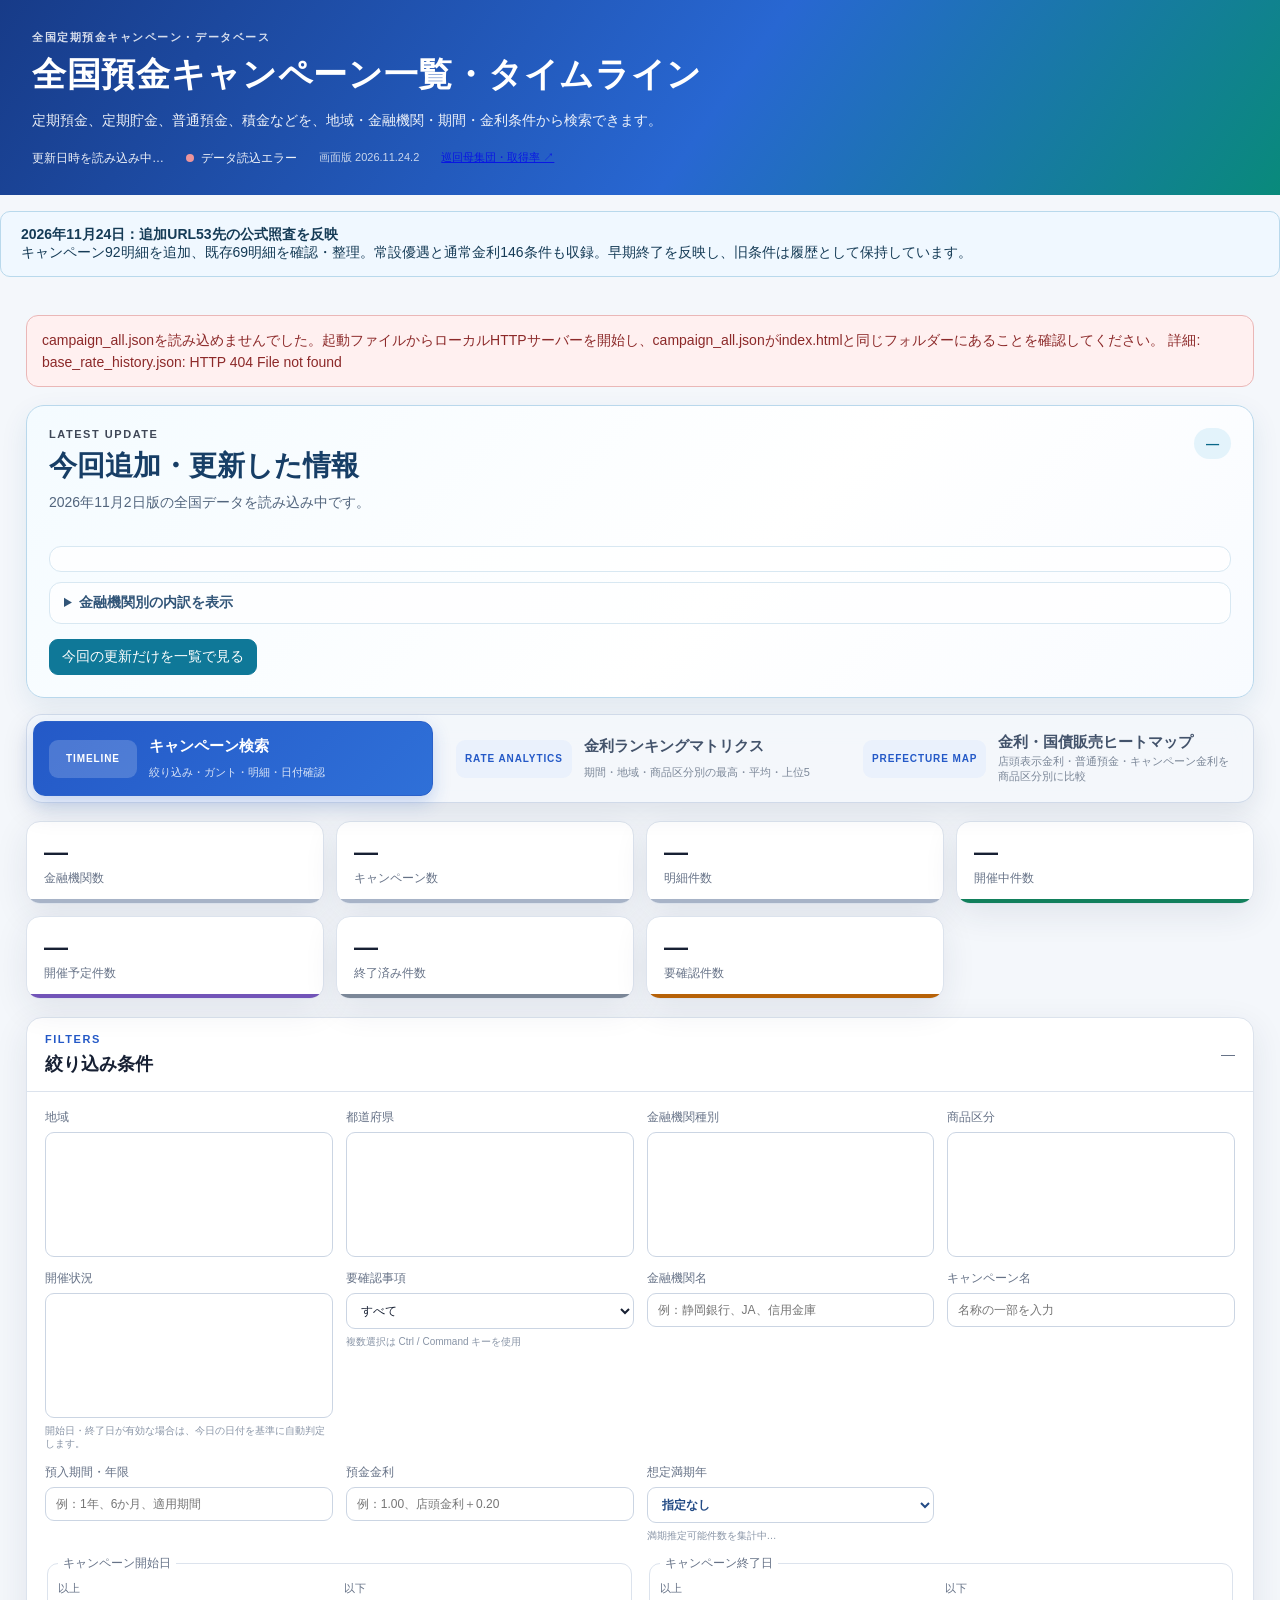
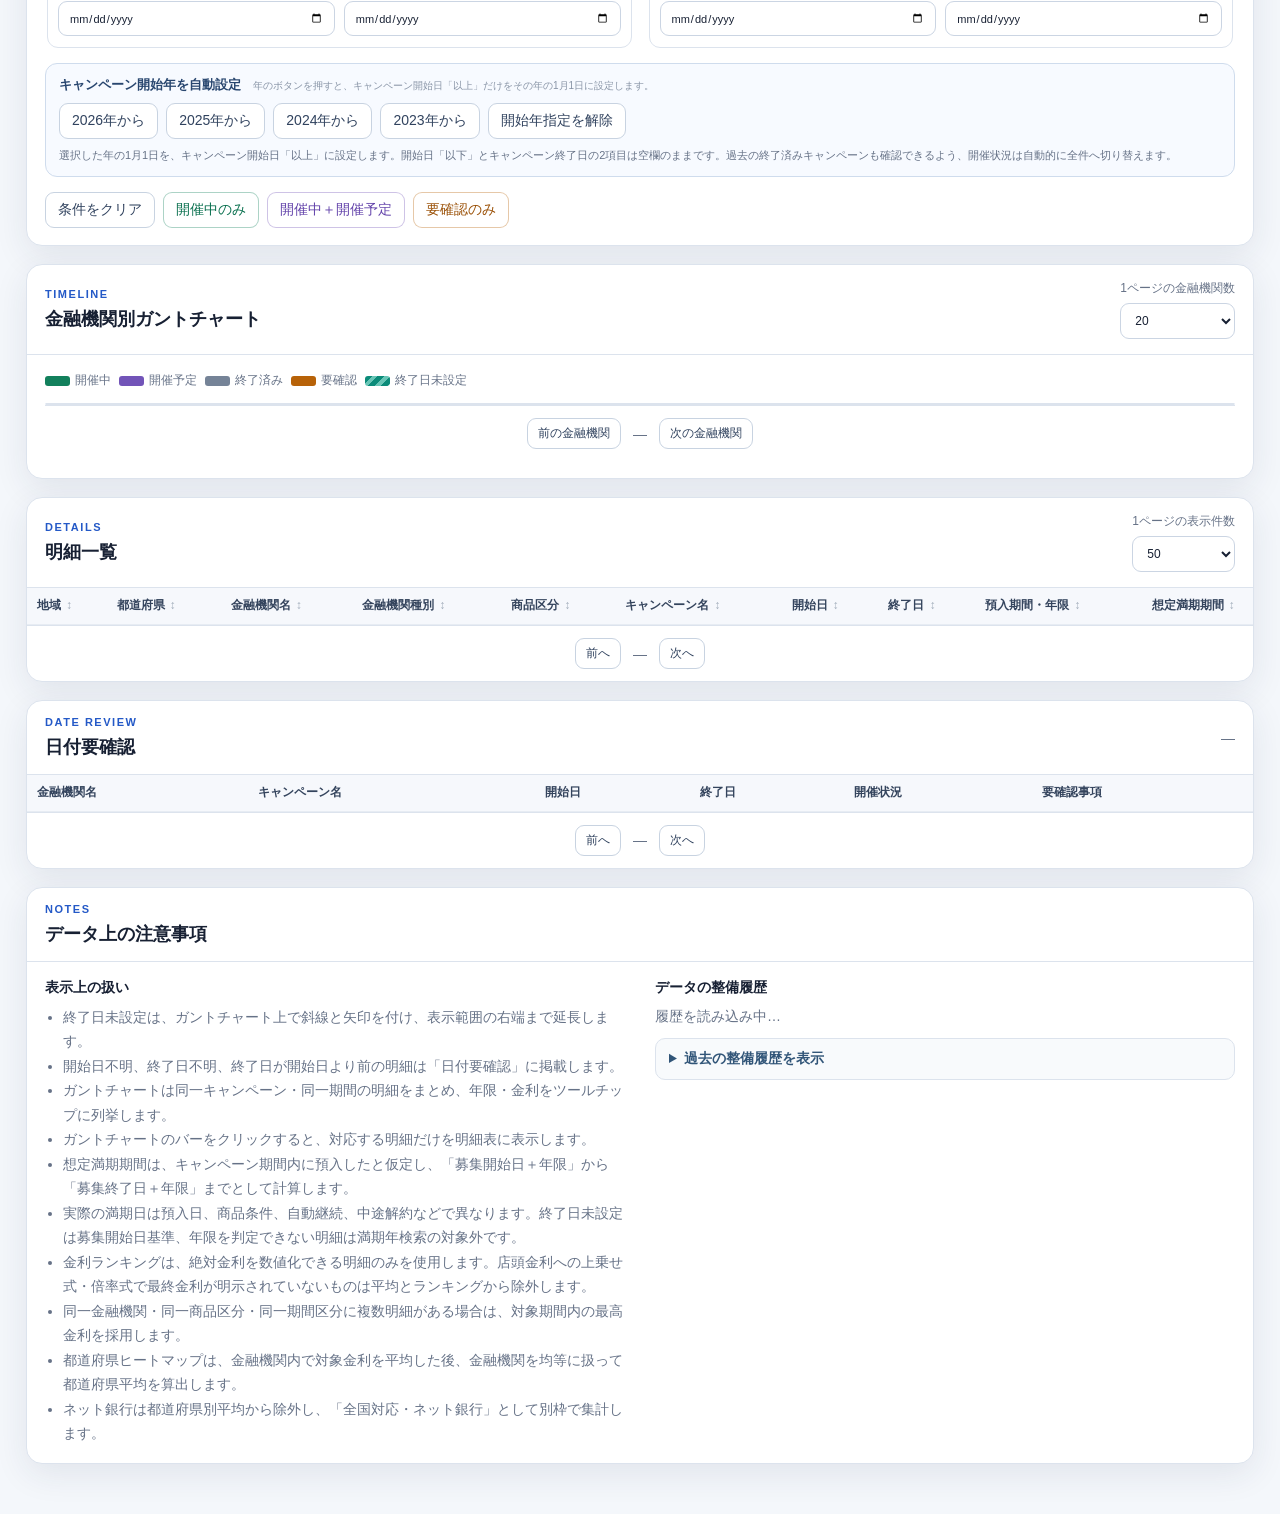
==== index.html @ afb7181c "Review campaigns for 53 newly registered institutions" ====
<!DOCTYPE html>

<html lang="ja">
<head>
<meta charset="utf-8"/>
<meta content="width=device-width, initial-scale=1, viewport-fit=cover" name="viewport"/>
<meta content="全国の預金キャンペーンを検索・比較できるガントチャート型データベース" name="description"/>
<meta content="no-cache, no-store, must-revalidate" http-equiv="Cache-Control"/>
<meta content="no-cache" http-equiv="Pragma"/>
<meta content="0" http-equiv="Expires"/>
<title>全国預金キャンペーン・データベース</title>
<link href="favicon_C_rate.svg?v=20260806-2" rel="icon" type="image/svg+xml"/>
<meta content="#0B7C93" name="theme-color"/>
<link href="styles.css?v=20261124-2" rel="stylesheet"/>
  <link rel="stylesheet" href="web_r1_bridge.css?v=20261025-20" data-r1-web-bridge="1">
<link rel="stylesheet" href="jgb_sales.css?v=20261121-2"/>
<link rel="stylesheet" href="institution_rate_matrix.css?v=20261121-8"/>
</head>
<body>
<header class="hero">
<div class="hero-inner">
<p class="eyebrow">全国定期預金キャンペーン・データベース</p>
<h1>全国預金キャンペーン一覧・タイムライン</h1>
<p class="hero-copy">定期預金、定期貯金、普通預金、積金などを、地域・金融機関・期間・金利条件から検索できます。</p>
<div class="hero-meta">
<span id="updatedAt">更新日時を読み込み中…</span>
<span class="status-dot" id="loadStatus">データ読込中</span>
<span class="app-version" id="appVersion">画面版 2026.11.24.2</span>
<a class="app-version" href="QUALITY_COVERAGE_DASHBOARD.html" target="_blank" rel="noopener">巡回母集団・取得率 ↗</a>
</div>
</div>
</header><section id="published-rate-update" style="max-width:1500px;margin:16px auto;padding:14px 20px;border:1px solid #b9d9ec;border-radius:10px;background:#f0f8ff;color:#153b56"><strong>2026年11月24日：追加URL53先の公式照査を反映</strong><br/>キャンペーン92明細を追加、既存69明細を確認・整理。常設優遇と通常金利146条件も収録。早期終了を反映し、旧条件は履歴として保持しています。</section>
<main aria-busy="true" class="container" id="app">
<section class="alert error hidden" id="errorPanel" role="alert"></section>
<section class="alert warning hidden" id="warningPanel" role="status"></section>
<section aria-labelledby="latestUpdateTitle" class="latest-update-panel" id="latestUpdatePanel">
<div class="latest-update-heading">
<div>
<p class="section-kicker">LATEST UPDATE</p>
<h2 id="latestUpdateTitle">今回追加・更新した情報</h2>
<p class="latest-update-lead" id="latestUpdateLead">2026年11月2日版の全国データを読み込み中です。</p>
</div>
<div class="latest-update-date" id="latestUpdateDate">—</div>
</div>
<div aria-label="今回の更新件数" class="latest-update-metrics" id="latestUpdateMetrics"></div>
<div class="latest-update-compact" id="latestUpdateCompact" aria-live="polite"></div>
<details class="latest-update-details" id="latestUpdateDetails">
<summary id="latestUpdateDetailsToggle">金融機関別の内訳を表示</summary>
<div class="latest-update-list" id="latestUpdateList"></div>
</details>
<div class="latest-update-actions">
<button class="btn latest-update-button" id="showLatestOnly" type="button">今回の更新だけを一覧で見る</button>
<button class="btn hidden" id="showAllData" type="button">全データの表示に戻す</button>
</div>
</section>
<section aria-label="表示モード切替" class="workspace-tabs-shell" id="workspaceTabsShell">
<div aria-label="表示モード" class="workspace-tabs" role="tablist">
<button aria-controls="timelineTabPanel" aria-selected="true" class="workspace-tab is-active" data-view="timeline" id="timelineTab" role="tab" tabindex="0" type="button">
<span class="workspace-tab-kicker">TIMELINE</span>
<span class="workspace-tab-title">キャンペーン検索</span>
<span class="workspace-tab-description">絞り込み・ガント・明細・日付確認</span>
</button>
<button aria-controls="analyticsTabPanel" aria-selected="false" class="workspace-tab" data-view="analytics" id="analyticsTab" role="tab" tabindex="-1" type="button">
<span class="workspace-tab-kicker">RATE ANALYTICS</span>
<span class="workspace-tab-title">金利ランキングマトリクス</span>
<span class="workspace-tab-description">期間・地域・商品区分別の最高・平均・上位5</span>
</button>
<button aria-controls="heatmapTabPanel" aria-selected="false" class="workspace-tab" data-view="heatmap" id="heatmapTab" role="tab" tabindex="-1" type="button">
<span class="workspace-tab-kicker">PREFECTURE MAP</span>
<span class="workspace-tab-title">金利・国債販売ヒートマップ</span>
<span class="workspace-tab-description">47都道府県の1年・3年・5年平均とネット銀行比較</span>
</button>
</div>
</section><div aria-labelledby="timelineTab" class="workspace-tab-panel" id="timelineTabPanel" role="tabpanel"><section aria-label="集計" class="stat-grid">
<article class="stat-card"><div class="stat-number" id="statInstitutions">—</div><div class="stat-label">金融機関数</div></article>
<article class="stat-card"><div class="stat-number" id="statCampaigns">—</div><div class="stat-label">キャンペーン数</div></article>
<article class="stat-card"><div class="stat-number" id="statRecords">—</div><div class="stat-label">明細件数</div></article>
<article class="stat-card active"><div class="stat-number" id="statActive">—</div><div class="stat-label">開催中件数</div></article>
<article class="stat-card scheduled"><div class="stat-number" id="statScheduled">—</div><div class="stat-label">開催予定件数</div></article>
<article class="stat-card ended"><div class="stat-number" id="statEnded">—</div><div class="stat-label">終了済み件数</div></article>
<article class="stat-card review"><div class="stat-number" id="statReview">—</div><div class="stat-label">要確認件数</div></article>
</section><section class="panel" id="filtersPanel">
<div class="panel-header">
<div>
<p class="section-kicker">FILTERS</p>
<h2>絞り込み条件</h2>
</div>
<div class="panel-header-actions">
<div class="muted" id="filterSummary">—</div>
<button aria-controls="filtersBody" aria-expanded="true" class="btn small mobile-panel-toggle" id="mobileFilterToggle" type="button">条件を閉じる</button>
</div>
</div>
<div class="panel-body" id="filtersBody">
<div class="filter-grid">
<label>地域
            <select aria-label="地域（複数選択可）" id="regionFilter" multiple="" size="5"></select>
</label>
<label>都道府県
            <select aria-label="都道府県（複数選択可）" id="prefectureFilter" multiple="" size="5"></select>
</label>
<label>金融機関種別
            <select aria-label="金融機関種別（複数選択可）" id="institutionTypeFilter" multiple="" size="5"></select>
</label>
<label>商品区分
            <select aria-label="商品区分（複数選択可）" id="productTypeFilter" multiple="" size="5"></select>
</label>
<label>開催状況
            <select aria-label="開催状況（複数選択可）" id="statusFilter" multiple="" size="5"></select>
<span class="field-help">開始日・終了日が有効な場合は、今日の日付を基準に自動判定します。</span>
</label>
<label>要確認事項
            <select id="reviewFilter">
<option value="all">すべて</option>
<option value="yes">要確認事項あり</option>
<option value="no">要確認事項なし</option>
</select>
<span class="field-help">複数選択は Ctrl / Command キーを使用</span>
</label>
<label>金融機関名
            <input id="institutionSearch" placeholder="例：静岡銀行、JA、信用金庫" type="search"/>
</label>
<label>キャンペーン名
            <input id="campaignSearch" placeholder="名称の一部を入力" type="search"/>
</label>
<label>預入期間・年限
            <input id="termSearch" placeholder="例：1年、6か月、適用期間" type="search"/>
</label>
<label>預金金利
            <input id="rateSearch" placeholder="例：1.00、店頭金利＋0.20" type="search"/>
</label>
<label class="maturity-filter">想定満期年
            <select id="maturityYearFilter">
<option value="">指定なし</option>
</select>
<span class="field-help" id="maturityCoverage">満期推定可能件数を集計中…</span>
</label>
<fieldset class="date-fieldset">
<legend>キャンペーン開始日</legend>
<label>以上<input id="startFrom" type="date"/></label>
<label>以下<input id="startTo" type="date"/></label>
</fieldset>
<fieldset class="date-fieldset">
<legend>キャンペーン終了日</legend>
<label>以上<input id="endFrom" type="date"/></label>
<label>以下<input id="endTo" type="date"/></label>
</fieldset>
</div>
<div aria-label="キャンペーン開始年のクイック設定" class="date-quick-panel">
<div class="date-quick-title">
<strong>キャンペーン開始年を自動設定</strong>
<span class="field-help" id="quickPeriodStatus">年のボタンを押すと、キャンペーン開始日「以上」だけをその年の1月1日に設定します。</span>
</div>
<div class="date-preset-buttons">
<button aria-pressed="false" class="btn date-preset" data-label="2026年から" data-year="2026" type="button">2026年から</button>
<button aria-pressed="false" class="btn date-preset" data-label="2025年から" data-year="2025" type="button">2025年から</button>
<button aria-pressed="false" class="btn date-preset" data-label="2024年から" data-year="2024" type="button">2024年から</button>
<button aria-pressed="false" class="btn date-preset" data-label="2023年から" data-year="2023" type="button">2023年から</button>
<button class="btn date-preset-clear" id="clearDatePreset" type="button">開始年指定を解除</button>
</div>
<p class="date-quick-help">選択した年の1月1日を、キャンペーン開始日「以上」に設定します。開始日「以下」とキャンペーン終了日の2項目は空欄のままです。過去の終了済みキャンペーンも確認できるよう、開催状況は自動的に全件へ切り替えます。</p>
</div>
<div class="quick-actions">
<button class="btn" id="clearFilters">条件をクリア</button>
<button class="btn active-btn" id="activeOnly">開催中のみ</button>
<button class="btn scheduled-btn" id="activeScheduled">開催中＋開催予定</button>
<button class="btn review-btn" id="reviewOnly">要確認のみ</button>
</div>
</div>
</section><section class="panel" id="ganttPanel">
<div class="panel-header">
<div>
<p class="section-kicker">TIMELINE</p>
<h2>金融機関別ガントチャート</h2>
</div>
<div class="toolbar">
<label>1ページの金融機関数
            <select id="ganttPageSize">
<option value="10">10</option>
<option selected="" value="20">20</option>
<option value="30">30</option>
</select>
</label>
</div>
</div>
<div class="panel-body">
<div aria-label="凡例" class="legend">
<span><i class="legend-bar status-active"></i>開催中</span>
<span><i class="legend-bar status-scheduled"></i>開催予定</span>
<span><i class="legend-bar status-ended"></i>終了済み</span>
<span><i class="legend-bar status-review"></i>要確認</span>
<span><i class="legend-bar open-ended"></i>終了日未設定</span>
</div>
<p class="muted" id="ganttInfo"></p>
<p class="mobile-scroll-hint">横にスワイプしても左端の金融機関名・キャンペーン名は固定表示されます。バーをタップすると対応する明細へ移動します。</p>
<div class="gantt-wrap" id="ganttWrap"><div class="gantt" id="gantt"></div></div>
<div class="pager">
<button class="btn small" id="ganttPrev">前の金融機関</button>
<span class="muted" id="ganttPageInfo">—</span>
<button class="btn small" id="ganttNext">次の金融機関</button>
</div>
</div>
</section><section class="panel institution-detail-panel hidden" id="institutionDetailPanel" aria-labelledby="institutionDetailTitle">
<div class="institution-detail-hero">
<div>
<p class="section-kicker">FINANCIAL INSTITUTION PROFILE</p>
<h2 id="institutionDetailTitle">金融機関の詳細</h2>
<p id="institutionDetailMeta" class="muted"></p>
</div>
<button class="btn institution-detail-close" id="institutionDetailClose" type="button">一覧へ戻る</button>
</div>
<div class="institution-detail-body">
<div class="institution-summary-grid" id="institutionSummaryGrid"></div>
<section class="institution-subpanel institution-nearby-panel">
<div class="institution-subpanel-heading">
<div><h3>同県・近隣のキャンペーン金利マトリクス</h3><p class="muted" id="institutionNearbyDescription">金融機関を行、預入年限を列にして、開催中キャンペーンの金利を比較します。</p></div>
<label class="institution-nearby-filter">金融機関の業態
<select id="institutionNearbyTypeFilter" aria-label="同県・近隣キャンペーンの金融機関業態">
<option value="">すべての業態</option>
</select>
</label>
</div>
<div class="institution-nearby-columns" id="institutionNearbyCampaigns"></div>
</section>
<section class="institution-subpanel institution-timeline-panel">
<div class="institution-subpanel-heading">
<div><h3>キャンペーン預金タイムライン</h3><p class="muted" id="institutionTimelineDescription">この金融機関のキャンペーン募集期間を時系列で表示します。横棒を選ぶと対応する明細へ移動します。</p></div>
</div>
<div class="legend institution-timeline-legend"><span><i class="legend-bar status-active"></i>開催中</span><span><i class="legend-bar status-scheduled"></i>開催予定</span><span><i class="legend-bar status-ended"></i>終了済み</span><span><i class="legend-bar status-review"></i>要確認</span><span><i class="legend-bar open-ended"></i>終了日未設定</span></div>
<div class="gantt-wrap institution-detail-gantt-wrap"><div class="gantt" id="institutionCampaignTimeline"></div></div>
</section>
<section class="institution-subpanel">
<div class="institution-subpanel-heading">
<div><h3>金利履歴とTIBOR比較</h3><p class="muted">預金金利を階段状に保持し、TIBORと金利差を日次・週次・改定時点で比較できます。</p></div>
<div class="institution-chart-controls">
<label>表示する金利<select id="institutionSeriesSelect"></select></label>
<label id="institutionTermControl" hidden>預入期間・年限<select id="institutionTermSelect"><option value="all">全年限（各時点の最高金利）</option></select></label>
<label>表示粒度<select id="institutionComparisonFrequency"><option value="weekly" selected>週次（週末営業日）</option><option value="daily">日次（公表営業日）</option><option value="event">改定・開始日</option></select></label>
<label>TIBOR期間<select id="institutionTiborTenor"><option value="one_month">1か月</option><option value="three_month">3か月</option><option value="six_month">6か月</option><option value="twelve_month">12か月</option></select></label>
</div>
</div>
<div class="institution-chart-legend"><span><i class="deposit-line"></i>預金金利</span><span><i class="tibor-line"></i>日本円TIBOR</span><span><i class="spread-dot"></i>金利差（預金金利－TIBOR）</span></div>
<div class="institution-rate-chart" id="institutionRateChart"></div>
<div class="institution-spread-summary" id="institutionSpreadSummary"></div>
<div class="institution-spread-details hidden" id="institutionSpreadDetails"></div>
<p class="institution-tibor-note" id="institutionTiborNote"></p>
</section>
<section class="institution-subpanel">
<div class="institution-subpanel-heading"><div><h3>キャンペーン・預金商品の明細</h3><p class="muted" id="institutionCampaignCount"></p></div></div>
<div class="table-scroll"><table class="data-table institution-detail-table"><thead><tr><th>状況</th><th>商品区分</th><th>商品・キャンペーン名</th><th>募集・適用期間</th><th>年限</th><th>金利</th><th>条件</th><th>公式資料</th></tr></thead><tbody id="institutionCampaignBody"></tbody></table></div>
</section>
<section class="institution-subpanel">
<div class="institution-subpanel-heading"><div><h3>普通預金・店頭金利の履歴</h3><p class="muted" id="institutionBaseRateCount"></p></div></div>
<div class="table-scroll"><table class="data-table institution-detail-table"><thead><tr><th>基準日</th><th>商品分類</th><th>商品名</th><th>年限</th><th>金利</th><th>金額・条件</th><th>比較区分</th><th>公式資料</th></tr></thead><tbody id="institutionBaseRateBody"></tbody></table></div>
</section>
</div>
</section><section class="panel" id="tablePanel">
<div class="panel-header">
<div>
<p class="section-kicker">DETAILS</p>
<h2>明細一覧</h2>
</div>
<div class="toolbar">
<div class="mobile-sort-controls" aria-label="スマートフォン用並べ替え">
<label>並べ替え
<select id="mobileSortKey">
<option value="campaign_start_date">開始日</option>
<option value="campaign_end_date">終了日</option>
<option value="institution_name">金融機関名</option>
<option value="interest_rate">預金金利</option>
<option value="term">預入期間・年限</option>
<option value="status">開催状況</option>
</select>
</label>
<label>順序
<select id="mobileSortDir">
<option value="desc">降順</option>
<option value="asc">昇順</option>
</select>
</label>
</div>
<label>1ページの表示件数
            <select id="tablePageSize">
<option value="20">20</option>
<option selected="" value="50">50</option>
<option value="100">100</option>
<option value="200">200</option>
</select>
</label>
</div>
</div>
<div class="focus-banner hidden" id="focusBanner">
<span id="focusText"></span>
<button class="btn small" id="clearFocus">ガント選択を解除</button>
</div>
<div class="panel-body no-pad">
<div class="table-scroll">
<table class="data-table" id="detailTable">
<thead><tr>
<th data-sort="region">地域</th>
<th data-sort="prefecture">都道府県</th>
<th data-sort="institution_name">金融機関名</th>
<th data-sort="institution_type">金融機関種別</th>
<th data-sort="product_type">商品区分</th>
<th data-sort="campaign_name">キャンペーン名</th>
<th data-sort="campaign_start_date">開始日</th>
<th data-sort="campaign_end_date">終了日</th>
<th data-sort="term">預入期間・年限</th>
<th data-sort="_maturitySort">想定満期期間</th>
<th data-sort="interest_rate">預金金利</th>
<th data-sort="rate_condition">金利条件</th>
<th data-sort="eligibility_conditions">対象者・条件</th>
<th data-sort="deposit_amount">預入金額</th>
<th data-sort="status">開催状況</th>
<th data-sort="review_notes">要確認事項</th>
<th>商品URL</th>
</tr></thead>
<tbody id="detailBody"></tbody>
</table>
</div>
<div class="pager">
<button class="btn small" id="tablePrev">前へ</button>
<span class="muted" id="tablePageInfo">—</span>
<button class="btn small" id="tableNext">次へ</button>
</div>
</div>
</section><section class="panel" id="dateIssuesPanel">
<div class="panel-header">
<div>
<p class="section-kicker">DATE REVIEW</p>
<h2>日付要確認</h2>
</div>
<div class="muted" id="dateIssueCount">—</div>
</div>
<div class="panel-body no-pad">
<div class="table-scroll compact-table-scroll">
<table class="data-table compact-table">
<thead><tr><th>金融機関名</th><th>キャンペーン名</th><th>開始日</th><th>終了日</th><th>開催状況</th><th>要確認事項</th></tr></thead>
<tbody id="dateIssueBody"></tbody>
</table>
</div>
<div class="pager">
<button class="btn small" id="dateIssuePrev">前へ</button>
<span class="muted" id="dateIssuePageInfo">—</span>
<button class="btn small" id="dateIssueNext">次へ</button>
</div>
</div>
</section><section class="panel" id="notesPanel">
<div class="panel-header">
<div>
<p class="section-kicker">NOTES</p>
<h2>データ上の注意事項</h2>
</div>
</div>
<div class="panel-body notes-grid">
<div>
<h3>表示上の扱い</h3>
<ul>
<li>終了日未設定は、ガントチャート上で斜線と矢印を付け、表示範囲の右端まで延長します。</li>
<li>開始日不明、終了日不明、終了日が開始日より前の明細は「日付要確認」に掲載します。</li>
<li>ガントチャートは同一キャンペーン・同一期間の明細をまとめ、年限・金利をツールチップに列挙します。</li>
<li>ガントチャートのバーをクリックすると、対応する明細だけを明細表に表示します。</li>
<li>想定満期期間は、キャンペーン期間内に預入したと仮定し、「募集開始日＋年限」から「募集終了日＋年限」までとして計算します。</li>
<li>実際の満期日は預入日、商品条件、自動継続、中途解約などで異なります。終了日未設定は募集開始日基準、年限を判定できない明細は満期年検索の対象外です。</li>
<li>金利ランキングは、絶対金利を数値化できる明細のみを使用します。店頭金利への上乗せ式・倍率式で最終金利が明示されていないものは平均とランキングから除外します。</li>
<li>同一金融機関・同一商品区分・同一期間区分に複数明細がある場合は、対象期間内の最高金利を採用します。</li>
<li>都道府県ヒートマップは、金融機関内で対象金利を平均した後、金融機関を均等に扱って都道府県平均を算出します。</li>
<li>ネット銀行は都道府県別平均から除外し、「全国対応・ネット銀行」として別枠で集計します。</li>
</ul>
</div>
<div>
<h3>データの整備履歴</h3>
<p class="metadata-notes-summary" id="metadataNotesSummary">履歴を読み込み中…</p>
<details class="metadata-history">
<summary id="metadataNotesToggle">過去の整備履歴を表示</summary>
<ul id="metadataNotes"><li>読み込み中…</li></ul>
</details>
</div>
</div>
</section></div><div aria-labelledby="analyticsTab" class="workspace-tab-panel" hidden="" id="analyticsTabPanel" role="tabpanel"><section class="panel" id="rateAnalyticsPanel">
<div class="panel-header">
<div>
<p class="section-kicker">RATE ANALYTICS</p>
<h2>期間別金利ランキング・マトリクス</h2>
</div>
<div class="muted" id="analyticsSummary">条件を読み込み中…</div>
</div>
<div class="panel-body">
<div class="analytics-controls">
<fieldset class="analytics-period">
<legend>集計対象期間（期間が重なるキャンペーン）</legend>
<label>開始<input id="analyticsDateFrom" type="date"/></label>
<label>終了<input id="analyticsDateTo" type="date"/></label>
</fieldset>
<label>地域
            <select aria-label="ランキング対象地域（複数選択可）" id="analyticsRegionFilter" multiple="" size="5"></select>
</label>
<label>都道府県
            <select aria-label="ランキング対象都道府県（複数選択可）" id="analyticsPrefectureFilter" multiple="" size="5"></select>
<span class="field-help">地域を選択すると、該当する都道府県だけを表示します。</span>
</label>
<label>商品区分
            <select aria-label="ランキング対象商品区分（複数選択可）" id="analyticsProductFilter" multiple="" size="5"></select>
</label>
<label>ランキング金利
<select aria-label="ランキングに使用する金利" id="analyticsRateBasis">
<option selected="" value="maximum">達成可能な最高金利</option>
<option value="standard">標準金利</option>
</select>
<span class="field-help">内訳未収録の明細は従来の預金金利を使用します。</span>
</label>
<label>マトリクスのY軸
            <select aria-label="金利マトリクスに表示する金融機関の範囲" id="analyticsDisplayMode">
<option selected="" value="all">すべての金融機関（全順位）</option>
</select>
<span class="field-help">条件に一致する金融機関を省略せず、同一金利は同順位で表示します。</span>
</label>
<div class="analytics-actions">
<button class="btn" id="resetAnalytics">分析条件を初期化</button>
<span class="analytics-auto-update-note">条件を変更すると自動的に更新されます。</span>
</div>
</div>
<p class="analytics-help">定期預金・キャンペーン預金は6か月・1年・3年・5年で比較します。開始日・終了日を指定すると、その期間と1日以上重なるキャンペーンを集計します。普通預金を選択した場合は預入期間がないため、通常金利履歴の最新値を専用の「普通預金」列で比較します。地域・都道府県は複数選択でき、条件に一致する全金融機関を全順位で表示します。同一金利は同順位です。</p>
<p class="mobile-scroll-hint analytics-scroll-hint">平均・最高カードとランキング表は横にスワイプできます。</p>
<div aria-live="polite" class="analytics-results" id="analyticsResults"></div>
</div>
</section></div>

<div aria-labelledby="heatmapTab" class="workspace-tab-panel" hidden="" id="heatmapTabPanel" role="tabpanel">
<section class="panel" id="prefectureHeatmapPanel">
<div class="panel-header">
<div>
<p class="section-kicker">PREFECTURE RATE MAP</p>
<h2>都道府県別 預金・貯金金利ヒートマップ</h2>
</div>
<div class="muted" id="heatmapSummary">条件を読み込み中…</div>
</div>
<div class="panel-body">
<div class="heatmap-controls">
<fieldset class="heatmap-term-switch" aria-label="預入期間・年限">
<legend id="heatmapTermLegend">預入期間・年限</legend>
<div class="heatmap-term-buttons">
<button class="btn heatmap-term-button is-active" data-heatmap-term="1y" type="button" aria-pressed="true">1年</button>
<button class="btn heatmap-term-button" data-heatmap-term="3y" type="button" aria-pressed="false">3年</button>
<button class="btn heatmap-term-button" data-heatmap-term="5y" type="button" aria-pressed="false">5年</button>
</div>
</fieldset>
<label>商品区分
<select aria-label="ヒートマップ対象商品区分" id="heatmapProductFilter"></select>
</label>
<label>集計金利
<select aria-label="ヒートマップに使用する金利" id="heatmapRateBasis">
<option selected="" value="maximum">達成可能な最高金利</option>
<option value="standard">標準金利</option>
</select>
</label>
<fieldset class="analytics-period heatmap-campaign-period" id="heatmapCampaignPeriod" hidden>
<legend>集計対象期間（期間が重なるキャンペーン）</legend>
<label>開始<input id="heatmapCampaignDateFrom" type="date"/></label>
<label>終了<input id="heatmapCampaignDateTo" type="date"/></label>
</fieldset>
<label>地域金融機関の種別
<select aria-label="ヒートマップ対象金融機関種別（複数選択可）" id="heatmapInstitutionTypeFilter" multiple="" size="6"></select>
<span class="field-help">ネット銀行は都道府県平均に含めず、全国向け別枠で表示します。</span>
</label>
<label>開催状況
<select aria-label="ヒートマップ対象開催状況（複数選択可）" id="heatmapStatusFilter" multiple="" size="4"></select>
</label>
<div class="heatmap-actions">
<button class="btn" id="resetHeatmap" type="button">ヒートマップ条件を初期化</button>
<span class="analytics-auto-update-note">条件を変更すると自動更新されます。</span>
</div>
</div>
<section class="heatmap-institution-coverage" id="heatmapInstitutionCoverage" aria-live="polite">
<div class="heatmap-institution-coverage-heading">
<div><span class="section-kicker">INSTITUTION COVERAGE</span><strong>現在の条件で対象となる金融機関数</strong></div>
<span class="muted" id="heatmapInstitutionCoverageNote">対象金融機関を集計中…</span>
</div>
<div class="heatmap-institution-coverage-grid" id="heatmapInstitutionCoverageGrid"></div>
</section>
<p class="heatmap-help">商品区分で「普通預金」または「普通貯金」を選ぶと、年限を指定せず数値化可能な金利を集計します。定期預金・定期貯金では1年・3年・5年を選択できます。同じ金融機関に複数の対象明細がある場合は、その金融機関内で平均した後、各金融機関を均等に扱って都道府県平均を算出します。</p>
<div class="heatmap-summary-grid" id="heatmapSummaryCards"></div>
<div class="heatmap-main-grid">
<section class="heatmap-map-card" aria-label="日本地図ヒートマップ">
<div class="heatmap-card-heading">
<div><h3 id="heatmapMapTitle">1年平均金利</h3><p class="muted">都道府県を選択すると金融機関別内訳を表示します。</p></div>
<div class="heatmap-legend" id="heatmapLegend" aria-label="色の凡例"></div>
</div>
<div class="japan-map-scroll">
<svg aria-labelledby="heatmapMapTitle" class="geolonia-svg-map japan-prefecture-map" id="japanHeatmap" preserveAspectRatio="xMidYMid meet" role="img" viewBox="0 0 1000 1000" xmlns="http://www.w3.org/2000/svg">
  <title>Japanese Prefectures</title>
  <desc>都道府県ごとの平均預金金利を色分けして表示する日本地図です。地図形状はGeolonia Japanese Prefecturesを利用しています。</desc>
  <g class="svg-map" transform="matrix(1.028807, 0, 0, 1.028807, -47.544239, -28.806583)">
    <g class="prefectures" transform="matrix(1, 0, 0, 1, 6, 18)">
      <g class="okinawa kyushu-okinawa prefecture" data-code="47" stroke-linejoin="round" fill="#EEEEEE" fill-rule="nonzero" stroke="#000000" stroke-width="1.0" transform="translate(52.000000, 193.000000)">
        <title>沖縄 / Okinawa</title>
        <polygon points="4 109 6 110 4 111 0 110"/>
        <polygon points="48 121 55 123 51 129 39 124 42 122 44 125 46 118"/>
        <polygon points="132 113 130 110 132 110 130 108 133 105 132 100 135 108 142 114"/>
        <polygon points="225 23 224 28 219 23 223 21"/>
        <polygon points="73 117 77 112 79 113 73 120 72 126 66 127 64 125 67 122 63 119 71 120"/>
        <polygon points="287 20 291 17 286 15 285 8 292 10 292 14 299 13 298 11 307 0 309 5 309 9 305 15 300 15 299 19 293 19 294 21 288 25 281 25 286 34 281 31 276 39 280 41 270 46 270 38 277 32 275 24 280 25"/>
        <polygon points="127 106 126 103 128 104"/>
        <polygon points="279 8 279 6 283 8"/>
        <polygon points="293 11 294 13 292 12"/>
      </g>
      <g class="kagoshima kyushu kyushu-okinawa prefecture" data-code="46" stroke-linejoin="round" fill="#EEEEEE" fill-rule="nonzero" stroke="#000000" stroke-width="1.0" transform="translate(96.000000, 17.000000)">
        <title>鹿児島 / Kagoshima</title>
        <polygon points="23 949 26 951 23 952"/>
        <polygon points="33 960 32 954 39 950 48 956 47 961 41 965 35 964"/>
        <polygon points="64 953 64 958 59 959 58 952 62 949 63 939 70 929 71 938"/>
        <polygon points="38 844 43 848 52 844 57 850 56 852 61 859 66 864 65 869 70 871 73 880 80 881 80 888 78 891 75 890 70 896 75 899 73 903 76 902 69 905 66 910 50 918 50 913 55 910 59 898 53 889 54 884 48 881 53 879 54 883 57 884 61 878 54 872 50 874 44 887 46 898 51 901 49 906 43 907 40 901 27 901 28 897 25 896 27 894 22 890 31 890 35 880 32 871 27 867 30 860 28 848 31 846 35 848"/>
        <polygon points="31 837 34 836 33 838"/>
        <polygon points="27 848 24 842 29 840 30 844"/>
        <polygon points="4 868 6 865 7 867 2 875 0 874"/>
        <polygon points="12 864 9 861 14 861"/>
        <polygon points="284 149 280 150 279 146 289 144"/>
        <polygon points="301 126 301 118 306 118 305 122 309 126 308 129 303 132 300 128"/>
        <polygon points="363 98 360 99 359 97 365 93"/>
        <polygon points="344 90 331 98 335 101 330 104 327 103 329 107 323 102 325 99 316 97 324 97 325 95 321 94 335 88 337 90 339 86 344 85 342 89 344 87 345 89 347 82 349 88"/>
        <polygon points="324 108 322 106 320 108 318 101 323 102 322 105 328 107 325 109 326 107"/>
        <polygon points="355 12 352 16 352 13"/>
        <polygon points="361 1 363 0 365 4"/>
      </g>
      <g class="miyazaki kyushu kyushu-okinawa prefecture" data-code="45" stroke-linejoin="round" fill="#EEEEEE" fill-rule="nonzero" stroke="#000000" stroke-width="1.0" transform="translate(152.000000, 824.000000)">
        <title>宮崎 / Miyazaki</title>
        <polygon points="36 0 38 1 43 0 48 5 56 5 59 1 63 2 63 7 65 7 54 17 53 21 56 22 52 23 51 25 53 26 47 34 41 51 39 74 34 79 32 91 27 89 22 84 24 81 24 74 17 73 14 64 9 62 10 57 5 52 0 45 1 43 22 41 19 35 23 30 18 23 18 16 23 14 32 0"/>
      </g>
      <g class="oita kyushu kyushu-okinawa prefecture" data-code="44" stroke-linejoin="round" fill="#EEEEEE" fill-rule="nonzero" stroke="#000000" stroke-width="1.0" transform="translate(163.000000, 771.000000)">
        <title>大分 / Oita</title>
        <polygon points="0 34 3 29 0 26 2 24 1 19 5 13 12 9 19 10 20 3 33 7 38 0 47 4 49 10 46 18 43 17 43 20 35 22 36 26 40 28 56 27 50 36 56 36 53 38 56 40 61 38 62 41 57 41 55 45 65 49 59 49 61 51 57 54 60 55 54 56 54 60 52 60 52 55 48 54 45 58 37 58 32 53 27 54 25 53 21 49 22 43 15 30 9 30 10 36 8 39"/>
      </g>
      <g class="kumamoto kyushu kyushu-okinawa prefecture" data-code="43" stroke-linejoin="round" fill="#EEEEEE" fill-rule="nonzero" stroke="#000000" stroke-width="1.0" transform="translate(115.000000, 800.000000)">
        <title>熊本 / kumamoto</title>
        <path d="M8,37 L13,38 L13,48 L5,57 L1,58 L1,52 L5,51 L0,50 L4,40 L3,37 L8,37 Z M20,47 L14,47 L12,43 L19,39 L26,39 L23,47 L20,47 Z M24,34 L26,34 L26,38 L23,38 L24,34 Z M38,67 L33,61 L24,65 L19,61 L32,46 L30,40 L32,41 L31,39 L37,34 L26,34 L34,28 L35,23 L27,15 L26,10 L31,10 L30,7 L35,3 L39,4 L40,0 L48,5 L56,10 L58,7 L57,1 L63,1 L70,14 L69,20 L73,24 L69,24 L60,38 L55,40 L55,47 L60,54 L56,59 L59,65 L38,67 Z"/>
      </g>
      <g class="nagasaki kyushu kyushu-okinawa prefecture" data-code="42" stroke-linejoin="round" fill="#EEEEEE" fill-rule="nonzero" stroke="#000000" stroke-width="1.0" transform="translate(44.000000, 700.000000)">
        <title>長崎 / Nagasaki</title>
        <path d="M53,1 L55,0 L57,2 L54,5 L55,9 L49,15 L48,19 L51,18 L49,22 L51,21 L48,25 L48,20 L46,22 L46,19 L45,22 L42,20 L44,20 L45,15 L47,15 L45,14 L49,10 L46,8 L48,3 L52,3 L53,1 Z M46,29 L43,35 L37,36 L40,22 L41,24 L45,25 L44,22 L45,26 L48,25 L46,29 Z M67,59 L68,61 L64,63 L60,59 L62,59 L61,56 L64,53 L67,55 L66,57 L68,58 L67,59 Z M28,110 L25,115 L26,110 L23,107 L26,106 L26,102 L28,102 L30,94 L28,105 L33,106 L30,108 L28,106 L28,110 Z M24,112 L21,111 L21,109 L23,111 L22,108 L24,112 Z M19,113 L20,110 L19,116 L16,111 L19,113 Z M6,118 L9,117 L10,119 L12,115 L16,125 L9,124 L9,129 L0,126 L1,124 L3,126 L4,125 L2,125 L5,122 L4,116 L6,118 Z M65,80 L62,81 L64,78 L65,80 Z M67,82 L70,84 L67,86 L67,82 Z M29,88 L31,85 L33,87 L29,88 Z M54,76 L51,77 L55,74 L54,76 Z M66,86 L64,89 L66,96 L73,98 L72,102 L78,109 L86,112 L79,117 L92,118 L94,123 L92,130 L82,134 L80,128 L85,124 L84,122 L79,121 L71,123 L68,129 L60,134 L64,129 L63,126 L65,127 L67,123 L64,125 L63,118 L59,117 L56,111 L59,100 L63,104 L62,108 L63,106 L66,108 L64,115 L75,118 L71,112 L72,107 L69,103 L66,105 L65,99 L62,99 L62,97 L58,100 L60,98 L57,96 L57,93 L57,95 L53,93 L57,87 L54,86 L55,83 L60,82 L60,85 L65,84 L66,86 Z M49,88 L48,92 L42,94 L47,91 L45,89 L48,84 L52,84 L54,81 L55,84 L49,88 Z M15,115 L15,113 L18,116 L15,118 L15,115 Z M64,101 L63,104 L62,101 L64,98 L64,101 Z"/>
      </g>
      <g class="saga kyushu kyushu-okinawa prefecture" data-code="41" stroke-linejoin="round" fill="#EEEEEE" fill-rule="nonzero" stroke="#000000" stroke-width="1.0" transform="translate(108.000000, 773.000000)">
        <title>佐賀 / Saga</title>
        <polygon points="15 6 28 6 34 12 41 10 40 16 32 21 30 28 25 23 19 29 22 39 14 36 8 29 9 25 2 23 0 16 2 13 5 17 4 13 6 9 2 6 3 4 6 6 6 0 7 2 11 2 12 7"/>
      </g>
      <g class="fukuoka kyushu kyushu-okinawa prefecture" data-code="40" stroke-linejoin="round" fill="#EEEEEE" fill-rule="nonzero" stroke="#000000" stroke-width="1.0" transform="translate(123.000000, 752.000000)">
        <title>福岡 / Fukuoka</title>
        <polygon points="40 53 32 48 31 52 27 51 22 55 23 58 18 58 18 52 15 49 17 42 25 37 26 31 19 33 13 27 0 27 7 23 3 20 10 15 13 21 20 20 21 15 17 17 14 14 19 15 23 12 25 5 35 3 36 0 42 1 38 5 41 5 43 2 46 4 53 0 49 8 52 10 50 11 55 22 60 22 59 29 52 28 45 32 41 38 42 43 40 45 43 48"/>
      </g>
      <g class="kochi shikoku prefecture" data-code="39" stroke-linejoin="round" fill="#EEEEEE" fill-rule="nonzero" stroke="#000000" stroke-width="1.0" transform="translate(251.000000, 765.000000)">
        <title>高知 / Kochi</title>
        <path d="M61,0 L74,6 L80,4 L81,12 L88,13 L86,17 L88,21 L94,22 L87,41 L75,25 L65,21 L55,23 L55,21 L56,24 L44,28 L50,28 L44,29 L42,32 L41,29 L38,33 L39,38 L37,44 L34,44 L30,52 L25,53 L25,61 L22,64 L25,70 L21,66 L14,68 L9,65 L5,67 L6,61 L10,60 L9,57 L6,57 L8,54 L5,41 L9,44 L15,36 L20,33 L16,24 L27,23 L30,13 L37,4 L61,0 Z M1,69 L0,70 L0,67 L1,69 Z"/>
      </g>
      <g class="ehime shikoku prefecture" data-code="38" stroke-linejoin="round" fill="#EEEEEE" fill-rule="nonzero" stroke="#000000" stroke-width="1.0" transform="translate(225.000000, 737.000000)">
        <title>愛媛 / Ehime</title>
        <path d="M34,21 L31,20 L35,17 L34,21 Z M55,6 L51,6 L55,0 L57,3 L55,6 Z M60,5 L61,5 L60,7 L57,6 L60,5 Z M58,10 L54,12 L55,7 L60,8 L58,10 Z M32,85 L25,83 L25,86 L23,86 L24,81 L27,82 L21,76 L24,76 L22,72 L25,72 L22,71 L23,69 L20,67 L24,70 L28,66 L28,63 L24,63 L27,60 L19,60 L21,57 L19,56 L22,51 L16,50 L8,56 L0,57 L35,37 L41,18 L50,15 L48,11 L51,10 L59,24 L70,20 L80,22 L84,18 L89,20 L87,28 L63,32 L56,41 L53,51 L42,52 L46,61 L41,64 L35,72 L31,69 L34,82 L32,85 Z"/>
      </g>
      <g class="kagawa shikoku prefecture" data-code="37" stroke-linejoin="round" fill="#EEEEEE" fill-rule="nonzero" stroke="#000000" stroke-width="1.0" transform="translate(308.000000, 724.000000)">
        <title>香川 / Kagawa</title>
        <path d="M6,33 L1,31 L4,21 L0,17 L6,20 L19,10 L26,13 L30,9 L31,14 L34,11 L37,14 L36,17 L45,22 L44,25 L31,23 L22,30 L15,27 L6,33 Z M27,5 L25,4 L29,4 L27,5 Z M40,0 L42,0 L40,8 L38,7 L38,5 L35,9 L35,5 L31,3 L40,0 Z"/>
      </g>
      <g class="tokushima shikoku prefecture" data-code="36" stroke-linejoin="round" fill="#EEEEEE" fill-rule="nonzero" stroke="#000000" stroke-width="1.0" transform="translate(312.000000, 744.000000)">
        <title>徳島 / Tokushima</title>
        <path d="M50,2 L52,0 L51,4 L50,2 Z M41,2 L49,0 L49,3 L52,4 L48,13 L55,20 L50,24 L57,26 L38,36 L33,43 L27,42 L25,38 L27,34 L20,33 L19,25 L13,27 L0,21 L2,13 L11,7 L18,10 L27,3 L40,5 L41,2 Z"/>
      </g>
      <g class="yamaguchi chugoku prefecture" data-code="35" stroke-linejoin="round" fill="#EEEEEE" fill-rule="nonzero" stroke="#000000" stroke-width="1.0" transform="translate(168.000000, 710.000000)">
        <title>山口 / Yamaguchi</title>
        <path d="M45,0 L47,6 L43,11 L45,15 L50,15 L48,20 L50,24 L56,22 L58,24 L61,20 L60,16 L64,14 L64,21 L66,23 L67,29 L72,31 L72,36 L69,36 L70,44 L65,46 L65,54 L61,48 L57,48 L52,42 L47,44 L50,41 L46,38 L35,42 L32,39 L30,42 L29,40 L27,42 L27,38 L25,43 L21,45 L19,43 L16,45 L15,40 L9,36 L3,43 L3,36 L0,32 L4,27 L1,21 L4,17 L10,17 L5,15 L7,12 L16,14 L17,17 L24,17 L30,15 L29,12 L41,1 L43,2 L45,0 Z M64,54 L59,56 L62,52 L64,54 Z M75,50 L83,48 L78,50 L77,53 L73,50 L69,53 L67,48 L70,46 L75,50 Z M18,15 L18,13 L22,14 L18,15 Z M51,46 L48,46 L51,43 L51,46 Z"/>
      </g>
      <g class="hiroshima chugoku prefecture" data-code="34" stroke-linejoin="round" fill="#EEEEEE" fill-rule="nonzero" stroke="#000000" stroke-width="1.0" transform="translate(230.000000, 687.000000)">
        <title>広島 / Hiroshima</title>
        <path d="M73,40 L72,42 L69,40 L72,43 L70,42 L68,47 L63,45 L63,42 L54,44 L51,48 L39,49 L37,53 L30,55 L28,53 L25,56 L26,53 L23,47 L25,45 L17,44 L9,51 L10,54 L5,52 L4,46 L2,44 L2,37 L0,35 L5,30 L7,24 L6,22 L12,17 L20,19 L22,16 L27,18 L35,16 L32,11 L38,8 L45,0 L58,2 L65,4 L68,7 L66,14 L70,19 L69,24 L73,40 Z M45,53 L43,56 L41,53 L46,51 L45,53 Z M21,54 L20,50 L23,51 L22,59 L19,59 L21,56 L17,51 L21,54 Z M15,48 L16,50 L12,52 L15,48 Z M35,57 L33,56 L36,56 L35,57 Z M24,58 L26,58 L25,61 L28,61 L26,63 L20,62 L23,56 L26,56 L24,58 Z M59,49 L59,52 L56,49 L59,49 Z M57,50 L53,52 L54,50 L57,50 Z M60,44 L62,45 L59,47 L60,44 Z"/>
      </g>
      <g class="okayama chugoku prefecture" data-code="33" stroke-linejoin="round" fill="#EEEEEE" fill-rule="nonzero" stroke="#000000" stroke-width="1.0" transform="translate(295.000000, 673.000000)">
        <title>岡山 / Okayama</title>
        <polygon points="58 8 59 14 51 22 52 29 50 32 54 38 53 41 46 39 49 42 43 49 34 48 39 49 36 53 34 52 33 57 27 55 25 58 23 52 23 55 19 51 15 55 10 52 12 56 8 54 4 38 5 33 1 28 3 21 0 18 1 15 8 14 7 10 14 10 13 7 15 6 18 0 25 2 29 7 39 1 38 3 45 6 46 12"/>
      </g>
      <g class="shimane chugoku prefecture" data-code="32" stroke-linejoin="round" fill="#EEEEEE" fill-rule="nonzero" stroke="#000000" stroke-width="1.0" transform="translate(211.000000, 610.000000)">
        <title>島根 / Shimane</title>
        <path d="M74,14 L78,13 L75,17 L72,15 L73,19 L71,16 L74,14 Z M79,16 L77,19 L77,15 L79,14 L81,17 L79,16 Z M83,5 L88,0 L93,5 L92,9 L89,9 L91,11 L86,12 L83,5 Z M2,100 L10,98 L25,84 L35,78 L41,70 L52,65 L55,59 L53,55 L70,51 L76,46 L79,49 L87,48 L84,50 L82,51 L88,59 L87,68 L79,70 L81,73 L77,79 L64,77 L57,85 L51,88 L54,93 L46,95 L41,93 L39,96 L31,94 L25,99 L26,101 L24,107 L19,112 L21,114 L17,116 L18,120 L15,124 L13,122 L7,124 L5,120 L7,115 L2,115 L0,111 L4,106 L2,100 Z"/>
      </g>
      <g class="tottori chugoku prefecture" data-code="31" stroke-linejoin="round" fill="#EEEEEE" fill-rule="nonzero" stroke="#000000" stroke-width="1.0" transform="translate(288.000000, 658.000000)">
        <title>鳥取 / Tottori</title>
        <polygon points="7 33 0 31 4 25 2 22 10 20 11 11 5 3 7 2 9 6 15 8 23 4 34 6 55 5 64 0 71 17 71 21 65 23 53 27 52 21 45 18 46 16 36 22 32 17 25 15 22 21 20 22 21 25 14 25 15 29 8 30"/>
      </g>
      <g class="wakayama kinki prefecture" data-code="30" stroke-linejoin="round" fill="#EEEEEE" fill-rule="nonzero" stroke="#000000" stroke-width="1.0" transform="translate(385.000000, 737.000000)">
        <title>和歌山 / Wakayama</title>
        <path d="M41,32 L44,38 L49,41 L45,46 L46,50 L38,55 L37,59 L35,59 L36,56 L19,51 L14,44 L17,41 L9,37 L4,30 L0,30 L3,25 L0,24 L6,21 L1,18 L5,16 L4,14 L8,14 L0,6 L2,3 L5,6 L31,0 L35,9 L31,10 L25,17 L30,24 L28,30 L41,32 Z M49,23 L49,26 L44,29 L44,26 L49,23 Z"/>
      </g>
      <g class="nara kinki prefecture" data-code="29" stroke-linejoin="round" fill="#EEEEEE" fill-rule="nonzero" stroke="#000000" stroke-width="1.0" transform="translate(410.000000, 712.000000)">
        <title>奈良 / Nara</title>
        <polygon points="24 48 19 51 19 54 17 54 17 57 16 57 3 55 5 49 0 42 6 35 10 34 6 25 8 20 6 11 11 0 17 5 21 2 25 5 27 3 29 7 26 8 28 9 27 13 36 18 28 24 31 29 29 30 31 33 29 37 30 44 29 47"/>
      </g>
      <g class="hyogo kinki prefecture" data-code="28" stroke-linejoin="round" fill="#EEEEEE" fill-rule="nonzero" stroke="#000000" stroke-width="1.0" transform="translate(345.000000, 655.000000)">
        <title>兵庫 / Hyogo</title>
        <path d="M31,90 L23,93 L23,88 L20,89 L20,86 L38,67 L39,69 L32,79 L35,88 L31,90 Z M3,59 L4,56 L0,50 L2,47 L1,40 L9,32 L8,26 L14,24 L14,20 L7,3 L16,0 L33,1 L32,5 L36,10 L41,9 L42,11 L42,17 L36,17 L35,23 L42,28 L47,26 L49,33 L59,35 L58,40 L55,41 L56,45 L62,48 L60,49 L62,60 L59,62 L53,60 L40,66 L25,56 L11,57 L11,53 L8,58 L5,56 L3,59 Z"/>
      </g>
      <g class="osaka kinki prefecture" data-code="27" stroke-linejoin="round" fill="#EEEEEE" fill-rule="nonzero" stroke="#000000" stroke-width="1.0" transform="translate(387.000000, 695.000000)">
        <title>大阪 / Osaka</title>
        <polygon points="16 0 24 8 28 5 27 8 31 9 34 17 29 28 31 37 29 42 3 48 0 45 7 44 14 37 17 28 19 30 17 22 20 20 18 9 20 8 14 5 13 1"/>
      </g>
      <g class="kyoto kinki prefecture" data-code="26" stroke-linejoin="round" fill="#EEEEEE" fill-rule="nonzero" stroke="#000000" stroke-width="1.0" transform="translate(377.000000, 649.000000)">
        <title>京都 / Kyoto</title>
        <polygon points="44 63 41 55 37 54 38 51 34 54 26 46 27 41 17 39 15 32 10 34 3 29 4 23 10 23 10 17 9 15 4 16 0 11 1 7 3 10 2 8 19 0 23 7 15 14 18 15 20 11 20 15 24 17 23 21 25 18 27 19 25 14 31 11 32 14 31 20 34 25 46 27 51 32 48 46 51 56 55 56 59 62 60 66 58 68 54 65 50 68"/>
      </g>
      <g class="shiga kinki prefecture" data-code="25" stroke-linejoin="round" fill="#EEEEEE" fill-rule="nonzero" stroke="#000000" stroke-width="1.0" transform="translate(423.000000, 655.000000)">
        <title>滋賀 / Shiga</title>
        <path d="M20,0 L27,3 L28,9 L31,9 L34,16 L35,19 L31,29 L33,30 L34,40 L30,50 L24,53 L17,50 L16,55 L13,56 L9,50 L5,50 L2,40 L5,26 L0,21 L3,17 L6,18 L9,11 L12,13 L18,10 L18,7 L21,8 L20,0 Z M20,13 L20,16 L18,13 L14,16 L16,24 L8,32 L8,36 L5,42 L7,45 L9,36 L15,35 L16,31 L25,25 L26,21 L20,13 Z"/>
      </g>
      <g class="mie kinki prefecture" data-code="24" stroke-linejoin="round" fill="#EEEEEE" fill-rule="nonzero" stroke="#000000" stroke-width="1.0" transform="translate(426.000000, 683.000000)">
        <title>三重 / Mie</title>
        <polygon points="8 95 3 92 0 86 1 86 1 83 3 83 8 80 8 77 13 76 14 73 13 66 15 62 13 59 15 58 12 53 20 47 11 42 12 38 10 37 13 36 11 32 10 28 13 27 14 22 21 25 27 22 31 12 30 2 36 0 43 7 48 15 42 16 43 20 36 32 35 40 51 47 53 52 56 51 55 55 50 55 55 56 55 61 51 62 53 60 50 58 49 60 43 61 46 57 42 57 39 62 39 60 36 63 34 61 34 64 32 62 25 66 22 68 23 73 21 72 22 70 18 73 22 77 20 77 22 80 19 78 20 81 13 85"/>
      </g>
      <g class="aichi chubu prefecture" data-code="23" stroke-linejoin="round" fill="#EEEEEE" fill-rule="nonzero" stroke="#000000" stroke-width="1.0" transform="translate(469.000000, 673.000000)">
        <title>愛知 / Aichi</title>
        <polygon points="42 46 18 52 20 47 23 49 31 43 33 46 35 43 34 40 28 37 26 41 18 40 14 37 16 29 12 40 16 45 13 45 9 41 10 36 8 33 8 28 12 21 5 25 0 17 1 11 5 3 15 0 21 8 26 10 33 8 39 12 46 8 47 14 52 11 60 13 50 33 42 38"/>
      </g>
      <g class="shizuoka chubu prefecture" data-code="22" stroke-linejoin="round" fill="#EEEEEE" fill-rule="nonzero" stroke="#000000" stroke-width="1.0" transform="translate(511.000000, 659.000000)">
        <title>静岡 / Shizuoka</title>
        <polygon points="73 14 77 14 77 27 83 31 81 36 85 42 85 46 78 55 77 61 70 65 64 59 67 45 65 41 66 38 72 37 62 31 55 33 51 38 53 41 44 45 42 54 36 61 38 65 25 61 0 60 0 52 8 47 18 27 33 17 33 5 37 0 40 8 39 19 44 20 48 29 53 27 52 20 56 12 61 17"/>
      </g>
      <g class="gifu chubu prefecture" data-code="21" stroke-linejoin="round" fill="#EEEEEE" fill-rule="nonzero" stroke="#000000" stroke-width="1.0" transform="translate(450.000000, 608.000000)">
        <title>岐阜 / Gifu</title>
        <polygon points="66 4 69 10 64 20 67 24 66 28 60 35 55 35 53 40 59 43 64 50 62 53 68 59 66 63 68 66 65 66 67 70 65 73 58 77 52 73 45 75 40 73 34 65 24 68 20 76 19 82 12 75 6 77 4 76 8 66 7 63 4 56 1 56 0 50 5 41 11 44 12 42 25 41 28 37 22 29 24 23 29 13 26 10 30 5 34 7 35 11 44 0 47 2 52 0 52 2 56 0"/>
      </g>
      <g class="nagano chubu prefecture" data-code="20" stroke-linejoin="round" fill="#EEEEEE" fill-rule="nonzero" stroke="#000000" stroke-width="1.0" transform="translate(503.000000, 572.000000)">
        <title>長野 / Nagano</title>
        <polygon points="68 18 59 21 60 23 55 27 54 34 57 39 66 39 67 45 64 47 66 53 63 54 66 57 66 63 70 65 71 70 68 72 64 69 58 71 53 66 43 77 46 80 43 82 45 87 41 92 41 104 26 114 18 112 13 115 12 109 14 106 12 102 15 102 13 99 15 95 9 89 11 86 6 79 0 76 2 71 7 71 13 64 14 60 11 56 16 46 13 40 19 32 18 29 21 28 22 17 27 10 27 7 34 8 34 13 36 14 44 10 48 12 48 7 53 2 60 0 63 2 63 7 68 11"/>
      </g>
      <g class="yamanashi chubu prefecture" data-code="19" stroke-linejoin="round" fill="#EEEEEE" fill-rule="nonzero" stroke="#000000" stroke-width="1.0" transform="translate(546.000000, 638.000000)">
        <title>山梨 / Yamanashi</title>
        <polygon points="2 21 0 16 3 14 0 11 10 0 15 5 21 3 25 6 28 4 39 7 43 15 48 18 47 27 38 35 26 38 21 33 17 41 18 48 13 50 9 41 4 40 5 29"/>
      </g>
      <g class="fukui chubu prefecture" data-code="18" stroke-linejoin="round" fill="#EEEEEE" fill-rule="nonzero" stroke="#000000" stroke-width="1.0" transform="translate(408.000000, 618.000000)">
        <title>福井 / Fukui</title>
        <polygon points="40 0 46 8 56 9 61 14 66 13 64 19 70 27 67 31 54 32 53 34 47 31 42 40 35 37 36 45 33 44 33 47 27 50 24 48 21 55 18 54 15 58 3 56 0 51 1 45 3 49 10 46 6 49 13 50 15 47 13 48 13 45 19 47 17 45 20 43 18 40 26 41 25 35 28 33 29 38 31 39 32 32 25 19 34 6 34 2"/>
      </g>
      <g class="ishikawa chubu prefecture" data-code="17" stroke-linejoin="round" fill="#EEEEEE" fill-rule="nonzero" stroke="#000000" stroke-width="1.0" transform="translate(448.000000, 541.000000)">
        <title>石川 / Ishikawa</title>
        <path d="M37,26 L34,23 L41,23 L37,26 Z M28,77 L31,80 L26,90 L21,91 L16,86 L6,85 L0,77 L15,62 L26,44 L27,33 L25,29 L25,24 L22,23 L27,10 L52,0 L56,1 L57,5 L51,6 L50,15 L46,14 L39,22 L37,18 L34,19 L32,28 L38,30 L41,26 L41,36 L33,38 L31,48 L28,50 L30,54 L28,57 L29,61 L27,69 L28,77 Z"/>
      </g>
      <g class="toyama chubu prefecture" data-code="16" stroke-linejoin="round" fill="#EEEEEE" fill-rule="nonzero" stroke="#000000" stroke-width="1.0" transform="translate(475.000000, 575.000000)">
        <title>富山 / Toyama</title>
        <polygon points="41 37 31 33 27 35 27 33 22 35 19 33 10 44 9 40 5 38 1 43 0 35 2 27 1 23 3 20 1 16 4 14 6 4 14 2 11 8 23 15 31 11 33 3 43 0 47 3 50 14 49 25 46 26 47 29"/>
      </g>
      <g class="niigata chubu prefecture" data-code="15" stroke-linejoin="round" fill="#EEEEEE" fill-rule="nonzero" stroke="#000000" stroke-width="1.0" transform="translate(518.000000, 476.000000)">
        <title>新潟 / Niigata</title>
        <path d="M7,113 L4,102 L0,99 L14,94 L23,87 L30,87 L45,75 L55,60 L60,46 L79,34 L80,36 L79,35 L85,28 L94,0 L102,3 L102,10 L111,16 L109,20 L101,23 L101,31 L98,39 L101,44 L104,46 L95,56 L97,65 L89,65 L88,68 L79,69 L78,72 L80,76 L76,82 L81,87 L80,101 L73,94 L71,98 L67,99 L68,104 L65,105 L65,108 L53,114 L53,107 L48,103 L48,98 L45,96 L38,98 L33,103 L33,108 L29,106 L21,110 L19,109 L19,104 L12,103 L12,106 L7,113 Z M36,46 L28,47 L35,38 L33,35 L30,37 L30,31 L34,23 L43,14 L39,30 L46,31 L43,40 L36,46 Z"/>
      </g>
      <g class="kanagawa kanto prefecture" data-code="14" stroke-linejoin="round" fill="#EEEEEE" fill-rule="nonzero" stroke="#000000" stroke-width="1.0" transform="translate(584.000000, 656.000000)">
        <title>神奈川 / Kanagawa</title>
        <polygon points="10 0 24 6 28 11 28 6 30 6 27 4 30 2 44 9 40 13 36 12 39 16 36 16 36 23 42 26 38 30 39 33 35 33 36 28 33 24 26 22 15 25 11 28 12 34 10 34 4 30 4 17 0 17 9 9"/>
      </g>
      <g class="tokyo kanto prefecture" data-code="13" stroke-linejoin="round" fill="#EEEEEE" fill-rule="nonzero" stroke="#000000" stroke-width="1.0" transform="translate(585.000000, 642.000000)">
        <title>東京 / Tokyo</title>
        <path d="M49,173 L49,178 L44,171 L49,173 Z M34,113 L32,115 L29,114 L31,111 L34,113 Z M11,104 L13,106 L11,107 L11,104 Z M18,98 L16,96 L18,92 L18,98 Z M22,75 L22,69 L26,70 L26,76 L22,75 Z M48,7 L49,12 L47,16 L41,15 L43,19 L39,20 L43,20 L43,23 L29,16 L26,18 L29,20 L27,20 L27,25 L23,20 L9,14 L4,11 L0,3 L3,0 L18,4 L23,8 L30,5 L30,9 L36,6 L40,7 L42,5 L48,7 Z"/>
      </g>
      <g class="chiba kanto prefecture" data-code="12" stroke-linejoin="round" fill="#EEEEEE" fill-rule="nonzero" stroke="#000000" stroke-width="1.0" transform="translate(627.000000, 629.000000)">
        <title>千葉 / Chiba</title>
        <polygon points="5 29 7 25 6 20 6 13 0 0 8 10 19 15 37 11 37 8 55 20 55 24 45 24 34 35 32 57 19 61 7 75 0 71 5 69 3 66 4 63 3 58 5 53 1 49 4 45 7 46 7 42 13 39 18 33 11 26 6 30"/>
      </g>
      <g class="saitama kanto prefecture" data-code="11" stroke-linejoin="round" fill="#EEEEEE" fill-rule="nonzero" stroke="#000000" stroke-width="1.0" transform="translate(573.000000, 618.000000)">
        <title>埼玉 / Saitama</title>
        <polygon points="48 4 49 5 51 12 54 11 54 11 60 24 60 31 54 29 52 31 48 30 42 33 42 29 35 32 30 28 15 24 12 27 1 24 0 19 16 10 21 0 32 2 38 6"/>
      </g>
      <g class="gunma kanto prefecture" data-code="10" stroke-linejoin="round" fill="#EEEEEE" fill-rule="nonzero" stroke="#000000" stroke-width="1.0" transform="translate(557.000000, 570.000000)">
        <title>群馬 / Gunma</title>
        <polygon points="64 52 54 54 48 50 37 48 32 58 16 67 12 65 12 59 9 56 12 55 10 49 13 47 12 41 3 41 0 36 1 29 6 25 5 23 14 20 26 14 26 11 29 10 28 5 32 4 34 0 41 7 49 9 47 12 50 14 47 17 46 26 54 29 48 42 53 49 62 48"/>
      </g>
      <g class="tochigi kanto prefecture" data-code="9" stroke-linejoin="round" fill="#EEEEEE" fill-rule="nonzero" stroke="#000000" stroke-width="1.0" transform="translate(603.000000, 563.000000)">
        <title>栃木 / Tochigi</title>
        <polygon points="19 60 18 59 16 55 7 56 2 49 8 36 0 33 1 24 4 21 1 19 3 16 28 0 40 3 46 7 47 13 47 24 48 27 45 29 47 39 44 46 33 48 30 53 27 53 26 57"/>
      </g>
      <g class="ibaraki kanto prefecture" data-code="8" stroke-linejoin="round" fill="#EEEEEE" fill-rule="nonzero" stroke="#000000" stroke-width="1.0" transform="translate(622.000000, 575.000000)">
        <title>茨城 / Ibaraki</title>
        <polygon points="5 54 5 54 2 55 0 48 7 45 8 41 11 41 14 36 25 34 28 27 26 17 29 15 28 12 28 1 38 10 44 4 44 0 54 5 46 29 47 35 44 42 46 52 51 61 49 63 51 66 52 62 60 74 42 62 42 65 24 69 13 64"/>
      </g>
      <g class="fukushima tohoku prefecture" data-code="7" stroke-linejoin="round" fill="#EEEEEE" fill-rule="nonzero" stroke="#000000" stroke-width="1.0" transform="translate(594.000000, 511.000000)">
        <title>福島 / Fukushima</title>
        <polygon points="82 69 72 64 72 68 66 74 56 65 55 59 49 55 37 52 12 68 4 66 5 52 0 47 4 41 2 37 3 34 12 33 13 30 21 30 19 21 28 11 25 9 32 11 38 10 40 14 44 13 47 15 53 14 56 10 54 9 55 0 61 0 65 4 74 4 75 10 80 12 79 10 83 10 83 4 87 4 93 18 93 45 91 61"/>
      </g>
      <g class="yamagata tohoku prefecture" data-code="6" stroke-linejoin="round" fill="#EEEEEE" fill-rule="nonzero" stroke="#000000" stroke-width="1.0" transform="translate(612.000000, 439.000000)">
        <title>山形 / Yamagata</title>
        <polygon points="14 1 24 0 28 5 42 8 44 13 48 14 53 22 51 30 48 30 52 41 45 53 46 59 43 65 36 67 37 72 36 81 38 82 35 86 29 87 26 85 22 86 20 82 14 83 7 81 4 76 7 68 7 60 15 57 17 53 8 47 8 40 0 37 13 14"/>
      </g>
      <g class="akita tohoku prefecture" data-code="5" stroke-linejoin="round" fill="#EEEEEE" fill-rule="nonzero" stroke="#000000" stroke-width="1.0" transform="translate(617.000000, 352.000000)">
        <title>秋田 / Akita</title>
        <polygon points="54 97 47 102 43 101 39 100 37 95 23 92 19 87 9 88 11 78 16 69 17 47 11 39 3 42 0 33 6 36 12 28 15 19 15 11 10 6 14 7 17 3 29 5 32 2 39 7 42 5 45 7 55 0 55 5 60 5 59 16 55 21 57 39 52 40 55 44 52 48 54 53 50 59 47 70 55 83 52 86 55 91"/>
      </g>
      <g class="miyagi tohoku prefecture" data-code="4" stroke-linejoin="round" fill="#EEEEEE" fill-rule="nonzero" stroke="#000000" stroke-width="1.0" transform="translate(648.000000, 445.000000)">
        <title>宮城 / Miyagi</title>
        <path d="M33,70 L29,70 L29,76 L25,76 L26,78 L21,76 L20,70 L11,70 L7,66 L1,66 L0,61 L7,59 L10,53 L9,47 L16,35 L12,24 L15,24 L17,16 L12,8 L16,9 L23,4 L33,9 L41,8 L39,12 L45,16 L49,11 L55,14 L57,0 L64,1 L67,8 L62,5 L63,10 L59,14 L62,19 L60,17 L56,20 L60,22 L57,28 L61,28 L61,32 L58,30 L60,34 L57,35 L58,38 L61,37 L59,39 L61,41 L61,45 L57,43 L58,40 L55,41 L57,39 L56,37 L39,40 L36,43 L40,45 L35,46 L38,47 L32,57 L33,70 Z M43,41 L44,43 L42,43 L43,41 Z"/>
      </g>
      <g class="iwate tohoku prefecture" data-code="3" stroke-linejoin="round" fill="#EEEEEE" fill-rule="nonzero" stroke="#000000" stroke-width="1.0" transform="translate(664.000000, 354.000000)">
        <title>岩手 / Iwate</title>
        <polygon points="48 92 41 91 39 105 33 102 29 107 23 103 25 99 17 100 7 95 8 89 5 84 8 81 0 68 3 57 7 51 5 46 8 42 5 38 10 37 8 19 12 14 16 15 29 5 31 8 35 5 40 7 46 0 54 11 52 16 57 19 55 23 61 28 64 43 62 53 65 49 66 54 68 55 62 60 64 62 67 59 67 63 63 63 63 68 60 69 65 68 60 71 62 73 60 75 64 74 58 81 62 83 57 83 60 86 57 86 59 88 53 89 52 86 54 91 52 91 52 94 50 90"/>
      </g>
      <g class="aomori tohoku prefecture" data-code="2" stroke-linejoin="round" fill="#EEEEEE" fill-rule="nonzero" stroke="#000000" stroke-width="1.0" transform="translate(624.000000, 287.000000)">
        <title>青森 / Aomori</title>
        <polygon points="3 71 3 63 0 60 6 51 12 51 18 47 21 31 17 27 20 26 21 19 27 23 31 20 35 23 37 38 40 45 46 41 45 37 47 33 58 42 61 39 65 23 61 16 55 22 41 25 47 0 64 11 73 6 71 37 73 51 77 62 81 61 86 67 80 74 75 72 71 75 69 72 56 82 52 81 53 70 48 70 48 65 38 72 35 70 32 72 25 67 22 70 10 68 7 72"/>
      </g>
      <g class="hokkaido prefecture" data-code="1" stroke-linejoin="round" fill="#EEEEEE" fill-rule="nonzero" stroke="#000000" stroke-width="1.0" transform="translate(602.000000, 10.000000)">
        <title>北海道 / Hokkaido</title>
        <path d="M4,240 L3,245 L0,246 L0,237 L6,235 L4,240 Z M33,261 L32,250 L28,243 L23,242 L21,237 L17,236 L15,231 L19,223 L17,212 L19,209 L28,207 L34,198 L37,202 L39,201 L43,192 L49,187 L39,173 L40,166 L47,164 L60,174 L71,171 L71,174 L78,177 L83,174 L89,165 L83,140 L86,135 L93,132 L97,126 L96,103 L100,95 L101,85 L98,67 L90,48 L93,39 L92,33 L94,36 L99,35 L105,28 L131,55 L139,68 L155,85 L184,104 L213,109 L214,113 L219,118 L238,118 L260,91 L262,96 L252,119 L252,129 L255,135 L265,138 L263,140 L264,137 L258,137 L263,149 L269,156 L273,157 L280,149 L287,148 L277,156 L275,163 L258,166 L256,172 L252,177 L247,177 L245,175 L246,173 L243,172 L240,178 L243,180 L228,181 L220,178 L205,186 L191,202 L182,216 L179,225 L180,240 L178,248 L164,237 L141,228 L113,211 L100,209 L103,206 L88,214 L72,230 L69,227 L73,227 L68,226 L66,220 L58,212 L47,213 L42,220 L39,230 L40,234 L52,242 L62,242 L71,254 L80,257 L82,260 L76,265 L72,267 L63,263 L60,265 L60,261 L57,260 L55,265 L48,269 L48,278 L40,282 L37,287 L30,284 L27,278 L28,269 L33,261 Z M71,48 L73,45 L77,47 L79,52 L75,55 L71,52 L71,48 Z M65,35 L65,33 L67,35 L66,45 L63,35 L65,35 Z M369,17 L367,13 L365,13 L363,17 L365,23 L364,26 L359,28 L357,35 L350,34 L351,41 L341,50 L341,54 L335,54 L335,56 L339,58 L339,62 L336,65 L332,64 L332,69 L329,66 L330,71 L327,78 L331,79 L336,70 L341,69 L346,59 L356,50 L358,40 L363,43 L369,41 L384,24 L397,15 L406,13 L407,10 L404,6 L407,2 L402,0 L396,2 L384,20 L373,22 L369,17 Z M290,99 L295,93 L303,91 L308,84 L311,85 L314,79 L304,82 L296,77 L293,79 L289,89 L280,104 L280,107 L266,122 L268,129 L273,128 L273,132 L274,119 L282,114 L283,109 L286,109 L287,102 L290,99 Z M322,125 L334,115 L329,113 L325,116 L326,117 L319,119 L319,123 L321,122 L322,125 Z M300,142 L304,137 L297,139 L300,142 Z M291,146 L293,143 L289,144 L291,146 Z"/>
      </g>
    </g>
    <g class="boundary-line" stroke="#EEEEEE" stroke-width="12" stroke-linejoin="round" style="">
      <line x1="320.227" y1="361.996" x2="582.351" y2="109.378" style=""/>
      <line x1="277.337" y1="380.162" x2="46.213" y2="380.162" style=""/>
    </g>
  </g>
</svg>

</div>
</section>
<section class="heatmap-ranking-card">
<div class="heatmap-card-heading"><div><h3>都道府県ランキング</h3><p class="muted">金融機関均等平均の高い順</p></div></div>
<div class="heatmap-ranking-list" id="heatmapRanking"></div>
</section>
</div>
<section class="heatmap-detail-card" id="heatmapPrefectureDetail" aria-live="polite">
<div class="heatmap-empty">地図またはランキングから都道府県を選択してください。</div>
</section>
<section class="online-bank-card">
<div class="heatmap-card-heading">
<div><p class="section-kicker">INSTITUTION RANKING</p><h3>選択業種・金融機関ランキング</h3><p class="muted">上で選択した金融機関種別に属する全金融機関を金利順に表示します。</p></div>
<div class="online-bank-headline" id="onlineBankHeadline">—</div>
</div>
<div class="online-bank-results" id="onlineBankResults"></div>
</section>
<p class="heatmap-footnote">本ヒートマップは、金融機関に登録された都道府県を基準に集計しています。実際の申込可能地域とは異なる場合があります。対象データのない都道府県はグレー表示です。地図形状は Geolonia Japanese Prefectures（GFDL）を利用しています。</p>
</div>
</section>
</div>
</main>
<div class="tooltip" id="tooltip" role="tooltip"></div>
<noscript><div class="noscript">この画面の利用にはJavaScriptが必要です。</div></noscript>
<script defer src="base_rate_comparison.js?v=20261120-7"></script>
<script defer="" src="app.js?v=20261124-2"></script>
  <script defer src="institution_detail.js?v=20261124-2"></script>
  <script defer src="web_r1_bridge.js?v=20261124-2" data-r1-web-bridge="1"></script>
  <script defer src="./web_heatmap_unified_patch.js?v=20261124-2"></script>
  <script defer src="./aichi_shinkin_municipality_prototype.js?v=20261121-11"></script>
  <script defer src="./gifu_shinkin_municipality_prototype.js?v=20261121-11"></script>
<script defer src="jgb_sales.js?v=20261121-3"></script>
</body>
</html>
---- styles.css ----
:root {
  --bg: #f4f7fb;
  --card: #ffffff;
  --ink: #172033;
  --muted: #667287;
  --line: #dce3ed;
  --line-soft: #edf1f6;
  --blue: #2459c7;
  --blue-dark: #173e91;
  --teal: #0b8b79;
  --green: #12805c;
  --purple: #7254b8;
  --orange: #b76208;
  --red: #a94040;
  --shadow: 0 10px 34px rgba(28, 46, 79, .09);
  --label-width: 320px;
}

/* Financial institution detail view */
.institution-name {
  appearance: none;
  border: 0;
  background: transparent;
  color: #0b3f83;
  padding: 0;
  font: inherit;
  font-weight: 900;
  text-align: left;
  cursor: pointer;
}
.institution-name:hover, .institution-name:focus-visible,
.institution-table-link:hover, .institution-table-link:focus-visible { color: #0b7c93; text-decoration: underline; }
.institution-table-link { appearance: none; border: 0; background: transparent; color: #0b3f83; padding: 0; font: inherit; font-weight: 800; text-align: left; cursor: pointer; }
body.institution-detail-mode #timelineTabPanel > :not(#institutionDetailPanel) { display: none !important; }
.institution-detail-panel { overflow: hidden; border-color: #aac7e9; box-shadow: 0 18px 46px rgba(31,75,128,.14); }
.institution-detail-hero { display: flex; align-items: flex-start; justify-content: space-between; gap: 24px; padding: 25px 28px; color: #fff; background: linear-gradient(125deg,#164f9f 0%,#256ad2 55%,#0b8e94 100%); }
.institution-detail-hero .section-kicker, .institution-detail-hero .muted { color: rgba(255,255,255,.82); }
.institution-detail-hero h2 { margin: 3px 0 7px; font-size: clamp(24px,3vw,38px); }
.institution-detail-close { flex: 0 0 auto; background: #fff; border-color: #fff; color: #164f9f; font-weight: 800; }
.institution-detail-body { display: grid; gap: 18px; padding: 22px; background: #f5f8fc; }
.institution-summary-grid { display: grid; grid-template-columns: repeat(5,minmax(0,1fr)); gap: 12px; }
.institution-summary-grid article { min-height: 110px; padding: 15px 16px; border: 1px solid #d6e2ef; border-top: 4px solid #2c6fd1; border-radius: 13px; background: #fff; }
.institution-summary-grid span, .institution-summary-grid small { display: block; color: #687a92; }
.institution-summary-grid span { font-size: 12px; font-weight: 800; }
.institution-summary-grid strong { display: block; margin: 8px 0 5px; color: #123f83; font-size: 25px; line-height: 1.08; }
.institution-summary-grid small { font-size: 11px; overflow-wrap: anywhere; }
.institution-subpanel { min-width: 0; padding: 18px; border: 1px solid #d6e2ef; border-radius: 14px; background: #fff; }
.institution-nearby-columns { display: grid; grid-template-columns: repeat(2,minmax(0,1fr)); gap: 14px; }
.institution-nearby-filter { display: grid; gap: 5px; min-width: 220px; color: #526780; font-size: 11px; font-weight: 800; }
.institution-nearby-filter select { width: 100%; min-height: 40px; padding: 8px 34px 8px 11px; border: 1px solid #b9cbe0; border-radius: 9px; background: #fff; color: #173f77; font: inherit; font-size: 13px; }
.institution-nearby-group { min-width: 0; overflow: hidden; border: 1px solid #dbe5f0; border-radius: 12px; background: #f8fbff; }
.institution-nearby-group-heading { display: flex; align-items: center; justify-content: space-between; gap: 10px; padding: 11px 13px; border-bottom: 1px solid #dbe5f0; background: #eef5fd; }
.institution-nearby-group-heading h4 { margin: 0; color: #173f77; font-size: 14px; }
.institution-nearby-group-heading span { color: #60758e; font-size: 11px; font-weight: 800; }
.institution-nearby-list { display: grid; gap: 8px; max-height: 520px; padding: 10px; overflow: auto; }
.institution-nearby-card { display: grid; grid-template-columns: minmax(0,1fr) auto; gap: 6px 12px; padding: 11px 12px; border: 1px solid #dfe7f1; border-radius: 10px; background: #fff; }
.institution-nearby-card:hover { border-color: #aac7e9; box-shadow: 0 6px 16px rgba(31,75,128,.08); }
.institution-nearby-card-head { display: flex; flex-wrap: wrap; align-items: center; gap: 6px; min-width: 0; }
.institution-nearby-card .institution-table-link { overflow: hidden; text-overflow: ellipsis; white-space: nowrap; }
.institution-nearby-badge { padding: 2px 6px; border-radius: 999px; background: #e8f1fb; color: #426383; font-size: 10px; font-weight: 800; }
.institution-nearby-campaign { grid-column: 1 / -1; color: #26384f; font-size: 12px; font-weight: 800; line-height: 1.45; overflow-wrap: anywhere; }
.institution-nearby-meta { grid-column: 1 / -1; color: #687a92; font-size: 10px; line-height: 1.45; }
.institution-nearby-rate { grid-row: 1; grid-column: 2; color: #b0362f; font-size: 16px; font-weight: 900; white-space: nowrap; }
.institution-nearby-empty { padding: 22px 14px; color: #71839a; text-align: center; font-size: 12px; }
.institution-timeline-legend { display: flex; flex-wrap: wrap; gap: 12px; }
.institution-detail-gantt-wrap { max-height: 560px; }
.institution-detail-gantt-wrap .gantt-axis-label { padding-left: 14px; }
.institution-detail-gantt-wrap .gantt-label { padding-left: 14px; }
.institution-detail-gantt-wrap .gantt-row.is-selected { background: #fff7e8; }
.institution-detail-gantt-wrap .gantt-row.is-selected .gantt-label { background: #fff7e8; color: #9a4f00; font-weight: 900; }
.institution-campaign-row-highlight { animation: institution-row-highlight 2.4s ease-out; }
@keyframes institution-row-highlight { 0%,30% { background: #fff1c9; box-shadow: inset 4px 0 #e39a22; } 100% { background: transparent; box-shadow: none; } }
.institution-subpanel-heading { display: flex; align-items: flex-start; justify-content: space-between; gap: 20px; margin-bottom: 14px; }
.institution-subpanel-heading h3 { margin: 0 0 4px; color: #12365f; font-size: 18px; }
.institution-chart-controls { display: flex; flex-wrap: wrap; min-width: 0; max-width: 100%; gap: 10px; }
.institution-chart-controls label { min-width: 170px; max-width: 100%; color: #53657c; font-size: 11px; font-weight: 800; }
.institution-chart-controls select { display: block; width: 100%; min-width: 0; max-width: 100%; margin-top: 4px; padding: 8px 30px 8px 9px; border: 1px solid #c7d6e8; border-radius: 8px; background: #fff; color: #173a64; text-overflow: ellipsis; }
.institution-chart-legend { display: flex; flex-wrap: wrap; gap: 16px; margin: 6px 0 10px; color: #52657d; font-size: 12px; }
.institution-chart-legend span { display: inline-flex; align-items: center; gap: 6px; }
.institution-chart-legend i { display: inline-block; width: 24px; height: 4px; border-radius: 4px; }
.institution-chart-legend .deposit-line { background: #168866; }
.institution-chart-legend .tibor-line { background: #3978d6; }
.institution-chart-legend .spread-dot { background: #ec8a25; }
.institution-rate-chart { position: relative; width: 100%; max-width: 100%; min-height: 310px; overflow-x: auto; border: 1px solid #e0e8f2; border-radius: 12px; background: linear-gradient(#fbfdff,#f6f9fd); }
.institution-rate-svg { display: block; width: 100%; min-width: 720px; height: auto; }
.institution-grid-line { stroke: #dfe7f0; stroke-width: 1; }
.institution-axis { stroke: #91a4bb; stroke-width: 1.2; }
.institution-axis-label { fill: #677a91; font-size: 12px; }
.institution-deposit-path, .institution-tibor-path, .institution-spread-path { fill: none; stroke-width: 3.5; stroke-linecap: round; stroke-linejoin: round; }
.institution-deposit-path { stroke: #168866; }
.institution-tibor-path { stroke: #3978d6; }
.institution-spread-path { stroke: #ec8a25; stroke-width: 3; stroke-dasharray: 8 5; }
.institution-deposit-point { fill: #fff; stroke: #168866; stroke-width: 3; }
.institution-tibor-point { fill: #fff; stroke: #3978d6; stroke-width: 2.5; }
.institution-spread-point { fill: #fff7ed; stroke: #ec8a25; stroke-width: 2.5; }
.institution-chart-hit { fill: transparent; stroke: transparent; cursor: help; pointer-events: all; }
.institution-chart-hit:focus { stroke: rgba(24, 88, 177, .35); stroke-width: 3; outline: none; }
.institution-chart-tooltip { position: absolute; z-index: 5; display: grid; gap: 4px; width: max-content; min-width: 220px; max-width: min(390px, calc(100vw - 48px)); padding: 11px 13px; border: 1px solid #b8cce4; border-radius: 10px; background: rgba(255,255,255,.97); color: #273a52; box-shadow: 0 10px 30px rgba(27,55,92,.2); font-size: 12px; line-height: 1.45; opacity: 0; pointer-events: none; transform: translate(-50%, calc(-100% - 14px)); transition: opacity .12s ease; }
.institution-chart-tooltip.visible { opacity: 1; }
.institution-chart-tooltip strong { max-width: 360px; color: #123f77; font-size: 13px; overflow-wrap: anywhere; }
.institution-chart-tooltip span { display: block; }
.institution-chart-tooltip small { color: #687a92; }
.institution-chart-empty { display: grid; min-height: 310px; place-items: center; color: #71839a; }
.institution-spread-summary { display: grid; grid-template-columns: repeat(4,minmax(0,1fr)); gap: 10px; margin-top: 12px; }
.institution-spread-summary article, .institution-spread-empty { padding: 12px 14px; border: 1px solid #dbe5f0; border-radius: 10px; background: #f9fbfe; }
.institution-spread-summary span, .institution-spread-summary small { display: block; color: #687a92; font-size: 11px; }
.institution-spread-summary strong { display: block; margin: 4px 0; color: #173f77; font-size: 21px; }
.institution-spread-summary .positive strong { color: #087a61; }
.institution-spread-summary .negative strong { color: #b34141; }
.institution-tibor-note { margin: 12px 0 0; color: #66788e; font-size: 11px; line-height: 1.7; }
.institution-spread-details { margin-top: 14px; padding: 14px; border: 1px solid #dbe5f0; border-radius: 12px; background: #fffaf5; }
.institution-spread-details h4 { margin: 0; color: #173f77; font-size: 14px; }
.institution-spread-details > p { margin: 4px 0 10px; color: #687a92; font-size: 11px; }
.institution-spread-table-wrap { max-height: 310px; overflow: auto; border: 1px solid #e5eaf1; border-radius: 9px; background: #fff; }
.institution-spread-table { width: 100%; border-collapse: collapse; font-size: 11px; }
.institution-spread-table th, .institution-spread-table td { padding: 8px 10px; border-bottom: 1px solid #edf1f6; text-align: left; white-space: nowrap; }
.institution-spread-table th { position: sticky; top: 0; z-index: 1; background: #f4f7fb; color: #536982; }
.institution-spread-table td:last-child { min-width: 280px; white-space: normal; }
.institution-spread-table .positive { color: #087a61; }
.institution-spread-table .negative { color: #b34141; }
.institution-detail-table { min-width: 1120px; }
.institution-detail-table td { max-width: 360px; vertical-align: top; }

@media (max-width: 980px) {
  .institution-summary-grid { grid-template-columns: repeat(2,minmax(0,1fr)); }
  .institution-spread-summary { grid-template-columns: repeat(2,minmax(0,1fr)); }
}
@media (max-width: 680px) {
  .institution-detail-hero, .institution-subpanel-heading { display: grid; }
  .institution-detail-hero { padding: 20px 17px; }
  .institution-detail-close { width: 100%; }
  .institution-detail-body { padding: 12px; }
  .institution-summary-grid, .institution-spread-summary { grid-template-columns: 1fr; }
  .institution-nearby-columns { grid-template-columns: 1fr; }
  .institution-subpanel { padding: 13px; }
  .institution-chart-controls { display: grid; grid-template-columns: 1fr; width: 100%; }
  .institution-chart-controls label { min-width: 0; }
  .institution-rate-chart { margin-inline: -4px; }
}
* { box-sizing: border-box; }
html { scroll-behavior: smooth; }
body {
  margin: 0;
  background: var(--bg);
  color: var(--ink);
  font-family: -apple-system, BlinkMacSystemFont, "Segoe UI", "Noto Sans JP", "Yu Gothic UI", Meiryo, sans-serif;
  font-size: 14px;
}
button, input, select { font: inherit; }
button:focus-visible, input:focus-visible, select:focus-visible, a:focus-visible { outline: 3px solid rgba(36, 89, 199, .28); outline-offset: 2px; }
.hero { background: linear-gradient(125deg, #173b88, #2867d2 56%, #098a7b); color: #fff; }
.hero-inner { max-width: 1900px; margin: auto; padding: 30px 32px 28px; }
.eyebrow, .section-kicker { margin: 0 0 7px; font-size: 11px; font-weight: 800; letter-spacing: .14em; text-transform: uppercase; opacity: .82; }
.hero h1 { margin: 0; font-size: clamp(24px, 3vw, 34px); letter-spacing: .02em; }
.hero-copy { margin: 10px 0 0; max-width: 1000px; line-height: 1.75; opacity: .92; }
.app-version { opacity: .82; font-size: 11px; font-variant-numeric: tabular-nums; }
.hero-meta { display: flex; flex-wrap: wrap; gap: 14px 22px; margin-top: 17px; font-size: 12px; opacity: .92; }
.status-dot::before { content: ""; display: inline-block; width: 8px; height: 8px; border-radius: 50%; margin-right: 7px; background: #ffd166; }
.status-dot.ready::before { background: #7ff0c6; }
.status-dot.error::before { background: #ff9b9b; }
.container { max-width: 1900px; margin: auto; padding: 22px 26px 50px; }
.stat-grid { display: grid; grid-template-columns: repeat(7, minmax(135px, 1fr)); gap: 12px; margin-top: -8px; }
.stat-card { position: relative; overflow: hidden; background: var(--card); border: 1px solid var(--line); border-radius: 14px; padding: 16px 17px; box-shadow: var(--shadow); }
.stat-card::after { content: ""; position: absolute; inset: auto 0 0; height: 4px; background: #a8b4c8; }
.stat-card.active::after { background: var(--green); }
.stat-card.scheduled::after { background: var(--purple); }
.stat-card.ended::after { background: #7b8798; }
.stat-card.review::after { background: var(--orange); }
.stat-number { font-size: 24px; font-weight: 800; font-variant-numeric: tabular-nums; }
.stat-label { margin-top: 4px; color: var(--muted); font-size: 12px; }
.panel { margin-top: 18px; background: var(--card); border: 1px solid var(--line); border-radius: 16px; box-shadow: var(--shadow); overflow: hidden; }
.panel-header { display: flex; align-items: center; justify-content: space-between; flex-wrap: wrap; gap: 12px; padding: 15px 18px; border-bottom: 1px solid var(--line); }
.panel-header h2 { margin: 0; font-size: 18px; }
.panel-header .section-kicker { color: var(--blue); opacity: 1; }
.panel-body { padding: 17px 18px; }
.panel-body.no-pad { padding: 0; }
.muted { color: var(--muted); }
.hidden { display: none !important; }
.alert { margin-bottom: 14px; border-radius: 12px; padding: 13px 15px; line-height: 1.6; }
.alert.error { background: #fff0f0; border: 1px solid #eab7b7; color: #8c2929; }
.alert.warning { background: #fff7e8; border: 1px solid #efd29c; color: #81510d; }
.filter-grid { display: grid; grid-template-columns: repeat(6, minmax(150px, 1fr)); gap: 13px; align-items: start; }
.filter-grid > label, .toolbar label { display: flex; flex-direction: column; gap: 6px; color: var(--muted); font-size: 12px; }
.filter-grid input, .filter-grid select, .toolbar select { width: 100%; border: 1px solid #cbd5e3; background: #fff; border-radius: 9px; color: var(--ink); padding: 9px 10px; }
.filter-grid select[multiple] { min-height: 125px; padding: 5px; }
.filter-grid select[multiple] option { padding: 4px 6px; border-radius: 4px; }
.field-help { font-size: 10px; color: #8894a6; line-height: 1.35; }
.maturity-filter select { font-weight: 700; color: #234b85; }
.maturity-text { color: #24527f; white-space: nowrap; }
.maturity-text.unavailable { color: #9aa4b3; font-weight: 400; }
.date-fieldset { grid-column: span 2; display: grid; grid-template-columns: 1fr 1fr; gap: 9px; min-width: 0; border: 1px solid var(--line); border-radius: 11px; padding: 9px 10px 11px; }
.date-fieldset legend { color: var(--muted); font-size: 12px; padding: 0 5px; }
.date-fieldset label { display: flex; flex-direction: column; gap: 5px; color: var(--muted); font-size: 11px; }
.date-quick-panel { margin-top: 15px; padding: 12px 13px; border: 1px solid #cfdced; border-radius: 12px; background: #f7faff; }
.date-quick-title { display: flex; align-items: baseline; flex-wrap: wrap; gap: 7px 12px; margin-bottom: 9px; }
.date-quick-title strong { color: #28466f; font-size: 13px; }
.date-preset-buttons { display: flex; align-items: center; flex-wrap: wrap; gap: 8px; }
.date-preset.is-active { color: #fff; border-color: var(--blue); background: var(--blue); box-shadow: 0 3px 10px rgba(36,88,198,.2); }
.date-preset-clear { border-style: dashed; }
.date-quick-help { margin: 8px 0 0; color: var(--muted); font-size: 11px; line-height: 1.55; }
.quick-actions, .toolbar, .legend { display: flex; align-items: center; flex-wrap: wrap; gap: 8px; }
.quick-actions { margin-top: 15px; }
.btn { border: 1px solid #c8d3e1; background: #fff; color: #30425e; border-radius: 9px; padding: 8px 12px; cursor: pointer; transition: background .15s, border-color .15s, transform .15s; }
.btn:hover:not(:disabled) { background: #f4f8ff; border-color: #7f9ed2; transform: translateY(-1px); }
.btn:disabled { opacity: .45; cursor: not-allowed; }
.btn.primary { color: #fff; border-color: var(--blue); background: var(--blue); }
.btn.small { padding: 6px 10px; font-size: 12px; }
.btn.active-btn { border-color: rgba(18,128,92,.35); color: #0a704f; }
.btn.scheduled-btn { border-color: rgba(114,84,184,.35); color: #6242aa; }
.btn.review-btn { border-color: rgba(183,98,8,.35); color: #9a5006; }
.legend { margin-bottom: 7px; color: var(--muted); font-size: 12px; }
.legend > span { display: inline-flex; align-items: center; gap: 5px; }
.legend-bar { width: 25px; height: 10px; border-radius: 3px; display: inline-block; }
.legend-bar.status-active { background: var(--green); }
.legend-bar.status-scheduled { background: var(--purple); }
.legend-bar.status-ended { background: #758397; }
.legend-bar.status-review { background: var(--orange); }
.legend-bar.open-ended { background: repeating-linear-gradient(135deg, var(--teal), var(--teal) 5px, #69c5b6 5px, #69c5b6 9px); }
.gantt-wrap { position: relative; max-height: 760px; overflow: auto; border: 1px solid var(--line); border-radius: 11px; background: #fff; }
.gantt { width: max-content; min-width: 100%; }
.gantt-axis { width: max-content; min-width: 100%; display: grid; grid-template-columns: var(--label-width) 1fr; height: 58px; position: sticky; top: 0; z-index: 20; background: #f7f9fd; border-bottom: 1px solid var(--line); }
.gantt-axis-label { position: -webkit-sticky; position: sticky; left: 0; z-index: 22; padding: 19px 12px; background: #f7f9fd; border-right: 1px solid var(--line); font-weight: 800; }
.gantt-axis-time { position: relative; min-width: 820px; }
.gantt-tick { position: absolute; top: 0; bottom: 0; border-left: 1px solid #d4ddea; font-size: 10px; color: #66758b; padding: 7px 0 0 5px; white-space: nowrap; }
.institution-group { width: max-content; min-width: 100%; border-bottom: 1px solid #e6ebf2; }
.institution-title { width: max-content; min-width: 100%; display: grid; grid-template-columns: var(--label-width) 1fr; min-height: 37px; background: #fafbfe; }
.institution-name { position: -webkit-sticky; position: sticky; left: 0; z-index: 16; background: #fafbfe; border-right: 1px solid var(--line); padding: 9px 12px; font-weight: 800; color: #213a64; }
.institution-meta { padding: 9px 11px; color: #7a8799; font-size: 11px; }
.gantt-row { width: max-content; min-width: 100%; display: grid; grid-template-columns: var(--label-width) 1fr; min-height: 34px; }
.gantt-row:hover { background: #fbfdff; }
.gantt-label { position: -webkit-sticky; position: sticky; left: 0; z-index: 15; background: #fff; border-right: 1px solid var(--line); border-top: 1px solid var(--line-soft); padding: 7px 10px 6px 27px; white-space: nowrap; overflow: hidden; text-overflow: ellipsis; font-size: 12px; }
.timeline { position: relative; min-width: 820px; border-top: 1px solid var(--line-soft); background-image: linear-gradient(to right, rgba(214,222,234,.38) 1px, transparent 1px); background-size: 8.333333% 100%; }
.gantt-bar { position: absolute; top: 7px; height: 20px; min-width: 5px; border: 0; border-radius: 5px; color: #fff; font-size: 10px; line-height: 20px; padding: 0 6px; cursor: pointer; overflow: hidden; white-space: nowrap; text-overflow: ellipsis; box-shadow: inset 0 0 0 1px rgba(0,0,0,.09), 0 1px 2px rgba(0,0,0,.08); }
.gantt-bar.status-active { background: var(--green); }
.gantt-bar.status-scheduled { background: var(--purple); }
.gantt-bar.status-ended { background: #758397; }
.gantt-bar.status-review { background: var(--orange); }
.gantt-bar.open-ended { border-radius: 5px 0 0 5px; background: repeating-linear-gradient(135deg, var(--teal), var(--teal) 7px, #64bdae 7px, #64bdae 12px); }
.gantt-bar.open-ended::after { content: "→"; position: absolute; right: 3px; top: 0; font-weight: 900; }
.gantt-bar.date-anomaly { background: var(--red); min-width: 9px; padding: 0; border-radius: 50%; }
.gantt-empty, .table-empty { padding: 28px; text-align: center; color: var(--muted); }
.pager { display: flex; justify-content: center; align-items: center; gap: 12px; padding: 12px 15px; border-top: 1px solid var(--line); }
.tooltip { display: none; position: fixed; z-index: 1000; pointer-events: none; width: min(500px, calc(100vw - 24px)); max-height: min(70vh, 600px); overflow: auto; padding: 12px 14px; border-radius: 10px; background: #142038; color: #fff; box-shadow: 0 12px 34px rgba(0,0,0,.3); font-size: 12px; line-height: 1.55; }
.tooltip strong { font-size: 13px; }
.tooltip-grid { display: grid; grid-template-columns: 92px 1fr; gap: 3px 8px; margin-top: 7px; }
.tooltip-key { color: #b9c7dc; }
.table-scroll { max-height: 720px; overflow: auto; }
.compact-table-scroll { max-height: 430px; }
.data-table { width: 100%; min-width: 2100px; border-collapse: separate; border-spacing: 0; }
.compact-table { min-width: 1050px; }
.data-table th, .data-table td { padding: 9px 10px; border-bottom: 1px solid #e7ecf3; vertical-align: top; text-align: left; font-size: 12px; line-height: 1.48; }
.data-table th { position: sticky; top: 0; z-index: 5; background: #f6f8fc; white-space: nowrap; color: #34445d; }
#detailTable th[data-sort] { cursor: pointer; user-select: none; }
#detailTable th[data-sort]::after { content: "↕"; color: #a2adbb; margin-left: 5px; }
#detailTable th.sort-asc::after { content: "▲"; color: var(--blue); }
#detailTable th.sort-desc::after { content: "▼"; color: var(--blue); }
.data-table tbody tr:hover td { background: #fbfdff; }
.rate { color: #174e9d; font-weight: 800; }
.tag { display: inline-block; padding: 2px 7px; border-radius: 999px; background: #edf2fa; color: #3c5477; font-size: 11px; white-space: nowrap; }
.tag.status-active { background: #e2f5ed; color: #0b6f4f; }
.tag.status-scheduled { background: #eee9fa; color: #6042a4; }
.tag.status-ended { background: #edf0f4; color: #5d6878; }
.tag.status-review { background: #fff0df; color: #995006; }
.review-text { color: #955006; }
.url-link { color: var(--blue); white-space: nowrap; }
.focus-banner { display: flex; align-items: center; justify-content: space-between; gap: 12px; padding: 10px 16px; background: #edf5ff; border-bottom: 1px solid #cddff5; color: #214a80; }
.notes-grid { display: grid; grid-template-columns: 1fr 1fr; gap: 30px; }
.notes-grid h3 { margin: 0 0 8px; font-size: 14px; }
.notes-grid ul { margin: 0; padding-left: 1.25em; color: var(--muted); line-height: 1.75; }
.noscript { padding: 20px; background: #fff0f0; color: #8b2525; text-align: center; }


/* 期間別金利ランキング */
.analytics-controls { display: grid; grid-template-columns: minmax(270px, 1.25fr) repeat(3, minmax(175px, .8fr)) minmax(190px, .7fr) minmax(165px, .55fr); gap: 13px; align-items: stretch; }
.analytics-controls > label { display: flex; flex-direction: column; gap: 6px; color: var(--muted); font-size: 12px; }
.analytics-controls input, .analytics-controls select { width: 100%; border: 1px solid #cbd5e3; background: #fff; border-radius: 9px; color: var(--ink); padding: 9px 10px; }
.analytics-controls select[multiple] { min-height: 125px; padding: 5px; }
.analytics-controls select[multiple] option { padding: 4px 6px; border-radius: 4px; }
.analytics-period { display: grid; grid-template-columns: 1fr 1fr; gap: 9px; border: 1px solid var(--line); border-radius: 11px; padding: 9px 10px 11px; min-width: 0; }
.analytics-period legend { color: var(--muted); font-size: 12px; padding: 0 5px; }
.analytics-period label { display: flex; flex-direction: column; gap: 5px; color: var(--muted); font-size: 11px; }
.analytics-period[hidden] { display: none !important; }
.analytics-actions { display: flex; flex-direction: column; justify-content: flex-end; gap: 8px; }
.analytics-help { margin: 13px 0 0; color: var(--muted); font-size: 12px; line-height: 1.7; }
.analytics-results { margin-top: 15px; }
.analytics-data-summary { display: flex; flex-wrap: wrap; gap: 8px 16px; align-items: center; margin-bottom: 13px; padding: 10px 12px; border: 1px solid #d8e4f3; border-radius: 10px; background: #f5f9ff; color: #486078; font-size: 12px; }
.analytics-data-summary strong { color: #203f70; font-size: 13px; }
.product-analytics { margin-top: 15px; border: 1px solid var(--line); border-radius: 13px; overflow: hidden; background: #fff; }
.product-analytics:first-of-type { margin-top: 0; }
.product-analytics-heading { display: flex; justify-content: space-between; align-items: center; gap: 12px; padding: 12px 14px; background: #f7f9fd; border-bottom: 1px solid var(--line); }
.product-analytics-heading h3 { margin: 0; font-size: 15px; color: #203b66; }
.average-grid { display: grid; grid-template-columns: repeat(4, minmax(145px, 1fr)); gap: 10px; padding: 13px 14px; background: #fbfcff; border-bottom: 1px solid var(--line); }
.average-card { padding: 11px 12px; border: 1px solid #dfe6f0; border-radius: 10px; background: #fff; }
.average-term { color: #203b66; font-size: 12px; font-weight: 800; }
.maximum-block, .average-block { margin-top: 7px; }
.rate-label { color: var(--muted); font-size: 10px; font-weight: 700; letter-spacing: .08em; }
.maximum-rate { margin-top: 1px; color: #b24d17; font-size: 24px; font-weight: 900; font-variant-numeric: tabular-nums; }
.maximum-institution { margin-top: 1px; min-height: 16px; color: #7b5b49; font-size: 10px; white-space: nowrap; overflow: hidden; text-overflow: ellipsis; }
.average-divider { margin: 9px 0 7px; border-top: 1px solid #e8edf4; }
.average-rate { margin-top: 1px; color: var(--blue-dark); font-size: 20px; font-weight: 850; font-variant-numeric: tabular-nums; }
.average-count { margin-top: 2px; color: #8490a2; font-size: 10px; }
.matrix-scroll { overflow: auto; overscroll-behavior: contain; -webkit-overflow-scrolling: touch; }
.matrix-scroll.all-institutions { max-height: min(72vh, 840px); }
.ranking-matrix { width: 100%; min-width: 780px; border-collapse: separate; border-spacing: 0; }
.ranking-matrix th, .ranking-matrix td { padding: 10px 12px; border-bottom: 1px solid var(--line-soft); border-right: 1px solid var(--line-soft); text-align: center; vertical-align: middle; }
.ranking-matrix thead th { position: sticky; top: 0; z-index: 3; background: #f4f7fc; color: #3a4c67; white-space: nowrap; }
.ranking-matrix thead th:first-child, .ranking-matrix tbody th { position: -webkit-sticky; position: sticky; left: 0; z-index: 4; min-width: 230px; text-align: left; background: #fff; }
.ranking-matrix thead th:first-child { z-index: 5; background: #f4f7fc; }
.ranking-matrix tbody tr:hover th, .ranking-matrix tbody tr:hover td { background: #fbfdff; }
.matrix-rate-cell { min-width: 130px; font-variant-numeric: tabular-nums; }
.matrix-rate { color: #174e9d; font-size: 15px; font-weight: 850; }
.rank-badge { display: inline-block; margin-left: 7px; padding: 2px 6px; border-radius: 999px; background: #e8eef8; color: #3d5579; font-size: 10px; font-weight: 800; }
.matrix-rate-cell.rank-1 { background: #fff9df; }
.matrix-rate-cell.rank-1 .rank-badge { background: #f4cf55; color: #5d4500; }
.matrix-rate-cell.rank-2 { background: #f4f6f9; }
.matrix-rate-cell.rank-2 .rank-badge { background: #cfd5dd; color: #42505e; }
.matrix-rate-cell.rank-3 { background: #fff2e8; }
.matrix-rate-cell.rank-3 .rank-badge { background: #d9a16e; color: #563118; }
.matrix-empty { color: #a3adbb; }
.analytics-empty { padding: 28px; border: 1px dashed #ccd6e3; border-radius: 11px; color: var(--muted); text-align: center; }

@media (max-width: 1400px) {
  .analytics-controls { grid-template-columns: repeat(2, minmax(0, 1fr)); }
  .stat-grid { grid-template-columns: repeat(4, 1fr); }
  .filter-grid { grid-template-columns: repeat(4, minmax(150px, 1fr)); }
}
@media (max-width: 900px) {
  :root { --label-width: 230px; }
  .hero-inner { padding: 24px 17px; }
  .container { padding: 15px 11px 36px; }
  .stat-grid { grid-template-columns: repeat(2, 1fr); }
  .filter-grid { grid-template-columns: repeat(2, minmax(0, 1fr)); }
  .date-fieldset { grid-column: span 2; }
  .notes-grid { grid-template-columns: 1fr; }
  .average-grid { grid-template-columns: repeat(2, 1fr); }
  .analytics-controls { grid-template-columns: 1fr 1fr; }
  .panel-header { align-items: flex-start; }
}
@media (max-width: 560px) {
  .filter-grid { grid-template-columns: 1fr; }
  .date-fieldset { grid-column: span 1; }
  .stat-card { padding: 13px; }
  .stat-number { font-size: 20px; }
  .analytics-controls { grid-template-columns: 1fr; }
  .analytics-period { grid-template-columns: 1fr; }
  .average-grid { grid-template-columns: 1fr; }
  .toolbar { align-items: stretch; flex-direction: column; width: 100%; }
  .toolbar .btn { width: 100%; }
  .date-preset-buttons .btn { flex: 1 1 calc(50% - 8px); }
  .date-preset-clear { flex-basis: 100% !important; }
}


/* 表示モード切替タブ */
.workspace-tabs-shell {
  position: sticky;
  top: 8px;
  z-index: 80;
  margin: 0 0 18px;
  padding: 6px;
  border: 1px solid rgba(205, 216, 231, .9);
  border-radius: 16px;
  background: rgba(244, 247, 251, .92);
  box-shadow: 0 10px 26px rgba(28, 46, 79, .10);
  backdrop-filter: blur(12px);
}
.workspace-tabs {
  display: grid;
  grid-template-columns: repeat(3, minmax(0, 1fr));
  gap: 7px;
}
.workspace-tab {
  display: grid;
  grid-template-columns: auto 1fr;
  grid-template-areas:
    "kicker title"
    "kicker description";
  column-gap: 12px;
  align-items: center;
  min-height: 68px;
  padding: 11px 15px;
  border: 1px solid transparent;
  border-radius: 12px;
  background: transparent;
  color: #43536b;
  text-align: left;
  cursor: pointer;
  transition: background .16s, border-color .16s, color .16s, box-shadow .16s, transform .16s;
}
.workspace-tab:hover {
  border-color: #c8d7eb;
  background: #fff;
  transform: translateY(-1px);
}
.workspace-tab.is-active {
  border-color: #2b61c9;
  background: linear-gradient(135deg, #2459c7, #2f70d8);
  color: #fff;
  box-shadow: 0 7px 18px rgba(36, 89, 199, .23);
}
.workspace-tab-kicker {
  grid-area: kicker;
  display: inline-flex;
  align-items: center;
  justify-content: center;
  min-width: 88px;
  min-height: 38px;
  padding: 6px 9px;
  border-radius: 9px;
  background: #eaf1fc;
  color: #2459c7;
  font-size: 10px;
  font-weight: 900;
  letter-spacing: .09em;
  text-align: center;
}
.workspace-tab.is-active .workspace-tab-kicker {
  background: rgba(255, 255, 255, .18);
  color: #fff;
}
.workspace-tab-title {
  grid-area: title;
  font-size: 15px;
  font-weight: 850;
  line-height: 1.25;
}
.workspace-tab-description {
  grid-area: description;
  margin-top: 2px;
  color: #7b8798;
  font-size: 11px;
  line-height: 1.35;
}
.workspace-tab.is-active .workspace-tab-description { color: rgba(255, 255, 255, .82); }
.workspace-tab-panel[hidden] { display: none !important; }
.workspace-tab-panel > .stat-grid { margin-top: 0; }
.workspace-tab-panel > .panel:first-child { margin-top: 0; }

@media (max-width: 760px) {
  .workspace-tabs-shell { top: 4px; padding: 5px; }
  .workspace-tabs { grid-template-columns: repeat(3, minmax(0, 1fr)); gap: 5px; }
  .workspace-tab {
    grid-template-columns: 1fr;
    grid-template-areas: "title" "description";
    min-height: 72px;
    padding: 10px 11px;
  }
  .workspace-tab-kicker { display: none; }
  .workspace-tab-title { font-size: 13px; }
  .workspace-tab-description { font-size: 10px; }
}
@media (max-width: 480px) {
  .workspace-tab-description { display: none; }
  .workspace-tab { min-height: 50px; text-align: center; }
}

/* 2026.07.23 スマートフォン最適化 */
.panel-header-actions { display: flex; align-items: center; justify-content: flex-end; flex-wrap: wrap; gap: 8px 12px; }
.mobile-panel-toggle, .mobile-sort-controls, .mobile-scroll-hint { display: none; }

@media (max-width: 760px) {
  :root { --label-width: 152px; }
  html { scroll-padding-top: 72px; -webkit-text-size-adjust: 100%; }
  body { overflow-x: hidden; font-size: 13px; }
  button, input, select { min-height: 44px; }
  input, select { font-size: 16px; }
  .hero-inner {
    padding: 18px max(14px, env(safe-area-inset-right)) 18px max(14px, env(safe-area-inset-left));
  }
  .eyebrow { margin-bottom: 5px; font-size: 9px; letter-spacing: .10em; }
  .hero h1 { font-size: clamp(21px, 6.2vw, 27px); line-height: 1.28; }
  .hero-copy { margin-top: 7px; font-size: 12px; line-height: 1.55; }
  .hero-meta { display: grid; grid-template-columns: 1fr; gap: 6px; margin-top: 12px; font-size: 11px; }
  .container {
    width: 100%;
    padding: 10px max(8px, env(safe-area-inset-right)) calc(32px + env(safe-area-inset-bottom)) max(8px, env(safe-area-inset-left));
  }
  .alert { margin-bottom: 10px; padding: 11px 12px; }

  .workspace-tabs-shell {
    top: 0;
    margin-bottom: 11px;
    padding: 4px;
    border-radius: 12px;
    background: rgba(244, 247, 251, .97);
    box-shadow: 0 7px 20px rgba(28, 46, 79, .12);
  }
  .workspace-tabs { gap: 4px; }
  .workspace-tab {
    grid-template-columns: 1fr;
    grid-template-areas: "title" "description";
    min-height: 58px;
    padding: 8px 7px;
    border-radius: 9px;
    text-align: center;
  }
  .workspace-tab-kicker { display: none; }
  .workspace-tab-title { font-size: 12px; line-height: 1.3; }
  .workspace-tab-description { font-size: 9px; line-height: 1.25; }

  /* 集計カードは縦に積まず、横スワイプで確認 */
  .stat-grid {
    display: flex;
    gap: 8px;
    margin: 0 -8px;
    padding: 1px 8px 7px;
    overflow-x: auto;
    scroll-snap-type: x proximity;
    scrollbar-width: thin;
    -webkit-overflow-scrolling: touch;
  }
  .stat-card {
    flex: 0 0 126px;
    min-width: 126px;
    padding: 12px 12px 13px;
    border-radius: 11px;
    box-shadow: 0 5px 16px rgba(28, 46, 79, .08);
    scroll-snap-align: start;
  }
  .stat-number { font-size: 21px; }
  .stat-label { font-size: 10px; }

  .panel { margin-top: 11px; border-radius: 12px; box-shadow: 0 6px 20px rgba(28, 46, 79, .075); }
  .panel-header { align-items: flex-start; gap: 8px; padding: 11px 12px; }
  .panel-header h2 { font-size: 16px; line-height: 1.35; }
  .panel-header .section-kicker { margin-bottom: 4px; font-size: 9px; }
  .panel-header-actions { width: 100%; justify-content: space-between; }
  .panel-header-actions .muted { min-width: 0; font-size: 10px; line-height: 1.45; }
  .panel-body { padding: 12px; }
  .mobile-panel-toggle { display: inline-flex; align-items: center; justify-content: center; flex: 0 0 auto; min-height: 38px; }
  #filtersPanel.is-collapsed #filtersBody { display: none; }

  .filter-grid { grid-template-columns: 1fr; gap: 11px; }
  .filter-grid > label, .toolbar label { font-size: 11px; }
  .filter-grid input, .filter-grid select, .toolbar select { border-radius: 10px; padding: 10px 11px; }
  .filter-grid select[multiple], .analytics-controls select[multiple] { min-height: 108px; }
  .field-help { font-size: 10px; }
  .date-fieldset { grid-column: span 1; grid-template-columns: 1fr 1fr; gap: 7px; padding: 8px 8px 10px; }
  .date-fieldset input, .analytics-period input { min-width: 0; width: 100%; }
  .date-quick-panel { margin-top: 12px; padding: 10px; }
  .date-quick-title { display: grid; gap: 4px; }
  .date-preset-buttons, .quick-actions { display: grid; grid-template-columns: repeat(2, minmax(0, 1fr)); gap: 8px; }
  .date-preset-buttons .btn, .quick-actions .btn { width: 100%; min-height: 44px; padding: 8px 7px; }
  .date-preset-clear { grid-column: 1 / -1; }
  .date-quick-help { font-size: 10px; }

  .toolbar { display: grid; grid-template-columns: 1fr; width: 100%; gap: 8px; }
  .toolbar > label, .toolbar > .btn { width: 100%; }
  .toolbar .btn { min-height: 44px; }
  .mobile-sort-controls { display: grid; grid-template-columns: 1fr 1fr; gap: 8px; width: 100%; }
  .mobile-sort-controls label { display: flex; flex-direction: column; gap: 5px; color: var(--muted); font-size: 11px; }

  .legend {
    flex-wrap: nowrap;
    gap: 11px;
    margin: 0 -2px 8px;
    padding: 2px 2px 7px;
    overflow-x: auto;
    white-space: nowrap;
    -webkit-overflow-scrolling: touch;
  }
  .legend > span { flex: 0 0 auto; font-size: 10px; }
  .legend-bar { width: 20px; }
  .mobile-scroll-hint {
    display: block;
    margin: 7px 0 8px;
    padding: 7px 9px;
    border-radius: 8px;
    background: #eef5ff;
    color: #496685;
    font-size: 10px;
    line-height: 1.45;
  }
  .gantt-wrap {
    max-height: 64vh;
    border-radius: 9px;
    overscroll-behavior: contain;
    scroll-snap-type: none;
    -webkit-overflow-scrolling: touch;
  }
  .gantt { width: max-content; min-width: 100%; }
  .gantt-axis { height: 51px; }
  .gantt-axis-label { padding: 15px 8px; font-size: 10px; box-shadow: 4px 0 9px rgba(28,46,79,.08); }
  .gantt-axis-time { min-width: 760px; }
  .gantt-tick { padding-top: 6px; font-size: 9px; }
  .institution-title { min-height: 40px; }
  .institution-name { padding: 9px 8px; font-size: 11px; box-shadow: 4px 0 9px rgba(28,46,79,.07); }
  .institution-meta { padding: 8px 9px; font-size: 9px; }
  .gantt-row { min-height: 42px; }
  .gantt-label {
    padding: 8px 7px 7px 12px;
    font-size: 10px;
    line-height: 1.25;
    box-shadow: 4px 0 9px rgba(28,46,79,.06);
  }
  .timeline { min-width: 760px; }
  .gantt-bar { top: 8px; height: 25px; line-height: 25px; font-size: 9px; border-radius: 6px; }

  .pager {
    display: grid;
    grid-template-columns: minmax(86px, auto) 1fr minmax(86px, auto);
    gap: 7px;
    padding: 10px;
  }
  .pager .btn { min-height: 42px; padding: 7px 8px; }
  .pager .muted { font-size: 10px; line-height: 1.35; text-align: center; }

  .focus-banner { align-items: stretch; flex-direction: column; padding: 10px 12px; font-size: 11px; }
  .focus-banner .btn { width: 100%; }

  /* 明細表・日付確認をカード表示へ変換 */
  .table-scroll, .compact-table-scroll { max-height: none; overflow: visible; }
  #detailTable, .compact-table { display: block; width: 100%; min-width: 0; border-collapse: separate; }
  #detailTable thead, .compact-table thead { display: none; }
  #detailTable tbody, .compact-table tbody { display: block; padding: 8px; }
  #detailTable tr, .compact-table tr {
    display: block;
    margin: 0 0 10px;
    overflow: hidden;
    border: 1px solid var(--line);
    border-radius: 11px;
    background: #fff;
    box-shadow: 0 3px 11px rgba(28,46,79,.055);
  }
  #detailTable td, .compact-table td {
    display: grid;
    grid-template-columns: minmax(92px, 31%) minmax(0, 1fr);
    gap: 10px;
    width: 100%;
    padding: 8px 10px;
    border-bottom: 1px solid var(--line-soft);
    font-size: 11px;
    line-height: 1.5;
    overflow-wrap: anywhere;
  }
  #detailTable td:last-child, .compact-table td:last-child { border-bottom: 0; }
  #detailTable td::before, .compact-table td::before {
    content: attr(data-label);
    color: #66758c;
    font-size: 10px;
    font-weight: 750;
    line-height: 1.45;
  }
  #detailTable tr td[data-label="金融機関名"], #detailTable tr td[data-label="キャンペーン名"] { font-weight: 700; }
  #detailTable tr td[data-label="預金金利"] { font-size: 14px; }
  #detailTable .empty-row, .compact-table .empty-row { box-shadow: none; }
  #detailTable .empty-row td, .compact-table .empty-row td { display: block; padding: 22px 12px; text-align: center; }
  #detailTable .empty-row td::before, .compact-table .empty-row td::before { display: none; }
  .url-link { display: inline-flex; align-items: center; min-height: 36px; }

  .notes-grid { grid-template-columns: 1fr; gap: 18px; }
  .notes-grid ul { padding-left: 1.15em; font-size: 11px; line-height: 1.65; }

  /* 金利ランキング */
  .analytics-controls { grid-template-columns: 1fr; gap: 11px; }
  .analytics-period { grid-template-columns: 1fr 1fr; }
  .analytics-actions { display: grid; grid-template-columns: 1fr 1fr; }
  .analytics-actions .btn { min-height: 44px; padding: 8px 6px; }
  .analytics-help { font-size: 10px; line-height: 1.55; }
  .analytics-scroll-hint { margin-top: 10px; }
  .analytics-data-summary { gap: 5px 10px; padding: 9px 10px; font-size: 10px; }
  .analytics-data-summary strong { width: 100%; font-size: 11px; }
  .product-analytics { margin-top: 11px; border-radius: 11px; }
  .product-analytics-heading { align-items: flex-start; flex-direction: column; gap: 3px; padding: 10px 11px; }
  .product-analytics-heading h3 { font-size: 14px; }
  .average-grid {
    display: flex;
    gap: 8px;
    padding: 10px;
    overflow-x: auto;
    scroll-snap-type: x mandatory;
    -webkit-overflow-scrolling: touch;
  }
  .average-card {
    flex: 0 0 min(76vw, 260px);
    padding: 10px 11px;
    scroll-snap-align: start;
  }
  .maximum-rate { font-size: 22px; }
  .average-rate { font-size: 18px; }
  .matrix-inline-hint { margin: 8px 10px 0; }
  .matrix-scroll {
    max-height: 64vh;
    overflow: auto;
    overscroll-behavior: contain;
    -webkit-overflow-scrolling: touch;
  }
  .ranking-matrix { min-width: 650px; }
  .ranking-matrix th, .ranking-matrix td { padding: 9px 8px; font-size: 11px; }
  .ranking-matrix thead th:first-child, .ranking-matrix tbody th { min-width: 136px; max-width: 136px; white-space: normal; overflow-wrap: anywhere; box-shadow: 4px 0 9px rgba(28,46,79,.07); }
  .matrix-rate-cell { min-width: 112px; }
  .matrix-rate { font-size: 13px; }
  .rank-badge { margin-left: 3px; padding: 2px 5px; }

  .tooltip {
    position: fixed;
    inset: auto 8px calc(8px + env(safe-area-inset-bottom)) 8px;
    width: auto;
    max-height: 56vh;
    border-radius: 13px;
    font-size: 11px;
  }
  .tooltip-grid { grid-template-columns: 82px 1fr; }
}

@media (max-width: 430px) {
  .hero-copy { display: none; }
  .workspace-tab-description { display: none; }
  .workspace-tab { min-height: 48px; }
  .workspace-tab-title { font-size: 11px; }
  .stat-card { flex-basis: 116px; min-width: 116px; }
  .date-fieldset, .analytics-period { grid-template-columns: 1fr; }
  .date-preset-buttons, .quick-actions { grid-template-columns: 1fr 1fr; }
  .quick-actions #clearFilters, .quick-actions #reviewOnly { grid-column: span 1; }
  .mobile-sort-controls { grid-template-columns: 1fr; }
  .pager { grid-template-columns: 80px 1fr 80px; }
  #detailTable td, .compact-table td { grid-template-columns: 86px minmax(0, 1fr); gap: 8px; padding: 8px; }
  .analytics-actions { grid-template-columns: 1fr; }
  .ranking-matrix { min-width: 610px; }
  .ranking-matrix thead th:first-child, .ranking-matrix tbody th { min-width: 122px; max-width: 122px; }
  .matrix-rate-cell { min-width: 108px; }
}


.analytics-auto-update-note {
  align-self: center;
  color: var(--muted);
  font-size: 0.86rem;
}

@media (max-width: 760px) {
  .analytics-auto-update-note {
    width: 100%;
    line-height: 1.5;
  }
}


/* 都道府県金利ヒートマップ */
.heatmap-controls { display: grid; grid-template-columns: minmax(260px, .9fr) repeat(3, minmax(185px, 1fr)) minmax(170px, .65fr); gap: 13px; align-items: stretch; }
.heatmap-controls > label { display: flex; flex-direction: column; gap: 6px; color: var(--muted); font-size: 12px; }
.heatmap-controls select { width: 100%; min-height: 125px; padding: 5px; border: 1px solid #cbd5e3; border-radius: 9px; background: #fff; color: var(--ink); }
.heatmap-controls select option { padding: 4px 6px; border-radius: 4px; }
.heatmap-term-switch { min-width: 0; margin: 0; padding: 10px 11px 12px; border: 1px solid var(--line); border-radius: 11px; }
.heatmap-term-switch legend { padding: 0 5px; color: var(--muted); font-size: 12px; }
.heatmap-term-buttons { display: grid; grid-template-columns: repeat(3, 1fr); gap: 7px; }
.heatmap-term-button { min-height: 52px; font-size: 16px; font-weight: 850; }
.heatmap-term-button.is-active { border-color: #147eaa; background: linear-gradient(135deg, #147eaa, #0b6c91); color: #fff; box-shadow: 0 6px 14px rgba(20, 126, 170, .20); }
.heatmap-actions { display: flex; flex-direction: column; justify-content: flex-end; gap: 8px; }
.heatmap-help, .heatmap-footnote { margin: 13px 0 0; color: var(--muted); font-size: 12px; line-height: 1.7; }

.heatmap-institution-coverage { margin-top: 14px; padding: 14px; border: 1px solid #bfd3ea; border-radius: 14px; background: linear-gradient(135deg, #f8fbff, #f2f8ff); }
.heatmap-institution-coverage-heading { display: flex; align-items: end; justify-content: space-between; gap: 14px; margin-bottom: 10px; }
.heatmap-institution-coverage-heading > div { display: flex; align-items: baseline; gap: 10px; }
.heatmap-institution-coverage-heading strong { color: var(--ink); font-size: 15px; }
.heatmap-institution-coverage-grid { display: grid; grid-template-columns: 1.25fr repeat(3, minmax(0, 1fr)); gap: 9px; }
.heatmap-institution-stat { min-height: 70px; padding: 10px 13px; border: 1px solid #d5e1ef; border-radius: 12px; background: #fff; }
.heatmap-institution-stat.primary { border-color: #147eaa; background: linear-gradient(135deg, #147eaa, #0b6c91); color: #fff; }
.heatmap-institution-stat-label { display: block; margin-bottom: 4px; color: var(--muted); font-size: 11px; font-weight: 700; }
.heatmap-institution-stat.primary .heatmap-institution-stat-label { color: #dff5ff; }
.heatmap-institution-stat-value { display: block; font-size: 21px; font-weight: 900; line-height: 1.1; }
.heatmap-institution-stat-meta { display: block; margin-top: 4px; color: var(--muted); font-size: 10px; }
.heatmap-institution-stat.primary .heatmap-institution-stat-meta { color: #dff5ff; }
@media (max-width: 760px) {
  .heatmap-institution-coverage-heading { align-items: flex-start; flex-direction: column; gap: 4px; }
  .heatmap-institution-coverage-grid { grid-template-columns: repeat(2, minmax(0, 1fr)); }
}

.heatmap-summary-grid { display: grid; grid-template-columns: repeat(4, minmax(150px, 1fr)); gap: 11px; margin-top: 15px; }
.heatmap-summary-card { min-width: 0; padding: 14px 15px; border: 1px solid #dce6f0; border-radius: 12px; background: #fff; box-shadow: 0 5px 15px rgba(28, 46, 79, .05); }
.heatmap-summary-card.national { border-top: 4px solid #2459c7; }
.heatmap-summary-card.highest { border-top: 4px solid #147eaa; }
.heatmap-summary-card.lowest { border-top: 4px solid #91a0b4; }
.heatmap-summary-card.coverage { border-top: 4px solid #7254b8; }
.heatmap-summary-card.online { border-top: 4px solid #0b8b79; }
.heatmap-summary-label { color: var(--muted); font-size: 11px; font-weight: 750; }
.heatmap-summary-value { margin-top: 4px; color: #173e91; font-size: 25px; font-weight: 900; font-variant-numeric: tabular-nums; }
.heatmap-summary-detail { margin-top: 3px; color: #7b8798; font-size: 11px; white-space: nowrap; overflow: hidden; text-overflow: ellipsis; }
.heatmap-main-grid { display: grid; grid-template-columns: minmax(620px, 1.65fr) minmax(300px, .75fr); gap: 14px; margin-top: 15px; }
.heatmap-map-card, .heatmap-ranking-card, .heatmap-detail-card, .online-bank-card { border: 1px solid var(--line); border-radius: 13px; background: #fff; overflow: hidden; }
.heatmap-card-heading, .heatmap-detail-heading { display: flex; align-items: center; justify-content: space-between; gap: 14px; padding: 13px 15px; border-bottom: 1px solid var(--line); background: #f8fafd; }
.heatmap-card-heading h3, .heatmap-detail-heading h3 { margin: 0; color: #203b66; font-size: 16px; }
.heatmap-card-heading p, .heatmap-detail-heading p { margin: 4px 0 0; font-size: 11px; }
.japan-map-scroll { overflow: auto; padding: 10px; background: radial-gradient(circle at 63% 40%, #fbfdff 0, #f4f8fc 57%, #edf3f8 100%); }
.japan-prefecture-map { display: block; width: 100%; min-width: 680px; height: 620px; margin: 0 auto; }
.japan-prefecture-map .prefecture-shape { fill: #e5e9ef; stroke: #fff; stroke-width: 2.2; cursor: pointer; outline: none; transition: fill .18s, stroke .18s, filter .18s; }
.japan-prefecture-map .prefecture-shape > path,
.japan-prefecture-map .prefecture-shape > polygon { vector-effect: non-scaling-stroke; }
.japan-prefecture-map .prefecture-shape:hover,
.japan-prefecture-map .prefecture-shape:focus { stroke: #173e91 !important; stroke-width: 4 !important; filter: drop-shadow(0 5px 5px rgba(28, 46, 79, .24)); }
.japan-prefecture-map .prefecture-shape.is-selected { stroke: #f0a327 !important; stroke-width: 6 !important; filter: drop-shadow(0 5px 7px rgba(154, 101, 0, .32)); }
.japan-prefecture-map .prefecture-shape.no-data { fill: #e5e9ef !important; }
.japan-prefecture-map .boundary-line { stroke: #d8e1eb !important; pointer-events: none; }
.prefecture-label-layer { pointer-events: none; }
.prefecture-map-label { fill: #26384f; font-size: 20px; font-weight: 900; letter-spacing: -.06em; paint-order: stroke; stroke-width: 3px; stroke-linejoin: round; transition: fill .18s, stroke .18s; }
.prefecture-map-label.is-medium { font-size: 17px; }
.prefecture-map-label.is-small { font-size: 14px; }
.prefecture-map-label.is-dark-label { stroke: rgba(255, 255, 255, .72); }
.prefecture-map-label.is-light-label { stroke: rgba(65, 20, 28, .55); }

.heatmap-legend { display: flex; align-items: center; justify-content: flex-end; flex-wrap: wrap; gap: 5px; color: var(--muted); font-size: 10px; font-variant-numeric: tabular-nums; }
.heatmap-legend-swatches { display: inline-flex; overflow: hidden; border: 1px solid #d7e0ea; border-radius: 999px; }
.heatmap-legend-swatches i { display: block; width: 22px; height: 12px; }
.heatmap-legend-end { display: inline-flex; align-items: baseline; gap: 4px; white-space: nowrap; }
.heatmap-legend-end b { color: #50627a; font-size: 10px; }
.heatmap-no-data-key { display: inline-flex; align-items: center; gap: 4px; margin-left: 4px; }
.heatmap-no-data-key i { display: inline-block; width: 13px; height: 13px; border: 1px solid #d1d7e0; border-radius: 3px; }
.heatmap-ranking-card { min-height: 540px; }
.heatmap-ranking-list { max-height: 560px; overflow: auto; padding: 6px; }
.heatmap-ranking-row { display: grid; grid-template-columns: 30px minmax(90px, 1fr) auto; grid-template-areas: "rank name rate" "rank detail detail"; align-items: center; width: 100%; gap: 2px 8px; padding: 9px 10px; border: 1px solid transparent; border-radius: 9px; background: transparent; color: var(--ink); text-align: left; cursor: pointer; }
.heatmap-ranking-row:hover, .heatmap-ranking-row:focus { border-color: #cbd9eb; background: #f6f9fd; }
.heatmap-ranking-row.is-selected { border-color: #f0b04a; background: #fff9ed; }
.heatmap-rank-number { grid-area: rank; display: inline-flex; align-items: center; justify-content: center; width: 25px; height: 25px; border-radius: 50%; background: #eaf1fb; color: #315b92; font-size: 11px; font-weight: 900; }
.heatmap-rank-name { grid-area: name; font-weight: 800; }
.heatmap-ranking-row strong { grid-area: rate; color: #0b6c91; font-size: 15px; font-variant-numeric: tabular-nums; }
.heatmap-ranking-row small { grid-area: detail; color: #8792a2; }
.heatmap-detail-card, .online-bank-card { margin-top: 14px; }
.heatmap-empty { padding: 28px; color: var(--muted); text-align: center; }
.heatmap-detail-table { width: 100%; min-width: 720px; border-collapse: collapse; }
.heatmap-detail-table th, .heatmap-detail-table td { padding: 10px 12px; border-bottom: 1px solid var(--line-soft); text-align: left; white-space: nowrap; }
.heatmap-detail-table thead th { background: #f4f7fc; color: #4c5e77; font-size: 11px; }
.heatmap-detail-table tbody tr:hover { background: #fbfdff; }
.heatmap-detail-table .rate { color: #174e9d; font-weight: 850; font-variant-numeric: tabular-nums; }
.online-bank-headline { color: #0b6c91; font-size: 17px; font-weight: 850; white-space: nowrap; }
.online-bank-results { padding: 13px 14px 15px; }
.online-bank-summary { display: grid; grid-template-columns: repeat(3, minmax(145px, 1fr)); gap: 10px; margin-bottom: 12px; }
.heatmap-footnote { padding: 0 2px; }

@media (max-width: 1200px) {
  .heatmap-controls { grid-template-columns: repeat(2, minmax(0, 1fr)); }
  .heatmap-main-grid { grid-template-columns: 1fr; }
  .heatmap-ranking-card { min-height: 0; }
  .heatmap-ranking-list { max-height: 380px; }
}
@media (max-width: 900px) {
  .heatmap-summary-grid { grid-template-columns: repeat(2, 1fr); }
  .online-bank-summary { grid-template-columns: 1fr 1fr; }
  .heatmap-card-heading, .heatmap-detail-heading { align-items: flex-start; flex-direction: column; }
}
@media (max-width: 760px) {
  .workspace-tabs { grid-template-columns: repeat(3, minmax(0, 1fr)); }
  .workspace-tab { min-height: 62px; padding: 7px 5px; }
  .workspace-tab-title { font-size: 10.5px; }
  .workspace-tab-description { display: none; }
  .heatmap-controls { grid-template-columns: 1fr; gap: 10px; }
  .heatmap-controls select { min-height: 108px; }
  .heatmap-term-button { min-height: 46px; font-size: 14px; }
  .heatmap-summary-grid { display: flex; overflow-x: auto; gap: 8px; padding-bottom: 3px; scroll-snap-type: x proximity; }
  .heatmap-summary-card { min-width: 210px; scroll-snap-align: start; }
  .heatmap-main-grid { margin-top: 11px; }
  .heatmap-map-card, .heatmap-ranking-card, .heatmap-detail-card, .online-bank-card { border-radius: 10px; }
  .japan-map-scroll { padding: 5px; }
  .japan-prefecture-map { min-width: 650px; height: 590px; }
  .heatmap-ranking-list { max-height: 340px; }
  .online-bank-summary { display: flex; overflow-x: auto; }
  .online-bank-summary .heatmap-summary-card { min-width: 205px; }
  .online-bank-headline { font-size: 14px; }
  .heatmap-help, .heatmap-footnote { font-size: 10px; line-height: 1.55; }
}
@media (max-width: 430px) {
  .workspace-tab-title { font-size: 9.5px; }
  .heatmap-term-buttons { gap: 5px; }
  .heatmap-summary-card { min-width: 190px; }
}

/* 最新更新: 長い履歴より先に、今回変わった内容を短く伝える */
.latest-update-panel {
  margin: 18px 0 16px;
  padding: 22px;
  border: 1px solid #b9d8ec;
  border-radius: 18px;
  background: linear-gradient(135deg, #f4fbff 0%, #ffffff 58%, #f8fbff 100%);
  box-shadow: 0 10px 28px rgba(27, 78, 123, .09);
}
.latest-update-panel.has-warning { border-color: #e4ad4b; background: #fffaf0; }
.latest-update-heading { display: flex; align-items: flex-start; justify-content: space-between; gap: 18px; }
.latest-update-heading h2 { margin: 2px 0 6px; color: #173e66; font-size: clamp(1.35rem, 2.2vw, 1.9rem); }
.latest-update-lead { margin: 0; color: #52657d; line-height: 1.65; }
.latest-update-date { flex: 0 0 auto; padding: 8px 12px; border-radius: 999px; background: #e3f3fb; color: #0a6889; font-size: .82rem; font-weight: 800; }
.latest-update-metrics { display: grid; grid-template-columns: repeat(4, minmax(120px, 1fr)); gap: 10px; margin-top: 18px; }
.latest-update-metric { padding: 12px 14px; border: 1px solid #d8e8f2; border-radius: 12px; background: rgba(255, 255, 255, .9); }
.latest-update-metric span { display: block; color: #66778d; font-size: .76rem; font-weight: 700; }
.latest-update-metric strong { display: inline-block; margin-top: 2px; color: #174e8b; font-size: 1.55rem; font-variant-numeric: tabular-nums; }
.latest-update-metric small { margin-left: 3px; color: #607089; }
.latest-update-compact { display: flex; align-items: center; justify-content: space-between; gap: 14px; margin-top: 14px; padding: 12px 14px; border: 1px solid #d8e8f2; border-radius: 12px; background: rgba(255, 255, 255, .82); }
.latest-update-summary-text { color: #334d6c; line-height: 1.5; }
.latest-update-summary-text strong { color: #174e8b; }
.latest-update-region-list { display: flex; flex-wrap: wrap; justify-content: flex-end; gap: 6px; }
.latest-update-region-list span { padding: 4px 8px; border-radius: 999px; background: #edf5fa; color: #315578; font-size: .75rem; font-weight: 750; white-space: nowrap; }
.latest-update-details { margin-top: 10px; border: 1px solid #d8e8f2; border-radius: 12px; background: rgba(255, 255, 255, .74); }
.latest-update-details summary { padding: 11px 14px; color: #315578; font-weight: 800; cursor: pointer; }
.latest-update-details[open] summary { border-bottom: 1px solid #d8e8f2; }
.latest-update-list { display: grid; grid-template-columns: repeat(2, minmax(0, 1fr)); gap: 8px; max-height: 430px; padding: 10px; overflow: auto; }
.latest-update-item { min-width: 0; padding: 10px 12px; border: 1px solid #dde8f1; border-radius: 10px; background: #fff; }
.latest-update-item-head { display: flex; align-items: flex-start; justify-content: space-between; gap: 10px; }
.latest-update-item h3 { margin: 0; color: #203c61; font-size: .98rem; }
.latest-update-item p { margin: 7px 0 4px; color: #334d6c; line-height: 1.5; }
.latest-update-item small { display: block; color: #728095; line-height: 1.45; }
.update-badge { display: inline-block; margin-left: 4px; padding: 3px 7px; border-radius: 999px; font-size: .68rem; font-weight: 850; white-space: nowrap; }
.update-badge.added { background: #e6f6ee; color: #16704b; }
.update-badge.updated { background: #fff0d5; color: #955e00; }
.latest-update-actions { display: flex; flex-wrap: wrap; gap: 9px; margin-top: 15px; }
.latest-update-button { border-color: #0f7898; background: #0f7898; color: #fff; }
.latest-update-button:hover, .latest-update-button:focus { background: #0a6682; }
.metadata-notes-summary { margin: 0 0 10px; color: var(--muted); line-height: 1.65; }
.metadata-history { border: 1px solid var(--line); border-radius: 10px; background: #f8fafc; }
.metadata-history summary { padding: 11px 13px; color: #315578; font-weight: 800; cursor: pointer; }
.metadata-history[open] summary { border-bottom: 1px solid var(--line); }
.metadata-history ul { max-height: 320px; margin: 0; padding: 13px 16px 14px 34px; overflow: auto; }

@media (max-width: 760px) {
  .latest-update-panel { margin-top: 12px; padding: 16px; border-radius: 14px; }
  .latest-update-heading { flex-direction: column; gap: 9px; }
  .latest-update-date { align-self: flex-start; }
  .latest-update-metrics { grid-template-columns: repeat(2, 1fr); }
  .latest-update-compact { align-items: flex-start; flex-direction: column; }
  .latest-update-region-list { justify-content: flex-start; }
  .latest-update-list { grid-template-columns: 1fr; }
  .latest-update-item-head { flex-direction: column; gap: 6px; }
}

/* Current comparable deposit conditions. */
.comparison-conditions{display:block;font-size:12px!important;line-height:1.6;white-space:normal!important;overflow-wrap:anywhere;color:#52657d;font-weight:normal}.r1-matrix-cell .comparison-conditions{max-width:320px;margin:5px auto}

/* Keep release summaries readable when many institutions change. */
.latest-update-compact {flex-wrap:wrap;align-items:flex-start;}
.latest-update-summary-text {flex:1 1 300px;min-width:0;}
.latest-update-region-list {flex:1 1 420px;min-width:0;}
.latest-update-region-list span {white-space:normal;overflow-wrap:anywhere;}
---- web_r1_bridge.css ----
/* R1 Web Bridge v1.0 - additive only */
.r1-shell{margin:22px 0 28px;padding:20px;border:1px solid #d7e0ec;border-radius:14px;background:#fff;box-shadow:0 8px 24px rgba(27,48,82,.06)}
.r1-head{display:flex;gap:18px;align-items:flex-start;justify-content:space-between;margin-bottom:14px}
.r1-head h2{margin:2px 0 6px;font-size:22px;color:#18345d}
.r1-head p{margin:0;max-width:820px;color:#65758b;font-size:12px;line-height:1.6}
.r1-kicker{font-size:10px;font-weight:900;letter-spacing:.14em;color:#5578a8}
.r1-release-badge{flex:0 0 auto;padding:7px 10px;border-radius:999px;background:#edf4ff;color:#285c9b;font-size:11px;font-weight:850}
.r1-error{padding:12px;border:1px solid #efb8b8;border-radius:10px;background:#fff2f2;color:#9c2d2d}
.r1-stats{display:grid;grid-template-columns:repeat(4,minmax(0,1fr));gap:10px;margin:14px 0}
.r1-stat{padding:12px;border:1px solid #e0e7f0;border-radius:11px;background:#f9fbfe}
.r1-stat span{display:block;color:#77869a;font-size:10px}.r1-stat strong{display:block;margin-top:4px;color:#1b3e6f;font-size:22px}
.r1-toolbar{display:grid;grid-template-columns:minmax(280px,1.8fr) repeat(3,minmax(120px,.75fr)) minmax(170px,1fr);gap:10px;align-items:end;margin:14px 0}
.r1-toolbar label{display:flex;flex-direction:column;gap:5px;color:#607087;font-size:10px;font-weight:800}
.r1-toolbar select,.r1-toolbar input{min-height:38px;padding:7px 9px;border:1px solid #cfd9e6;border-radius:9px;background:#fff;color:#233a59}
.r1-switch{display:flex;gap:6px;align-items:center;flex-wrap:wrap}
.r1-switch-btn{border:1px solid #ccd8e8;border-radius:9px;background:#f7f9fc;color:#365579;padding:9px 11px;font-weight:800;cursor:pointer}
.r1-switch-btn.is-active{background:#214f88;border-color:#214f88;color:#fff}
.r1-summaryline{margin:8px 0;color:#65758b;font-size:11px}
.r1-table-wrap{overflow:auto;border:1px solid #dfe6ef;border-radius:11px}
.r1-table{width:100%;border-collapse:collapse;min-width:650px}
.r1-table th{position:sticky;top:0;background:#f3f6fa;color:#52657f;font-size:10px;text-align:left;padding:9px;border-bottom:1px solid #dfe6ef}
.r1-table td{padding:9px;border-bottom:1px solid #edf1f6;font-size:12px;vertical-align:top}
.r1-table td small{display:block;margin-top:2px;color:#8491a2;font-size:9px}
.r1-rank{width:42px;color:#6f7e91;font-weight:800}.r1-rate{white-space:nowrap;color:#a82f2f;font-weight:900;font-size:14px!important}
.r1-empty{padding:24px!important;text-align:center;color:#8a97a7}
.r1-heat-grid{display:grid;grid-template-columns:repeat(12,minmax(54px,1fr));gap:5px}
.r1-pref-tile{min-height:72px;padding:7px;border-radius:8px;display:flex;flex-direction:column;justify-content:center;align-items:center;text-align:center;box-shadow:inset 0 0 0 1px rgba(255,255,255,.38)}
.r1-pref-tile strong{font-size:11px}.r1-pref-tile span{font-size:12px;font-weight:900}.r1-pref-tile small{opacity:.78;font-size:8px}
.r1-netbank{margin-top:14px;padding:13px;border:1px solid #dbe4ef;border-radius:11px;background:#fafcff}
.r1-netbank h3{margin:0 0 8px;color:#25486f;font-size:14px}
.r1-netbank>div{display:flex;justify-content:space-between;gap:12px;padding:6px 0;border-top:1px solid #edf1f5;font-size:11px}
.r1-netbank>div span{font-weight:900;color:#9d3434}
.r1-footnote{margin:12px 0 0;color:#7d8998;font-size:9px;line-height:1.6}
@media(max-width:1000px){.r1-toolbar{grid-template-columns:1fr 1fr}.r1-switch{grid-column:1/-1}.r1-stats{grid-template-columns:repeat(2,1fr)}.r1-heat-grid{grid-template-columns:repeat(6,1fr)}}
@media(max-width:600px){.r1-shell{padding:13px}.r1-head{flex-direction:column}.r1-toolbar{grid-template-columns:1fr}.r1-switch{grid-column:auto}.r1-stats{grid-template-columns:1fr 1fr}.r1-heat-grid{grid-template-columns:repeat(4,1fr)}}


/* W2: Japan SVG heatmap */
.r1-map-toolbar{display:flex;justify-content:space-between;align-items:center;gap:14px;margin:8px 0 12px}
.r1-map-toolbar>div:first-child{display:flex;flex-direction:column;gap:2px}
.r1-map-toolbar strong{font-size:14px;color:#23486f}
.r1-map-toolbar span{font-size:10px;color:#748399}
.r1-map-term-switch{display:flex;gap:6px}
.r1-map-term{min-width:58px;padding:7px 10px;border:1px solid #cbd7e6;border-radius:999px;background:#fff;color:#365779;font-size:11px;font-weight:850;cursor:pointer}
.r1-map-term.is-active{border-color:#214f88;background:#214f88;color:#fff}
.r1-map-layout{display:grid;grid-template-columns:minmax(0,1.65fr) minmax(230px,.55fr);gap:14px;align-items:start}
.r1-map-legend{display:flex;align-items:center;gap:7px;margin:0 0 8px;color:#65758a;font-size:9px}
.r1-map-gradient{display:block;width:150px;height:10px;border-radius:999px;background:linear-gradient(90deg,#e0f2ff,#efb9a9,#d23030);box-shadow:inset 0 0 0 1px rgba(32,57,91,.12)}
.r1-map-legend b{font-size:10px;color:#3d536e}
.r1-japan-map{position:relative;min-height:430px;padding:12px;border:1px solid #dce5ef;border-radius:13px;background:linear-gradient(180deg,#fbfdff,#f4f8fc);overflow:hidden}
.r1-japan-svg{display:block;width:100%;height:auto;max-height:640px}
.r1-japan-svg .prefecture{cursor:pointer;outline:none;transition:filter .12s ease,opacity .12s ease}
.r1-japan-svg .prefecture:hover,.r1-japan-svg .prefecture:focus{filter:brightness(.91);opacity:.96}
.r1-japan-svg .boundary-line{stroke:#b9c5d3!important}
.r1-map-label{font-size:6.6px;font-weight:900;paint-order:stroke;stroke:rgba(255,255,255,.22);stroke-width:.22px;letter-spacing:-.05em}
.r1-map-loading,.r1-map-error{display:flex;align-items:center;justify-content:center;min-height:390px;color:#748399;font-size:12px}
.r1-map-error{color:#9b3434}
.r1-map-tooltip{position:absolute;left:0;top:0;z-index:20;min-width:155px;padding:9px 10px;border:1px solid rgba(32,56,88,.15);border-radius:10px;background:rgba(255,255,255,.97);box-shadow:0 9px 26px rgba(21,44,76,.18);pointer-events:none;opacity:0;transition:opacity .08s ease}
.r1-map-tooltip.is-visible{opacity:1}
.r1-map-tooltip strong,.r1-map-tooltip span,.r1-map-tooltip small{display:block}
.r1-map-tooltip strong{color:#1d3f68;font-size:12px}.r1-map-tooltip span{margin-top:2px;color:#9b3434;font-size:12px;font-weight:900}.r1-map-tooltip small{margin-top:2px;color:#7b8999;font-size:9px}
.r1-okinawa-inset{position:absolute;left:14px;bottom:14px;width:135px;padding:7px;border:1px solid rgba(58,84,117,.22);border-radius:10px;background:rgba(255,255,255,.94);box-shadow:0 5px 18px rgba(30,50,80,.1)}
.r1-okinawa-title{margin-bottom:4px;color:#344e6e;font-size:9px;font-weight:850;text-align:center}
.r1-okinawa-inset svg{display:block;width:100%;height:70px}
.r1-map-side{display:grid;gap:10px}
.r1-map-side-card{padding:12px;border:1px solid #dce5ef;border-radius:12px;background:#fafcff}
.r1-map-side-card h3{margin:0;color:#27496f;font-size:13px}
.r1-map-side-card p{margin:3px 0 8px;color:#7d8b9c;font-size:9px}
.r1-netbank-list{display:grid;gap:2px}
.r1-netbank-list>div{display:flex;justify-content:space-between;gap:8px;padding:6px 0;border-top:1px solid #e9eef4;font-size:10px}
.r1-netbank-list>div:first-child{border-top:0}.r1-netbank-list strong{color:#a43131}
.r1-map-side-card dl{margin:8px 0 0}
.r1-map-side-card dl>div{display:flex;justify-content:space-between;gap:8px;padding:5px 0;border-top:1px solid #e9eef4}
.r1-map-side-card dt{color:#718095;font-size:9px}.r1-map-side-card dd{margin:0;color:#243f61;font-size:10px;font-weight:850}
.r1-map-attribution{margin-top:8px;color:#8a95a4;font-size:8px;line-height:1.5}
@media(max-width:900px){.r1-map-layout{grid-template-columns:1fr}.r1-map-side{grid-template-columns:1fr 1fr}.r1-japan-map{min-height:360px}}
@media(max-width:600px){.r1-map-toolbar{align-items:flex-start;flex-direction:column}.r1-map-side{grid-template-columns:1fr}.r1-japan-map{min-height:300px;padding:7px}.r1-map-label{font-size:5.8px}.r1-okinawa-inset{width:105px;left:8px;bottom:8px}.r1-okinawa-inset svg{height:55px}.r1-map-gradient{width:105px}}


/* W3: R1 comparison matrix integrated after existing analytics results */
.r1-analytics-matrix-shell{margin:16px 0 24px;padding:16px;border:1px solid #d9e3ef;border-radius:13px;background:#fff;box-shadow:0 6px 18px rgba(29,50,80,.05)}
.r1-analytics-matrix-head{display:flex;justify-content:space-between;align-items:flex-start;gap:14px}
.r1-analytics-matrix-head h3{margin:2px 0 5px;color:#203f66;font-size:17px}
.r1-analytics-matrix-head p{margin:0;max-width:760px;color:#758398;font-size:10px;line-height:1.55}
.r1-matrix-mode-switch{display:flex;gap:6px;flex:0 0 auto}
.r1-matrix-mode{padding:8px 11px;border:1px solid #ccd8e6;border-radius:9px;background:#f7f9fc;color:#365777;font-size:10px;font-weight:850;cursor:pointer}
.r1-matrix-mode.is-active{background:#234f87;border-color:#234f87;color:#fff}
.r1-matrix-filterbar{display:flex;align-items:end;gap:9px;flex-wrap:wrap;margin:12px 0}
.r1-matrix-filterbar label{display:flex;flex-direction:column;gap:4px;color:#6a798e;font-size:9px;font-weight:800}
.r1-matrix-filterbar select{min-width:150px;min-height:36px;padding:6px 8px;border:1px solid #ced8e5;border-radius:8px;background:#fff;color:#2e4766}
.r1-matrix-inherit-note{margin-left:auto;color:#8490a0;font-size:9px}
.r1-analytics-matrix-summary{display:flex;gap:10px;flex-wrap:wrap;padding:8px 10px;border-radius:9px;background:#f5f8fc;color:#66768c;font-size:9px}
.r1-matrix-stat-grid{display:grid;grid-template-columns:repeat(4,1fr);gap:8px;margin:10px 0}
.r1-ordinary-matrix{margin-top:14px;padding-top:14px;border-top:2px solid #dce9f6}.r1-ordinary-matrix:first-child{margin-top:0;padding-top:0;border-top:0}.r1-ordinary-matrix .r1-matrix-stat-grid{grid-template-columns:minmax(240px,360px)}.r1-ordinary-matrix .r1-analytics-matrix{min-width:460px}.r1-ordinary-matrix .rank-badge{display:inline-block;margin-left:6px}
.r1-matrix-stat{padding:10px;border:1px solid #e0e7ef;border-radius:10px;background:#fbfcfe}
.r1-matrix-stat h4{margin:0 0 7px;color:#334f70;font-size:11px}
.r1-matrix-stat>div{display:grid;grid-template-columns:34px 1fr;gap:2px 6px;padding:4px 0;border-top:1px solid #edf1f5}
.r1-matrix-stat>div:first-of-type{border-top:0}
.r1-matrix-stat span{color:#7b8999;font-size:8px}
.r1-matrix-stat strong{color:#9f3030;font-size:14px}
.r1-matrix-stat small{grid-column:2;color:#8995a4;font-size:8px;white-space:nowrap;overflow:hidden;text-overflow:ellipsis}
.r1-matrix-scroll-hint{margin:6px 0;color:#7e8b9d;font-size:9px}
.r1-matrix-scroll{overflow:auto;max-height:62vh;border:1px solid #dfe6ef;border-radius:10px}
.r1-analytics-matrix{width:100%;min-width:690px;border-collapse:collapse}
.r1-analytics-matrix thead th{position:sticky;top:0;z-index:5;background:#f2f6fa;color:#50647e;font-size:9px;padding:8px;border-bottom:1px solid #dce4ed}
.r1-analytics-matrix thead th:first-child{left:0;z-index:7;min-width:190px}
.r1-analytics-matrix tbody th{position:sticky;left:0;z-index:4;min-width:190px;max-width:190px;padding:8px;background:#fff;border-right:1px solid #e1e7ef;border-bottom:1px solid #edf1f5;text-align:left}
.r1-analytics-matrix tbody th strong{display:block;color:#2a4565;font-size:10px}.r1-analytics-matrix tbody th small{display:block;margin-top:2px;color:#8793a1;font-size:8px}
.r1-analytics-matrix td{min-width:115px;padding:8px;text-align:center;border-bottom:1px solid #edf1f5}
.r1-matrix-cell strong{display:block;color:#a02f2f;font-size:13px}.r1-matrix-cell small{display:block;margin-top:2px;max-width:150px;color:#8a96a5;font-size:7px;white-space:nowrap;overflow:hidden;text-overflow:ellipsis}
.r1-matrix-cell.is-empty span{color:#9aa5b3;font-size:8px}
@media(max-width:900px){.r1-matrix-stat-grid{grid-template-columns:repeat(2,1fr)}.r1-matrix-inherit-note{width:100%;margin-left:0}}
@media(max-width:560px){.r1-analytics-matrix-head{flex-direction:column}.r1-matrix-mode-switch{width:100%}.r1-matrix-mode{flex:1}.r1-matrix-filterbar{display:grid;grid-template-columns:1fr}.r1-matrix-filterbar select{width:100%}.r1-matrix-stat-grid{display:flex;overflow-x:auto}.r1-matrix-stat{flex:0 0 210px}.r1-matrix-scroll{max-height:64vh}}


/* W4: interest-rate distribution histogram */
.r1-rate-histogram{margin-top:16px;padding:14px;border:1px solid #dfe7f0;border-radius:12px;background:#fbfdff}
.r1-rate-histogram-head{display:flex;align-items:flex-start;justify-content:space-between;gap:12px;margin-bottom:8px}
.r1-rate-histogram-head h4{margin:0;color:#29496e;font-size:14px}.r1-rate-histogram-head p{margin:3px 0 0;color:#7a899c;font-size:9px}
.r1-rate-histogram-scroll{overflow-x:auto}.r1-rate-histogram svg{display:block;width:100%;min-width:720px;height:auto}
.r1-histogram-grid line{stroke:#e6ebf2;stroke-width:1}.r1-histogram-grid text{fill:#7d8a9b;font-size:9px}.r1-histogram-axis{stroke:#9dabbc;stroke-width:1.2}
.r1-histogram-bar rect{fill:#2c6bd8;opacity:.86;transition:opacity .12s ease}.r1-histogram-bar:hover rect{opacity:1;fill:#184fae}
.r1-histogram-count{fill:#24486f;font-size:8px;font-weight:800}.r1-histogram-xlabel{fill:#61738a;font-size:8px}.r1-histogram-axis-label{fill:#405873;font-size:10px;font-weight:800}
.r1-histogram-term-switch{display:flex;gap:5px;flex-wrap:wrap}.r1-histogram-term{padding:6px 9px;border:1px solid #cbd7e6;border-radius:999px;background:#fff;color:#45627f;font-size:9px;font-weight:800;cursor:pointer}.r1-histogram-term.is-active{border-color:#275a9e;background:#275a9e;color:#fff}
@media(max-width:600px){.r1-rate-histogram{padding:10px}.r1-rate-histogram-head{flex-direction:column}.r1-rate-histogram svg{min-width:680px}}


/* W5: histogram drill-down */
.r1-histogram-bar.is-clickable{cursor:pointer;outline:none}.r1-histogram-bar.is-clickable:focus rect,.r1-histogram-bar.is-selected rect{fill:#e8871f;opacity:1;stroke:#9a5100;stroke-width:1.5}
.r1-histogram-details{margin-top:12px;padding:12px;border:1px solid #c9d8ea;border-radius:10px;background:#fff}.r1-histogram-details[hidden]{display:none}
.r1-histogram-details-head{display:flex;align-items:flex-start;justify-content:space-between;gap:12px;margin-bottom:9px}.r1-histogram-details-head h5{margin:0;color:#23486f;font-size:13px}.r1-histogram-details-head p{margin:3px 0 0;color:#74869a;font-size:9px}
.r1-histogram-details-head button{padding:5px 10px;border:1px solid #cbd7e6;border-radius:8px;background:#fff;color:#49647f;font-size:9px;font-weight:800;cursor:pointer}
.r1-histogram-details ul{display:grid;grid-template-columns:repeat(3,minmax(0,1fr));gap:6px;margin:0;padding:0;max-height:300px;overflow:auto;list-style:none}
.r1-histogram-details li{display:grid;grid-template-columns:minmax(0,1fr) auto;gap:2px 8px;padding:8px 9px;border:1px solid #e4ebf3;border-radius:8px;background:#f8fbff}.r1-histogram-details li strong{overflow:hidden;color:#29496e;font-size:10px;text-overflow:ellipsis;white-space:nowrap}.r1-histogram-details li span{color:#a02f2f;font-size:11px;font-weight:800}.r1-histogram-details li small{grid-column:1/-1;color:#8290a1;font-size:8px}
@media(max-width:800px){.r1-histogram-details ul{grid-template-columns:repeat(2,minmax(0,1fr))}}@media(max-width:520px){.r1-histogram-details ul{grid-template-columns:1fr}}
---- jgb_sales.css ----
.jgb-view-switch{display:flex;gap:8px;margin:0 0 16px;padding:7px;background:#edf3fa;border:1px solid #cedcf0;border-radius:13px;width:fit-content;max-width:100%;flex-wrap:wrap}
.jgb-view-switch button{font-weight:700;line-height:1.5;font-family:inherit;font-size:15px;padding:11px 20px;border:0;border-radius:9px;background:transparent;color:#425772;cursor:pointer}
.jgb-view-switch button[aria-pressed=true]{color:#fff;background:#235bba;box-shadow:0 3px 8px #1c499329}
.jgb-view-switch button:focus-visible,.jgb-ranking-row:focus-visible{outline:3px solid #e8a120;outline-offset:2px}
.jgb-panel[hidden]{display:none!important}.jgb-intro{font-size:15px;margin:0 0 18px;line-height:1.8}.jgb-badge{font-size:12px;font-weight:700;color:#1d5aaa;background:#e8f1ff;padding:7px 12px;border-radius:20px}
.jgb-controls{display:grid;grid-template-columns:1.2fr 1.1fr 1.1fr 1.1fr;gap:16px;margin-bottom:16px}.jgb-controls label{display:grid;gap:7px;font-size:13px;color:#526a88}.jgb-controls select{width:100%;font-family:inherit;font-size:14px;background:#fff;color:#183653;border:1px solid #bdcfe4;border-radius:8px;padding:11px 9px;min-height:44px}
.jgb-important{background:#fff8e9;border:1px solid #f0d6a1;border-left:4px solid #df9b27;padding:12px 15px;border-radius:8px;font-size:13px;line-height:1.8;color:#6f521e}.jgb-panel small{font-size:12px}.jgb-panel .heatmap-summary-grid{margin:16px 0}.jgb-panel .heatmap-summary-detail{line-height:1.7}.jgb-panel .heatmap-summary-value{font-size:27px}
.jgb-main-grid{display:grid;grid-template-columns:minmax(0,1.8fr) minmax(290px,.85fr);gap:16px}.jgb-panel .heatmap-card-heading{gap:12px;flex-wrap:wrap}.jgb-panel h3{font-size:17px;margin:0 0 5px}.jgb-panel .heatmap-card-heading p{font-size:12px}.jgb-map-wrap{min-height:450px;overflow:auto;background:linear-gradient(#f0f6fb,#fafcfe)}
.jgb-japan-map{display:block;width:100%;min-width:500px;max-height:720px;aspect-ratio:1/1}.jgb-prefecture{cursor:pointer;transition:filter .15s}.jgb-prefecture:hover{filter:brightness(1.08)}.jgb-prefecture:focus{outline:none;filter:drop-shadow(0 0 3px #ec9400)}
.jgb-legend{display:flex;align-items:center;gap:6px;flex-wrap:wrap;font-size:11px;color:#345779}.jgb-swatches{display:inline-flex;overflow:hidden;border:1px solid #cfdae6;border-radius:20px}.jgb-swatches i{display:block;width:15px;height:11px}.jgb-no-data{display:inline-flex;align-items:center;gap:5px}.jgb-no-data{padding:4px 7px;border:1px solid #cbd5e1;border-radius:5px;background:#fff;font-weight:700;color:#42536b}.jgb-no-data i{width:25px;height:14px;border:1px solid #9aa6b6;background:repeating-linear-gradient(135deg,#f8fafc 0 5px,#8491a3 5px 7px,#f8fafc 7px 10px);border-radius:2px}
.jgb-ranking{max-height:650px;overflow-y:auto;padding:8px}.jgb-ranking-row{display:grid;grid-template-columns:32px 1fr auto;align-items:center;gap:8px;width:100%;padding:13px 9px;border:1px solid transparent;border-radius:8px;background:white;color:#243b56;cursor:pointer;text-align:left;font:inherit}.jgb-ranking-row:hover{background:#f4f8fe}.jgb-ranking-row.is-selected{border-color:#eab359;background:#fff8ec}.jgb-rank{display:grid;place-items:center;width:26px;height:26px;background:#eaf1fd;color:#2054a0;font-size:12px;border-radius:50%;font-weight:800}.jgb-ranking-row strong{font-size:15px}.jgb-ranking-row span>small{display:block;color:#73839b;margin-top:3px}.jgb-ranking-row>b{font-size:16px;color:#06779d}.jgb-ranking-row>b small{font-weight:400}
.jgb-detail{border:1px solid #d5e2f0;border-radius:12px;padding:18px;margin-top:18px}.jgb-detail-heading{display:flex;justify-content:space-between;align-items:center;gap:12px;flex-wrap:wrap}.jgb-detail-heading p{margin:3px 0 14px}.jgb-table-scroll{overflow-x:auto}.jgb-detail table{border-collapse:collapse;width:100%;font-size:14px;white-space:nowrap}.jgb-detail th,.jgb-detail td{text-align:left;padding:12px 14px;border-bottom:1px solid #e5edf6}.jgb-detail thead th{background:#f1f6fc;color:#4b6481;font-size:12px}.jgb-detail tbody th{font-weight:700}.jgb-amount{font-weight:800;color:#086d99;font-variant-numeric:tabular-nums}
.jgb-source{display:flex;flex-wrap:wrap;align-items:center;gap:12px 24px;margin:18px 0;font-size:13px}.jgb-source a{color:#225eb1;text-decoration:underline}.jgb-source span{color:#6d829c;font-size:12px}.jgb-method{padding:14px 18px;background:#f5f8fc;border-radius:9px;font-size:13px;line-height:1.9}.jgb-method summary{cursor:pointer;font-weight:700}.jgb-error{color:#b62835!important;font-weight:700}
@media(max-width:1000px){.jgb-controls{grid-template-columns:repeat(2,minmax(0,1fr))}.jgb-main-grid{grid-template-columns:1fr}.jgb-ranking{max-height:360px}.jgb-japan-map{max-height:none}}
@media(max-width:560px){.jgb-controls{grid-template-columns:1fr}.jgb-view-switch{width:auto}.jgb-view-switch button{flex:1;padding:10px;font-size:13px}.jgb-panel .heatmap-summary-grid{display:grid;grid-template-columns:repeat(2,minmax(0,1fr));overflow:visible}.jgb-panel .heatmap-summary-card{min-width:0;padding:12px}.jgb-panel .heatmap-summary-detail{white-space:normal}.jgb-panel .heatmap-summary-value{font-size:22px}.jgb-important{font-size:12px}.jgb-map-wrap{min-height:300px}.jgb-japan-map{min-width:0}}
---- institution_rate_matrix.css ----
.institution-current-rate-panel{border-top:3px solid #3478cb}
.institution-current-rate-date{font-size:12px;color:#5c718c;background:#eef5fe;border-radius:20px;padding:7px 11px;white-space:nowrap}
.institution-current-rate-status,.institution-current-rate-empty{padding:13px 16px;background:#f4f8fd;border-radius:8px;color:#58718e;font-size:14px}
.institution-current-matrix-scroll{max-width:100%;overflow-x:auto;border:1px solid #d7e3f0;border-radius:11px;margin-top:13px}
.institution-current-rate-matrix{width:100%;border-collapse:separate;border-spacing:0;table-layout:auto;font-size:14px}
.institution-matrix-caption{text-align:left;padding:12px 16px;color:#435e80;font-weight:700;font-size:13px;background:#f8fbff}
.institution-current-rate-matrix th,.institution-current-rate-matrix td{border-bottom:1px solid #e0e9f4;border-right:1px solid #e0e9f4;vertical-align:top}
.institution-current-rate-matrix thead th{background:#edf4fd;color:#284d7c;padding:13px;white-space:nowrap;font-weight:800;text-align:center;min-width:150px}
.institution-current-rate-matrix thead th:first-child{min-width:168px;text-align:left}
.institution-current-rate-matrix tbody th{background:#f7faff;color:#345272;font-size:13px;padding:15px 13px;white-space:nowrap;position:sticky;left:0;z-index:1;border-right:2px solid #d4e0ef}
.institution-current-rate-matrix thead th:first-child{position:sticky;left:0;z-index:2}
.institution-current-rate-matrix td{padding:5px;min-width:150px;max-width:220px;text-align:center;background:white}
.institution-rate-cell-button{display:block;width:100%;padding:12px 10px;min-height:76px;border:1px solid transparent;border-radius:8px;background:transparent;font-family:inherit;cursor:pointer;color:#174b99;text-align:center}
.institution-rate-cell-button:hover{background:#eef5ff;border-color:#adc8f0}.institution-rate-cell-button:focus-visible{outline:3px solid #e7a126;outline-offset:-2px}.institution-rate-cell-button.is-selected{border-color:#3478cb;background:#eaf3ff}
.institution-rate-cell-button strong{display:block;font-size:23px;line-height:1.3;font-weight:800;font-variant-numeric:tabular-nums}
.institution-rate-cell-button small{display:block;margin-top:6px;color:#6d8097;font-size:11px;line-height:1.6}
.institution-current-rate-matrix .institution-matrix-preferred{background:#fff8ed}.institution-matrix-preferred strong{color:#a95207}
.institution-current-rate-matrix .institution-matrix-missing{padding:17px 12px;font-size:20px;color:#8998ab;background:#fbfcfe}.institution-matrix-missing small{display:block;font-size:11px;margin-top:4px}
.institution-matrix-condition-row td{padding:12px 13px;text-align:left;line-height:1.7;font-size:12px;color:#637995;background:#fcfdff}.institution-matrix-condition-row td>span{display:-webkit-box;-webkit-line-clamp:3;-webkit-box-orient:vertical;overflow:hidden}
.institution-current-matrix-note{font-size:12px;color:#6c819a;line-height:1.9;margin:12px 0}
.institution-current-rate-evidence{padding:15px 18px;border:1px solid #d9e5f3;border-radius:9px;background:#f6faff;font-size:13px;line-height:1.8}.institution-current-rate-evidence>p{margin:0}.institution-current-rate-evidence h4{margin:0 0 10px;color:#254d7d;font-size:15px}.institution-current-rate-evidence h4 strong{font-size:21px;color:#175399;margin-left:8px}
.institution-current-rate-evidence dl{margin:0}.institution-current-rate-evidence dl>div{display:grid;grid-template-columns:120px minmax(0,1fr);gap:12px;padding:5px 0}.institution-current-rate-evidence dt{font-weight:700;color:#5b718f}.institution-current-rate-evidence dd{margin:0;overflow-wrap:anywhere}.institution-current-rate-evidence dd p{margin:5px 0}
@media(max-width:650px){.institution-current-rate-panel .institution-subpanel-heading{flex-direction:column;align-items:flex-start}.institution-current-rate-matrix thead th,.institution-current-rate-matrix td{min-width:145px}.institution-current-rate-matrix thead th:first-child{min-width:125px}.institution-current-rate-matrix tbody th{white-space:normal;min-width:125px;max-width:125px}.institution-rate-cell-button strong{font-size:21px}.institution-current-rate-evidence dl>div{grid-template-columns:1fr;gap:1px}.institution-current-rate-evidence{padding:13px}}

.institution-current-rate-matrix tr[data-rate-basis="campaign"] th{background:#eaf7f2;border-top:2px solid #83b7a5;color:#13644b}.institution-current-rate-matrix tr[data-rate-basis="campaign"] td{border-top:2px solid #83b7a5;background:#f3fbf7}.institution-matrix-campaign strong{color:#087654}.institution-matrix-delta{display:block;margin-top:5px;font-size:12px;font-weight:700;color:#157052}.institution-matrix-campaign .institution-rate-cell-button small{overflow-wrap:anywhere}.institution-matrix-campaign-detail{border-top:1px solid #cfdeeb;margin-top:15px;padding-top:12px}.institution-matrix-campaign-detail h5{font-size:15px;margin:0 0 10px;color:#245777}.institution-current-rate-matrix tbody th small{font-weight:400;font-size:11px}

#institutionNearbyCampaigns{display:block}#institutionNearbyCampaigns>.institution-nearby-group{margin-bottom:20px}.institution-nearby-matrix-scroll{max-height:530px;overflow:auto;border:1px solid #d4e2ef;border-radius:10px}.institution-nearby-matrix{width:100%;border-collapse:separate;border-spacing:0;font-size:14px}.institution-nearby-matrix caption{text-align:left;background:#f4f8fd;font-weight:700;padding:12px;color:#3f6287}.institution-nearby-matrix th,.institution-nearby-matrix td{border-bottom:1px solid #dfE8f3;border-right:1px solid #dfe8f3;padding:8px;min-width:130px;background:white;text-align:center}.institution-nearby-matrix thead th{position:sticky;top:0;z-index:2;background:#eaf2fc;padding:14px;color:#284e7b;white-space:nowrap}.institution-nearby-matrix th:first-child{position:sticky;left:0;min-width:225px;max-width:260px;text-align:left;z-index:1;background:#f6f9fe}.institution-nearby-matrix thead th:first-child{z-index:3;background:#eaf2fc}.institution-nearby-matrix tbody th small{display:block;font-weight:400;font-size:11px;color:#6e8198;margin-top:6px}.institution-nearby-rate-button{border:1px solid transparent;background:#f2faf7;border-radius:8px;width:100%;min-height:72px;padding:10px;cursor:pointer;color:#087254;font:inherit}.institution-nearby-rate-button strong{display:block;font-size:22px;font-variant-numeric:tabular-nums}.institution-nearby-rate-button small{display:block;font-size:11px;color:#5f7c73;margin-top:6px}.institution-nearby-rate-button:hover,.institution-nearby-rate-button.is-selected{border-color:#3b8a70;background:#e2f4ec}.institution-nearby-rate-button:focus-visible{outline:3px solid #d9981f;outline-offset:1px}.institution-nearby-missing{color:#7e91a5}.institution-nearby-missing small{display:block;font-size:11px;margin-top:6px}.institution-nearby-matrix-note{font-size:12px;line-height:1.9;color:#6b8099}.institution-nearby-matrix tbody tr:hover th{background:#eaf2fb}@media(max-width:650px){.institution-nearby-matrix th:first-child{min-width:150px;max-width:150px}.institution-nearby-matrix th,.institution-nearby-matrix td{min-width:115px}.institution-nearby-rate-button strong{font-size:20px}}
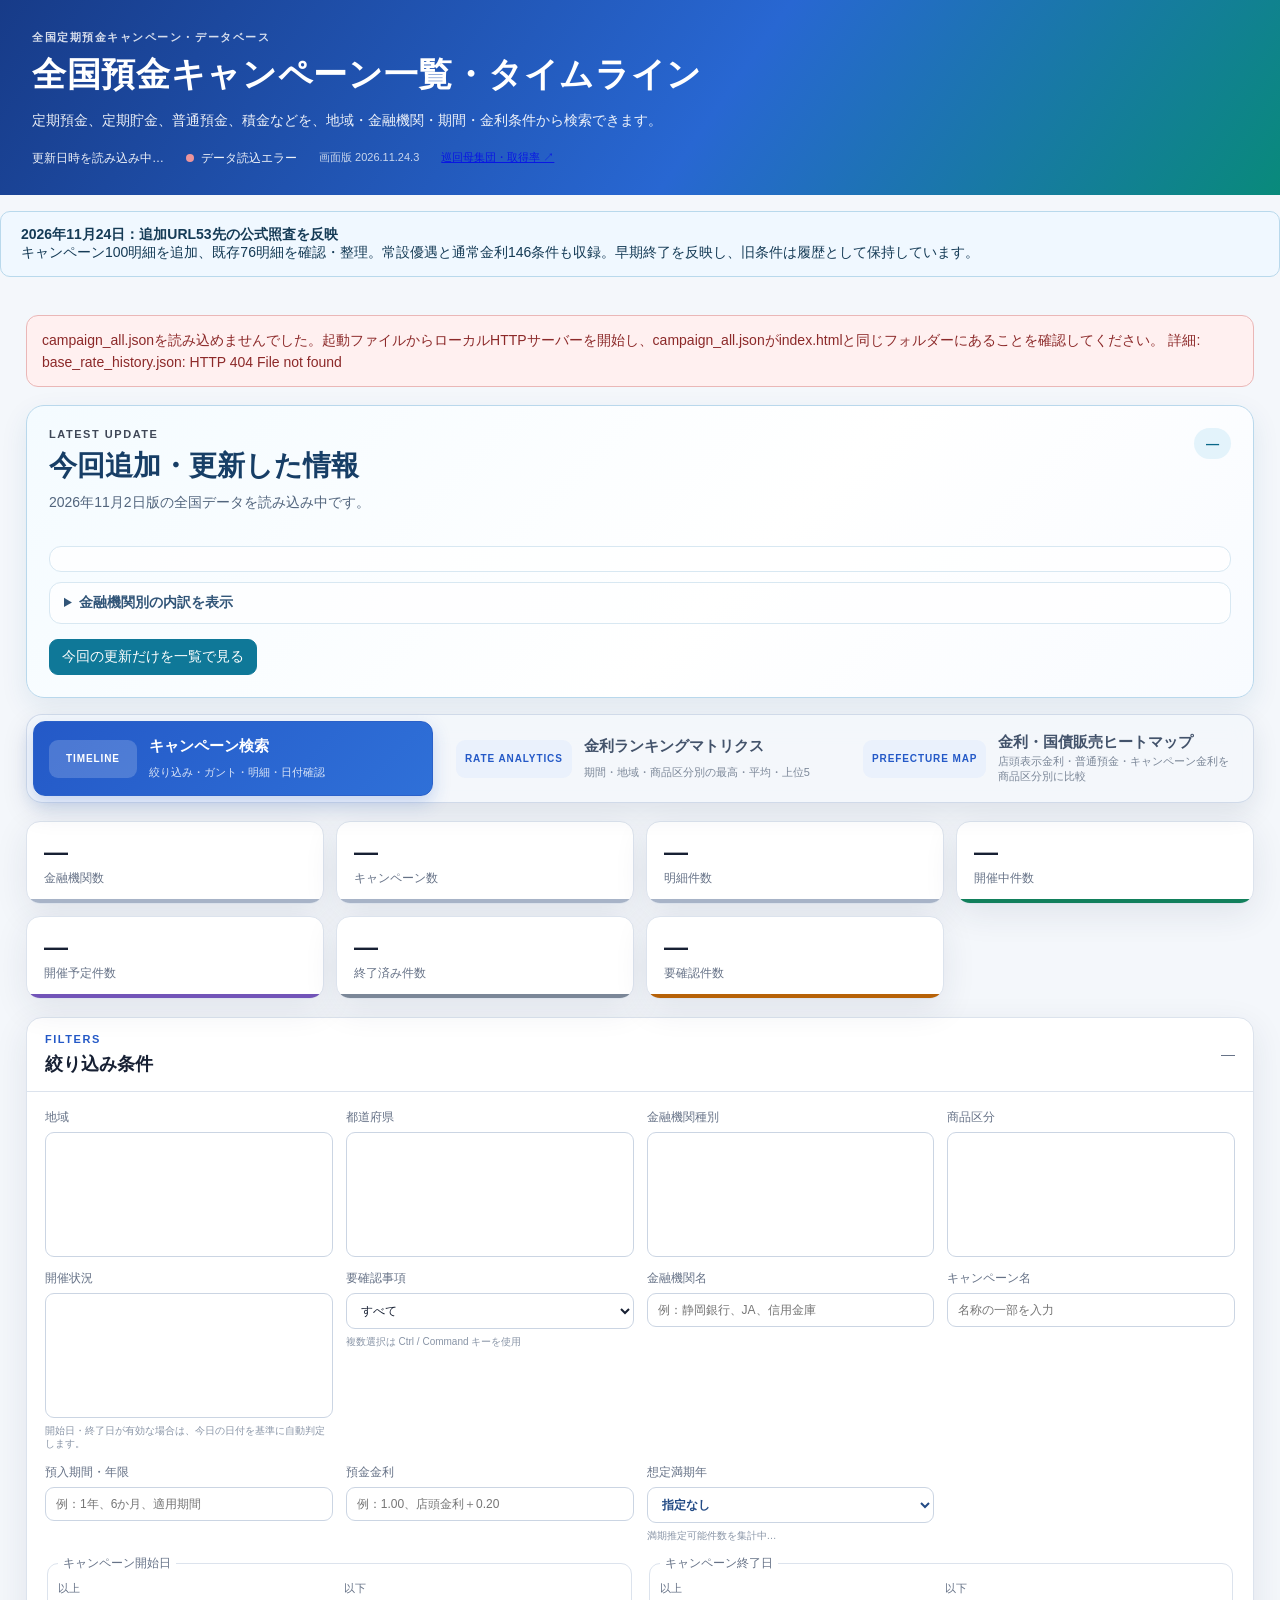
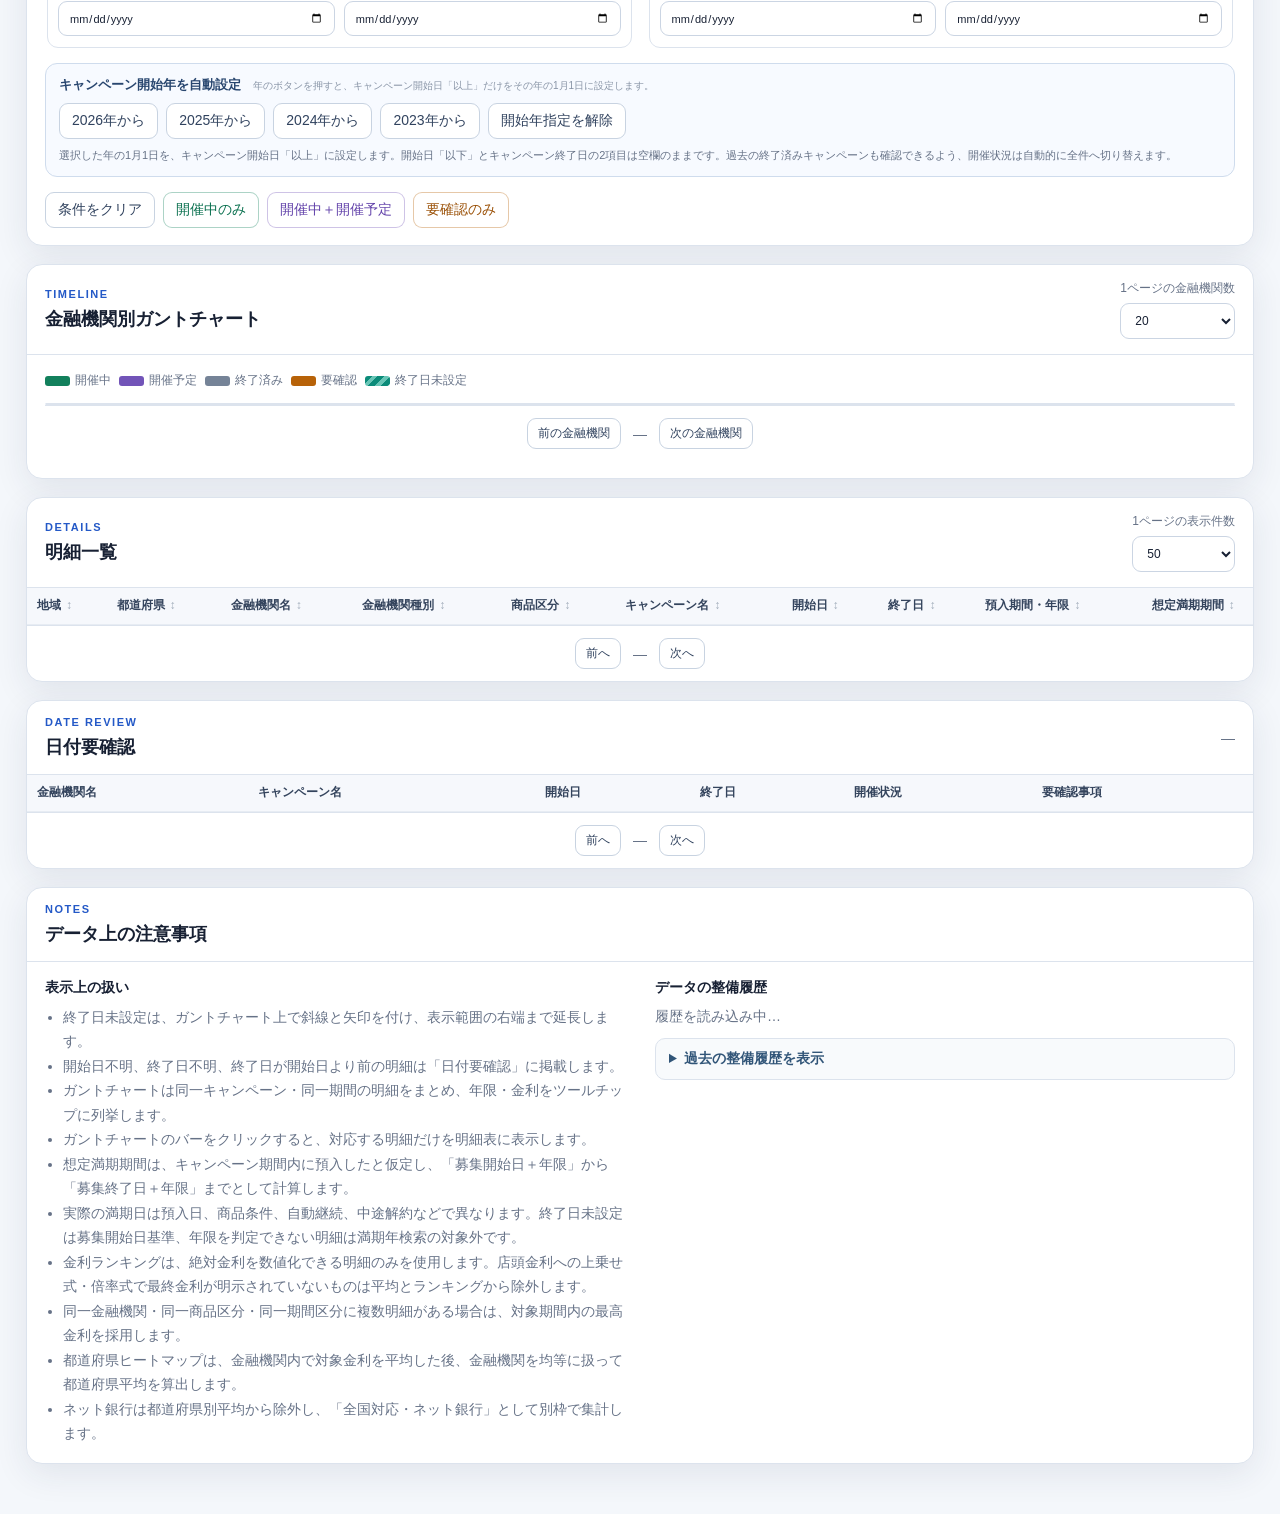
==== commit cb34e0a7: "Complete current availability and condition checks for all 53 institutions" ====
--- a/index.html
+++ b/index.html
@@ -11,7 +11,7 @@
 <title>全国預金キャンペーン・データベース</title>
 <link href="favicon_C_rate.svg?v=20260806-2" rel="icon" type="image/svg+xml"/>
 <meta content="#0B7C93" name="theme-color"/>
-<link href="styles.css?v=20261124-2" rel="stylesheet"/>
+<link href="styles.css?v=20261124-3" rel="stylesheet"/>
   <link rel="stylesheet" href="web_r1_bridge.css?v=20261025-20" data-r1-web-bridge="1">
 <link rel="stylesheet" href="jgb_sales.css?v=20261121-2"/>
 <link rel="stylesheet" href="institution_rate_matrix.css?v=20261121-8"/>
@@ -25,11 +25,11 @@
 <div class="hero-meta">
 <span id="updatedAt">更新日時を読み込み中…</span>
 <span class="status-dot" id="loadStatus">データ読込中</span>
-<span class="app-version" id="appVersion">画面版 2026.11.24.2</span>
+<span class="app-version" id="appVersion">画面版 2026.11.24.3</span>
 <a class="app-version" href="QUALITY_COVERAGE_DASHBOARD.html" target="_blank" rel="noopener">巡回母集団・取得率 ↗</a>
 </div>
 </div>
-</header><section id="published-rate-update" style="max-width:1500px;margin:16px auto;padding:14px 20px;border:1px solid #b9d9ec;border-radius:10px;background:#f0f8ff;color:#153b56"><strong>2026年11月24日：追加URL53先の公式照査を反映</strong><br/>キャンペーン92明細を追加、既存69明細を確認・整理。常設優遇と通常金利146条件も収録。早期終了を反映し、旧条件は履歴として保持しています。</section>
+</header><section id="published-rate-update" style="max-width:1500px;margin:16px auto;padding:14px 20px;border:1px solid #b9d9ec;border-radius:10px;background:#f0f8ff;color:#153b56"><strong>2026年11月24日：追加URL53先の公式照査を反映</strong><br/>キャンペーン100明細を追加、既存76明細を確認・整理。常設優遇と通常金利146条件も収録。早期終了を反映し、旧条件は履歴として保持しています。</section>
 <main aria-busy="true" class="container" id="app">
 <section class="alert error hidden" id="errorPanel" role="alert"></section>
 <section class="alert warning hidden" id="warningPanel" role="status"></section>
@@ -734,10 +734,10 @@
 <div class="tooltip" id="tooltip" role="tooltip"></div>
 <noscript><div class="noscript">この画面の利用にはJavaScriptが必要です。</div></noscript>
 <script defer src="base_rate_comparison.js?v=20261120-7"></script>
-<script defer="" src="app.js?v=20261124-2"></script>
-  <script defer src="institution_detail.js?v=20261124-2"></script>
-  <script defer src="web_r1_bridge.js?v=20261124-2" data-r1-web-bridge="1"></script>
-  <script defer src="./web_heatmap_unified_patch.js?v=20261124-2"></script>
+<script defer="" src="app.js?v=20261124-3"></script>
+  <script defer src="institution_detail.js?v=20261124-3"></script>
+  <script defer src="web_r1_bridge.js?v=20261124-3" data-r1-web-bridge="1"></script>
+  <script defer src="./web_heatmap_unified_patch.js?v=20261124-3"></script>
   <script defer src="./aichi_shinkin_municipality_prototype.js?v=20261121-11"></script>
   <script defer src="./gifu_shinkin_municipality_prototype.js?v=20261121-11"></script>
 <script defer src="jgb_sales.js?v=20261121-3"></script>
--- a/styles.css
+++ b/styles.css
@@ -927,3 +927,9 @@
 .latest-update-summary-text {flex:1 1 300px;min-width:0;}
 .latest-update-region-list {flex:1 1 420px;min-width:0;}
 .latest-update-region-list span {white-space:normal;overflow-wrap:anywhere;}
+
+/* Keep release summaries readable when many institutions change. */
+.latest-update-compact {flex-wrap:wrap;align-items:flex-start;}
+.latest-update-summary-text {flex:1 1 300px;min-width:0;}
+.latest-update-region-list {flex:1 1 420px;min-width:0;}
+.latest-update-region-list span {white-space:normal;overflow-wrap:anywhere;}
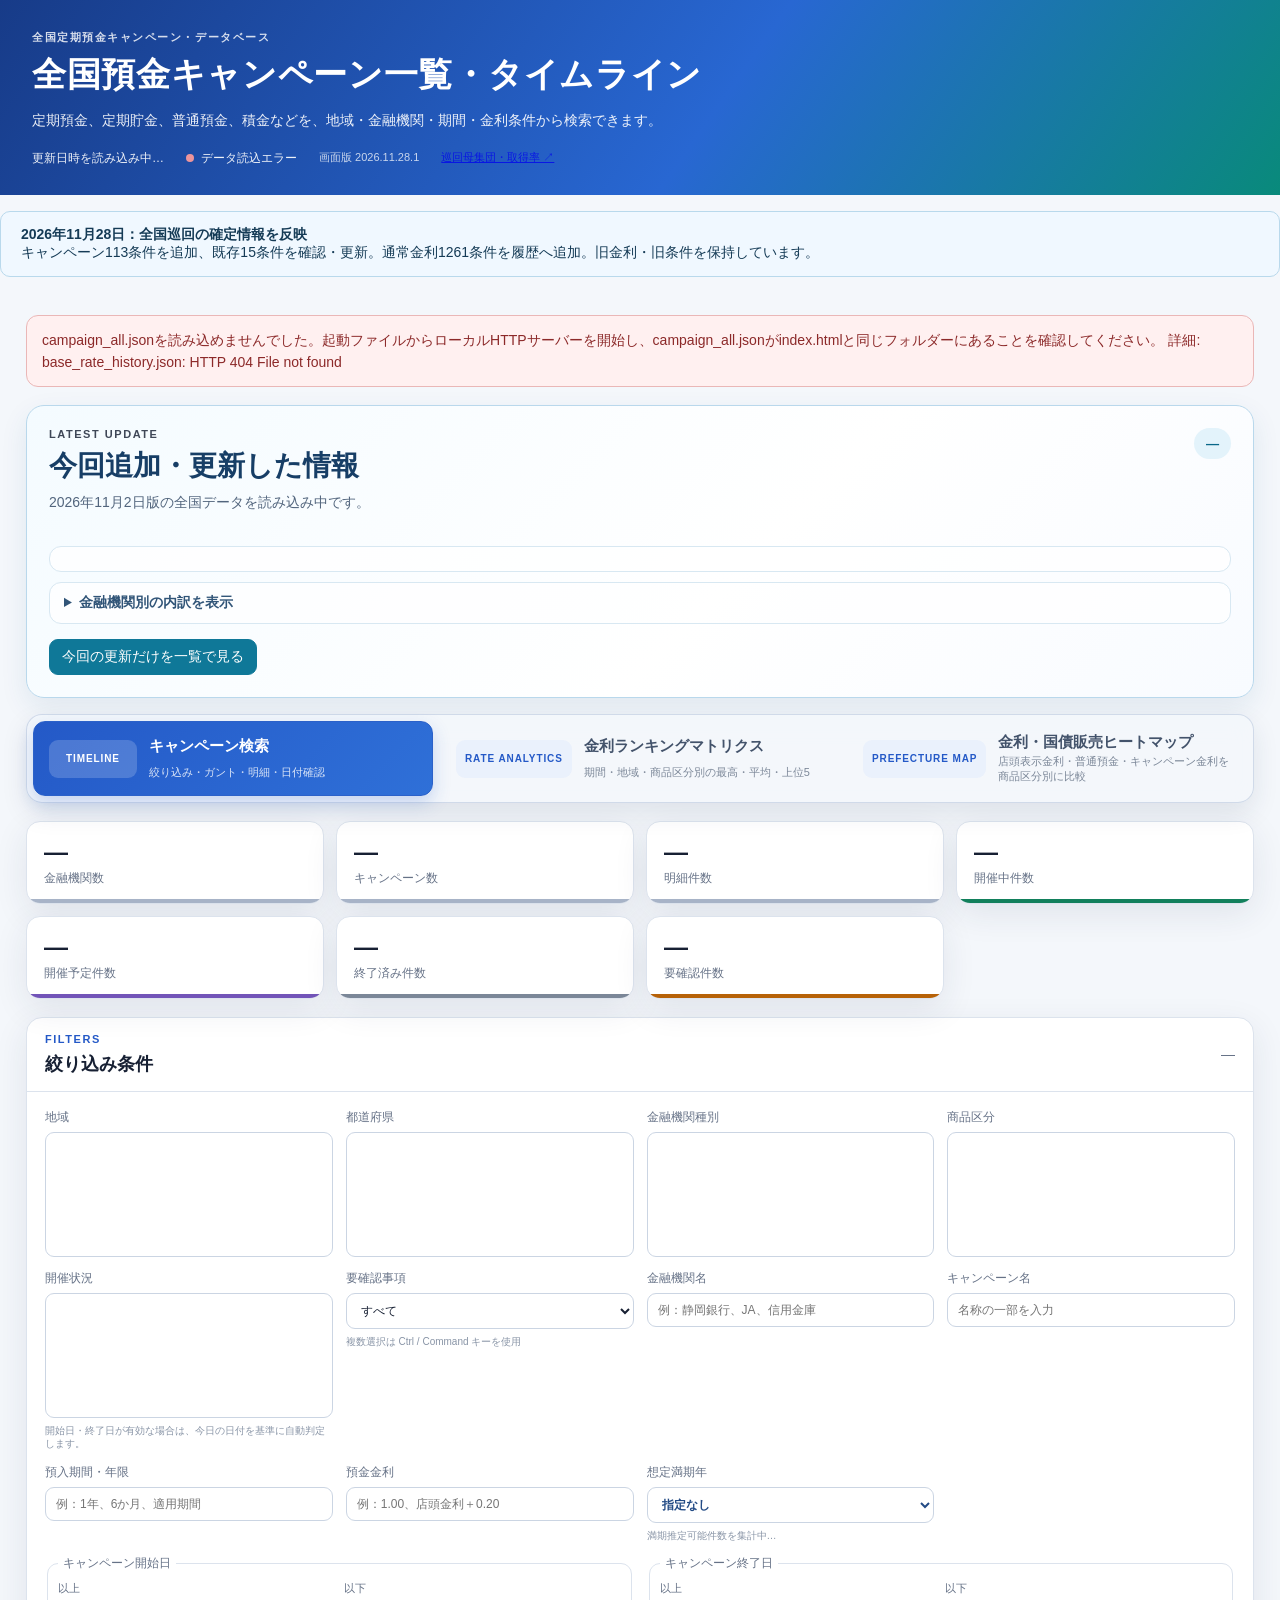
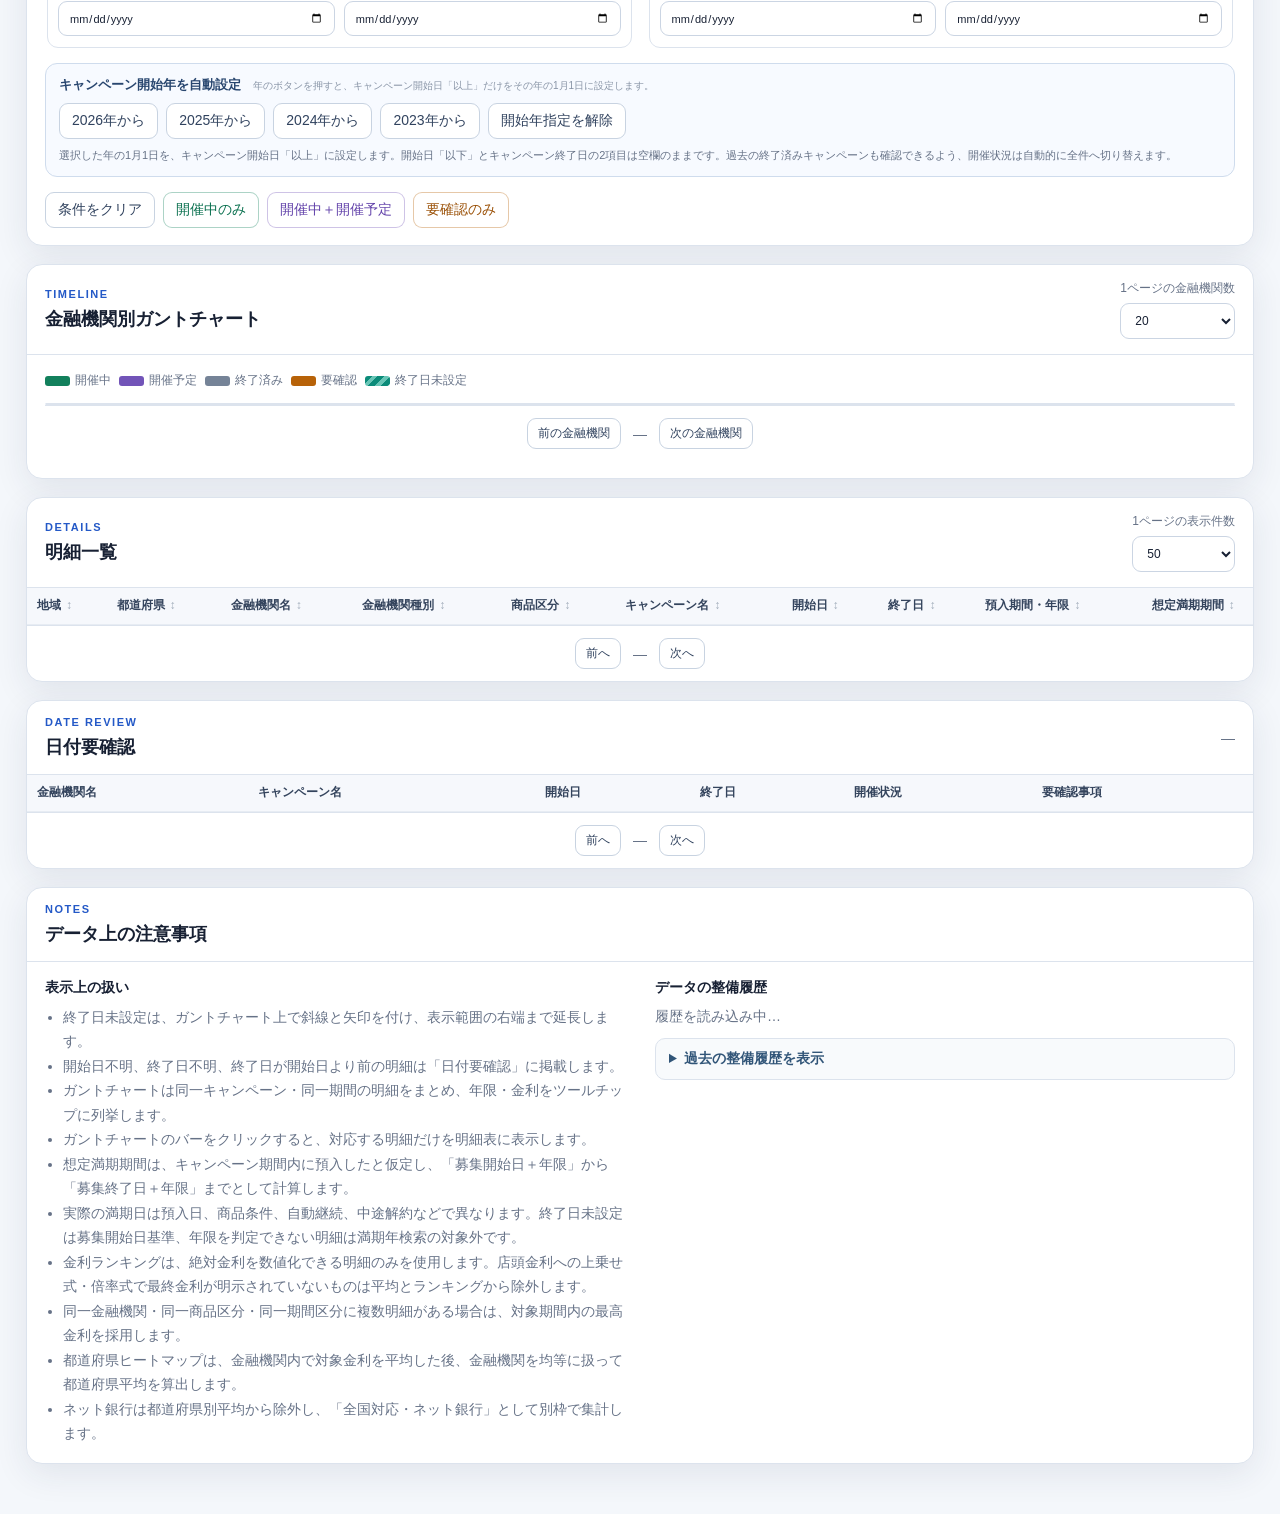
==== commit 20faa509: "Update nationwide campaigns and ordinary deposit rates for 2026-11-28" ====
--- a/index.html
+++ b/index.html
@@ -11,7 +11,7 @@
 <title>全国預金キャンペーン・データベース</title>
 <link href="favicon_C_rate.svg?v=20260806-2" rel="icon" type="image/svg+xml"/>
 <meta content="#0B7C93" name="theme-color"/>
-<link href="styles.css?v=20261124-3" rel="stylesheet"/>
+<link href="styles.css?v=20261128-1" rel="stylesheet"/>
   <link rel="stylesheet" href="web_r1_bridge.css?v=20261025-20" data-r1-web-bridge="1">
 <link rel="stylesheet" href="jgb_sales.css?v=20261121-2"/>
 <link rel="stylesheet" href="institution_rate_matrix.css?v=20261121-8"/>
@@ -25,11 +25,11 @@
 <div class="hero-meta">
 <span id="updatedAt">更新日時を読み込み中…</span>
 <span class="status-dot" id="loadStatus">データ読込中</span>
-<span class="app-version" id="appVersion">画面版 2026.11.24.3</span>
+<span class="app-version" id="appVersion">画面版 2026.11.28.1</span>
 <a class="app-version" href="QUALITY_COVERAGE_DASHBOARD.html" target="_blank" rel="noopener">巡回母集団・取得率 ↗</a>
 </div>
 </div>
-</header><section id="published-rate-update" style="max-width:1500px;margin:16px auto;padding:14px 20px;border:1px solid #b9d9ec;border-radius:10px;background:#f0f8ff;color:#153b56"><strong>2026年11月24日：追加URL53先の公式照査を反映</strong><br/>キャンペーン100明細を追加、既存76明細を確認・整理。常設優遇と通常金利146条件も収録。早期終了を反映し、旧条件は履歴として保持しています。</section>
+</header><section id="published-rate-update" style="max-width:1500px;margin:16px auto;padding:14px 20px;border:1px solid #b9d9ec;border-radius:10px;background:#f0f8ff;color:#153b56"><strong>2026年11月28日：全国巡回の確定情報を反映</strong><br/>キャンペーン113条件を追加、既存15条件を確認・更新。通常金利1261条件を履歴へ追加。旧金利・旧条件を保持しています。</section>
 <main aria-busy="true" class="container" id="app">
 <section class="alert error hidden" id="errorPanel" role="alert"></section>
 <section class="alert warning hidden" id="warningPanel" role="status"></section>
@@ -734,10 +734,10 @@
 <div class="tooltip" id="tooltip" role="tooltip"></div>
 <noscript><div class="noscript">この画面の利用にはJavaScriptが必要です。</div></noscript>
 <script defer src="base_rate_comparison.js?v=20261120-7"></script>
-<script defer="" src="app.js?v=20261124-3"></script>
-  <script defer src="institution_detail.js?v=20261124-3"></script>
-  <script defer src="web_r1_bridge.js?v=20261124-3" data-r1-web-bridge="1"></script>
-  <script defer src="./web_heatmap_unified_patch.js?v=20261124-3"></script>
+<script defer="" src="app.js?v=20261128-1"></script>
+  <script defer src="institution_detail.js?v=20261128-1"></script>
+  <script defer src="web_r1_bridge.js?v=20261128-1" data-r1-web-bridge="1"></script>
+  <script defer src="./web_heatmap_unified_patch.js?v=20261128-1"></script>
   <script defer src="./aichi_shinkin_municipality_prototype.js?v=20261121-11"></script>
   <script defer src="./gifu_shinkin_municipality_prototype.js?v=20261121-11"></script>
 <script defer src="jgb_sales.js?v=20261121-3"></script>
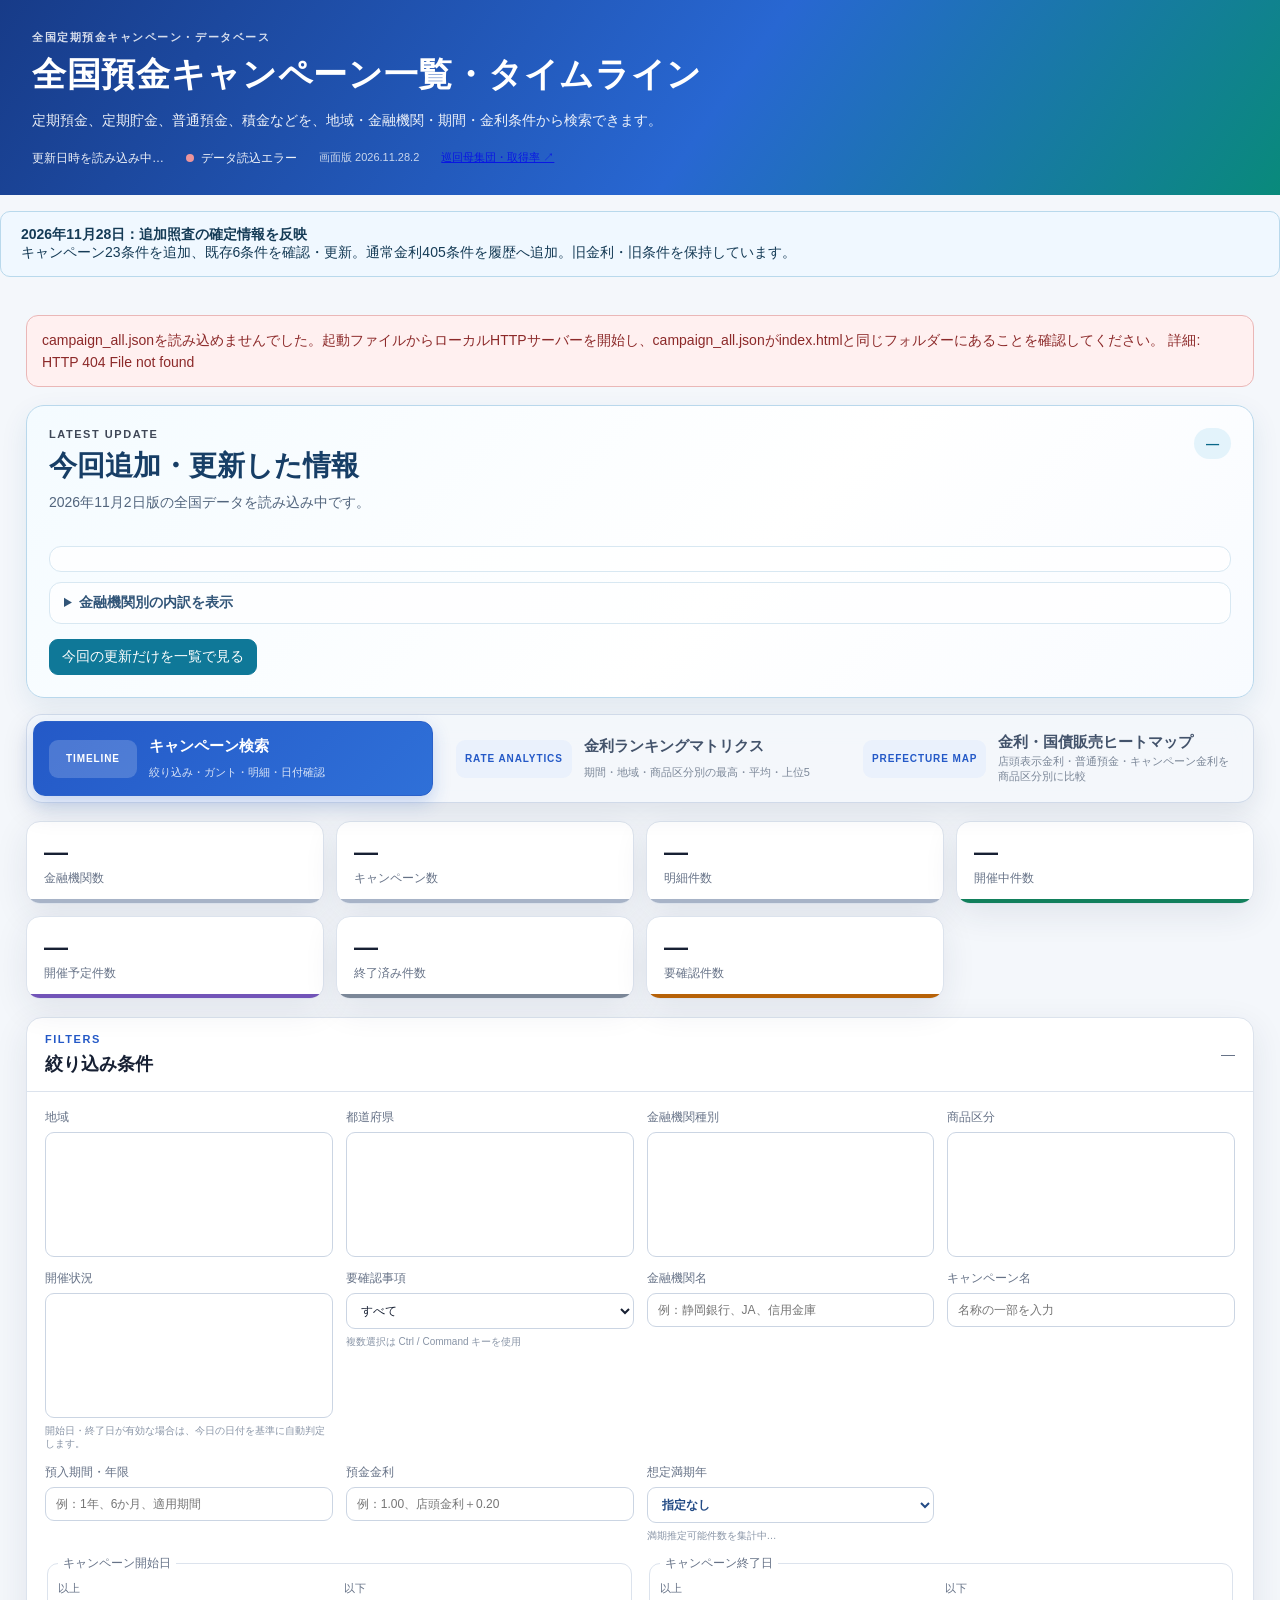
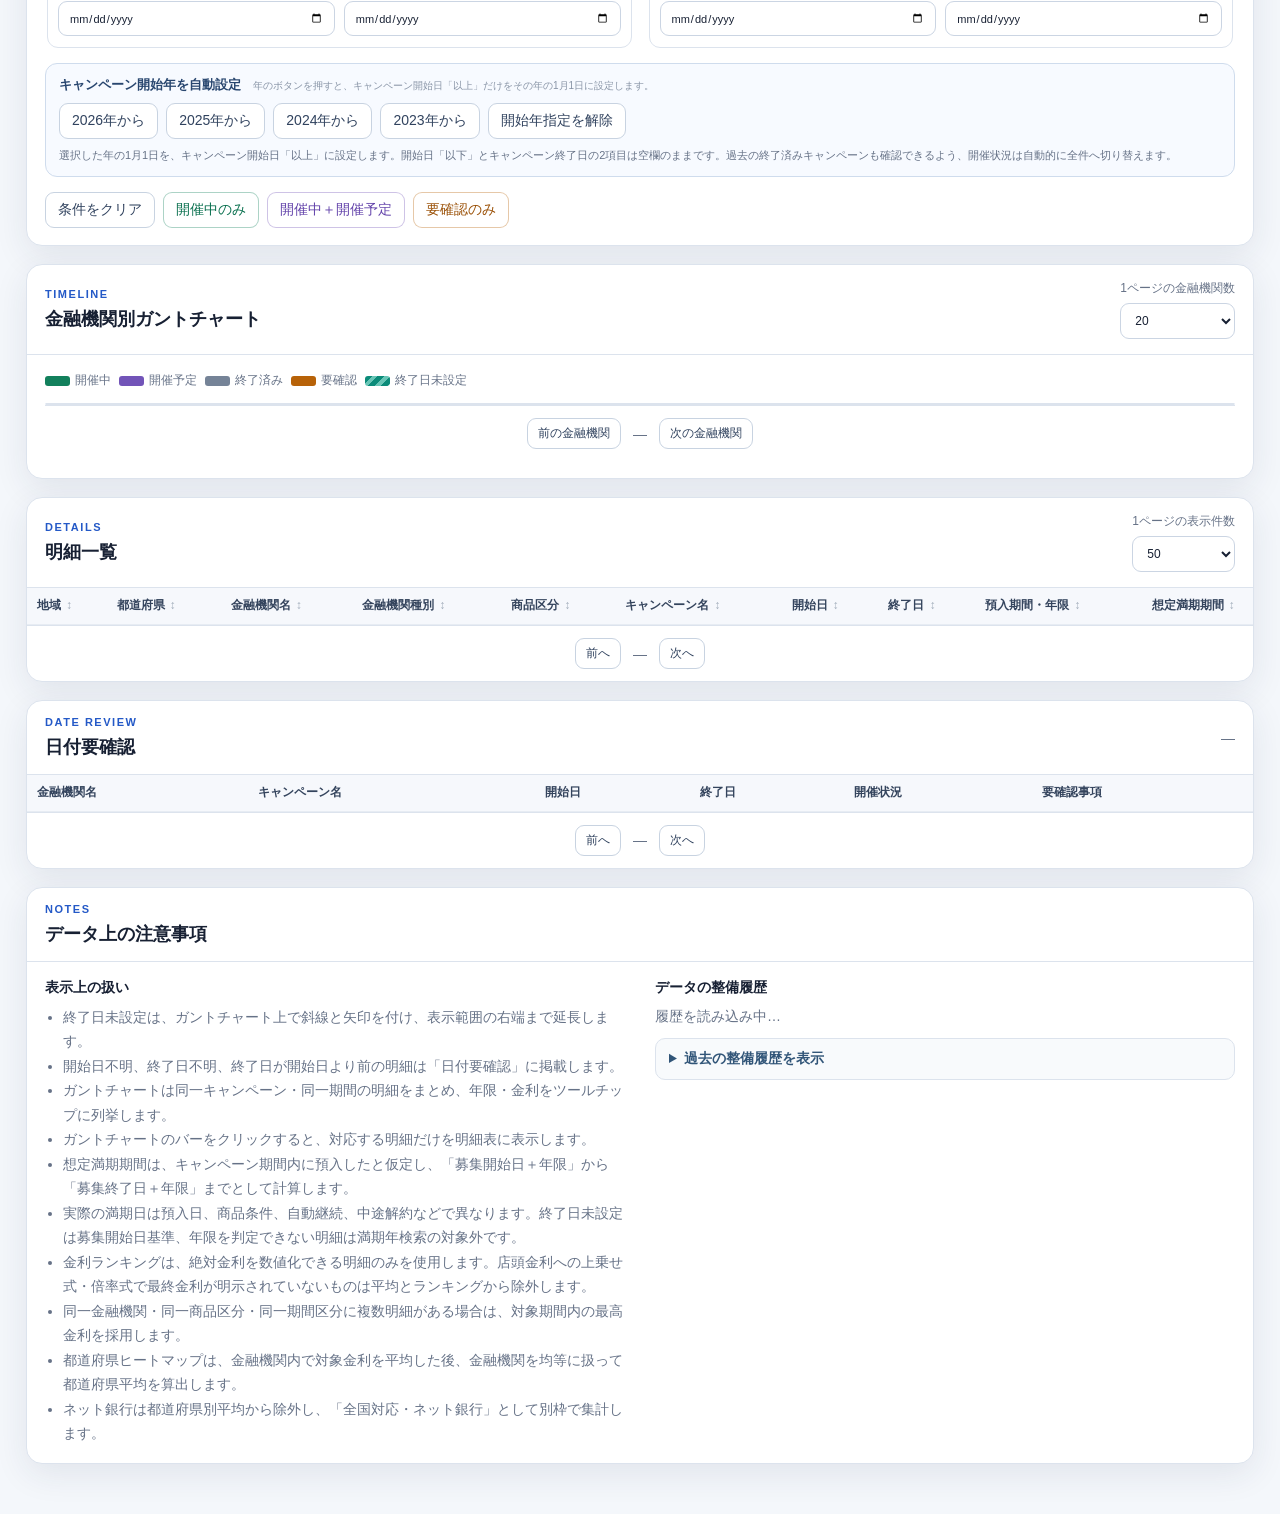
==== commit 3727e3d6: "Publish verified follow-up campaigns and normal rates for 2026-11-28" ====
--- a/index.html
+++ b/index.html
@@ -11,7 +11,7 @@
 <title>全国預金キャンペーン・データベース</title>
 <link href="favicon_C_rate.svg?v=20260806-2" rel="icon" type="image/svg+xml"/>
 <meta content="#0B7C93" name="theme-color"/>
-<link href="styles.css?v=20261128-1" rel="stylesheet"/>
+<link href="styles.css?v=20261128-2" rel="stylesheet"/>
   <link rel="stylesheet" href="web_r1_bridge.css?v=20261025-20" data-r1-web-bridge="1">
 <link rel="stylesheet" href="jgb_sales.css?v=20261121-2"/>
 <link rel="stylesheet" href="institution_rate_matrix.css?v=20261121-8"/>
@@ -25,11 +25,11 @@
 <div class="hero-meta">
 <span id="updatedAt">更新日時を読み込み中…</span>
 <span class="status-dot" id="loadStatus">データ読込中</span>
-<span class="app-version" id="appVersion">画面版 2026.11.28.1</span>
+<span class="app-version" id="appVersion">画面版 2026.11.28.2</span>
 <a class="app-version" href="QUALITY_COVERAGE_DASHBOARD.html" target="_blank" rel="noopener">巡回母集団・取得率 ↗</a>
 </div>
 </div>
-</header><section id="published-rate-update" style="max-width:1500px;margin:16px auto;padding:14px 20px;border:1px solid #b9d9ec;border-radius:10px;background:#f0f8ff;color:#153b56"><strong>2026年11月28日：全国巡回の確定情報を反映</strong><br/>キャンペーン113条件を追加、既存15条件を確認・更新。通常金利1261条件を履歴へ追加。旧金利・旧条件を保持しています。</section>
+</header><section id="published-rate-update" style="max-width:1500px;margin:16px auto;padding:14px 20px;border:1px solid #b9d9ec;border-radius:10px;background:#f0f8ff;color:#153b56"><strong>2026年11月28日：追加照査の確定情報を反映</strong><br/>キャンペーン23条件を追加、既存6条件を確認・更新。通常金利405条件を履歴へ追加。旧金利・旧条件を保持しています。</section>
 <main aria-busy="true" class="container" id="app">
 <section class="alert error hidden" id="errorPanel" role="alert"></section>
 <section class="alert warning hidden" id="warningPanel" role="status"></section>
@@ -734,10 +734,10 @@
 <div class="tooltip" id="tooltip" role="tooltip"></div>
 <noscript><div class="noscript">この画面の利用にはJavaScriptが必要です。</div></noscript>
 <script defer src="base_rate_comparison.js?v=20261120-7"></script>
-<script defer="" src="app.js?v=20261128-1"></script>
-  <script defer src="institution_detail.js?v=20261128-1"></script>
-  <script defer src="web_r1_bridge.js?v=20261128-1" data-r1-web-bridge="1"></script>
-  <script defer src="./web_heatmap_unified_patch.js?v=20261128-1"></script>
+<script defer="" src="app.js?v=20261128-2"></script>
+  <script defer src="institution_detail.js?v=20261128-2"></script>
+  <script defer src="web_r1_bridge.js?v=20261128-2" data-r1-web-bridge="1"></script>
+  <script defer src="./web_heatmap_unified_patch.js?v=20261128-2"></script>
   <script defer src="./aichi_shinkin_municipality_prototype.js?v=20261121-11"></script>
   <script defer src="./gifu_shinkin_municipality_prototype.js?v=20261121-11"></script>
 <script defer src="jgb_sales.js?v=20261121-3"></script>
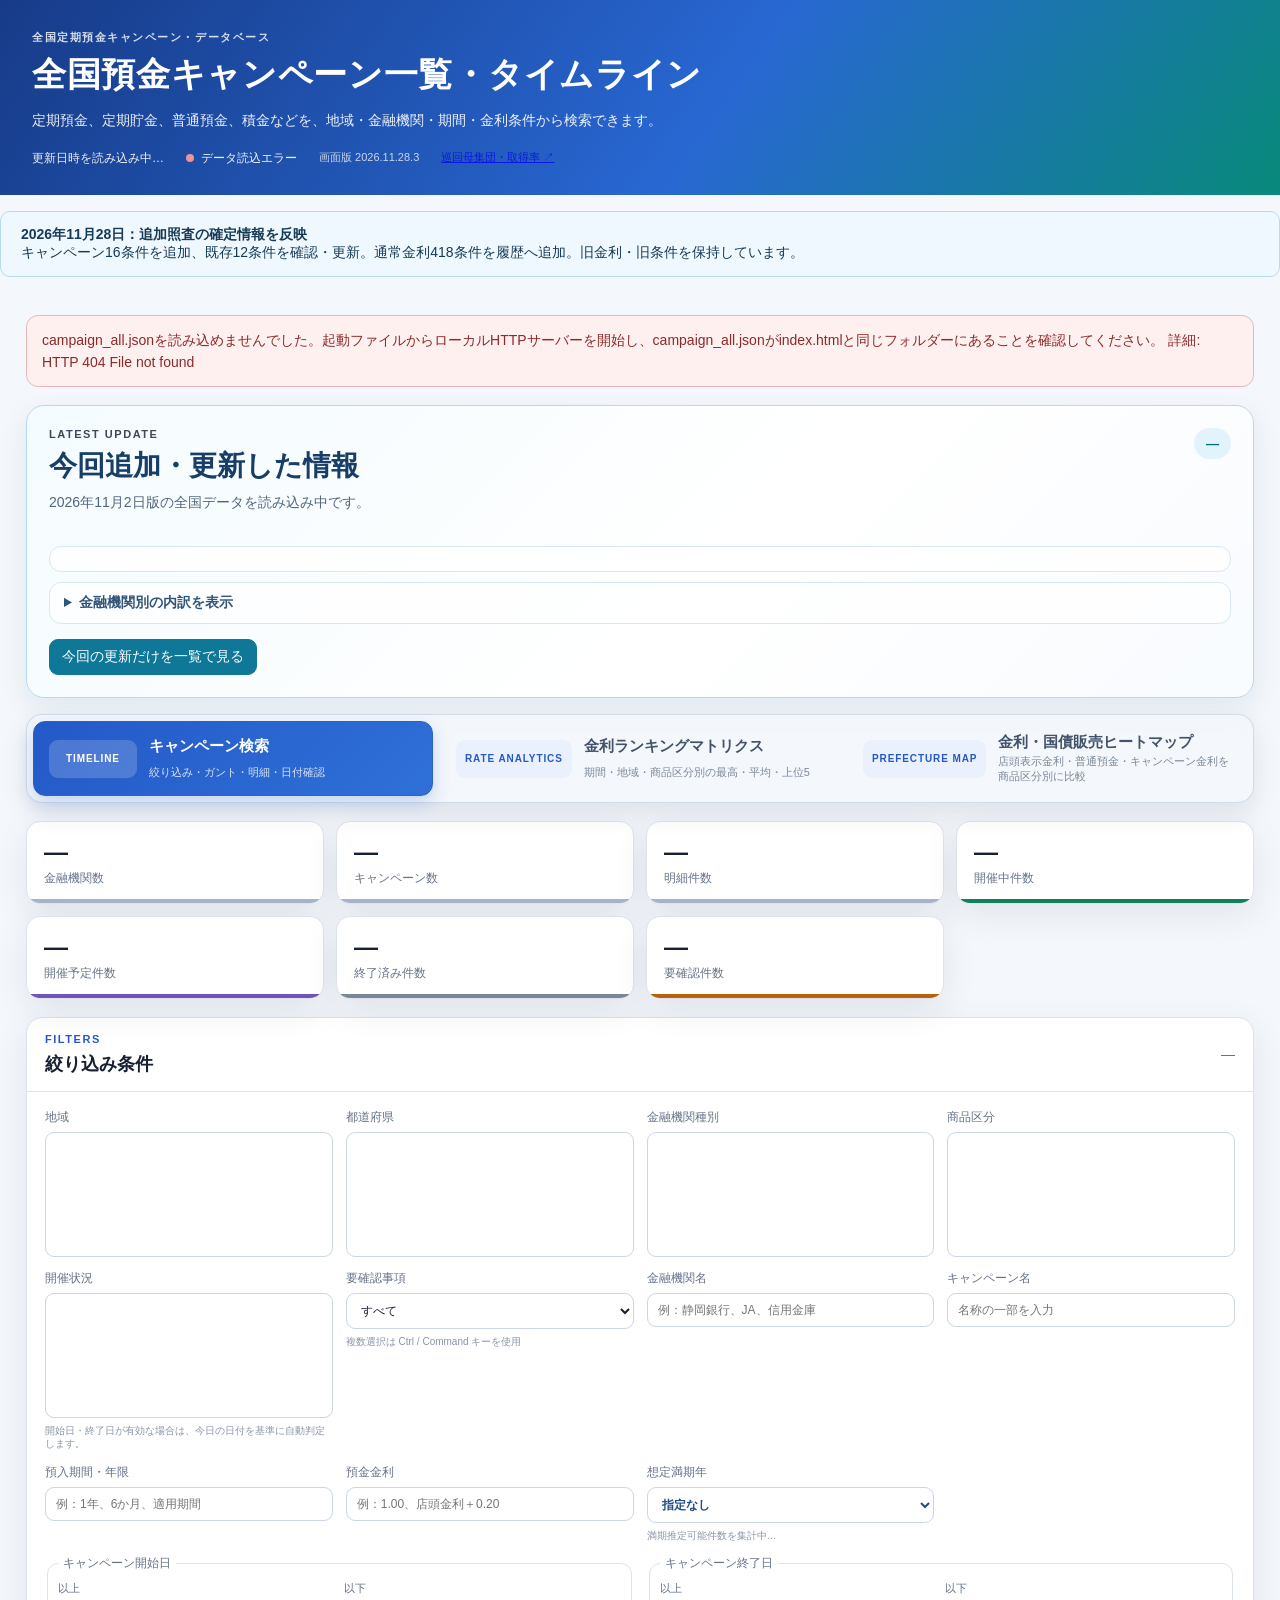
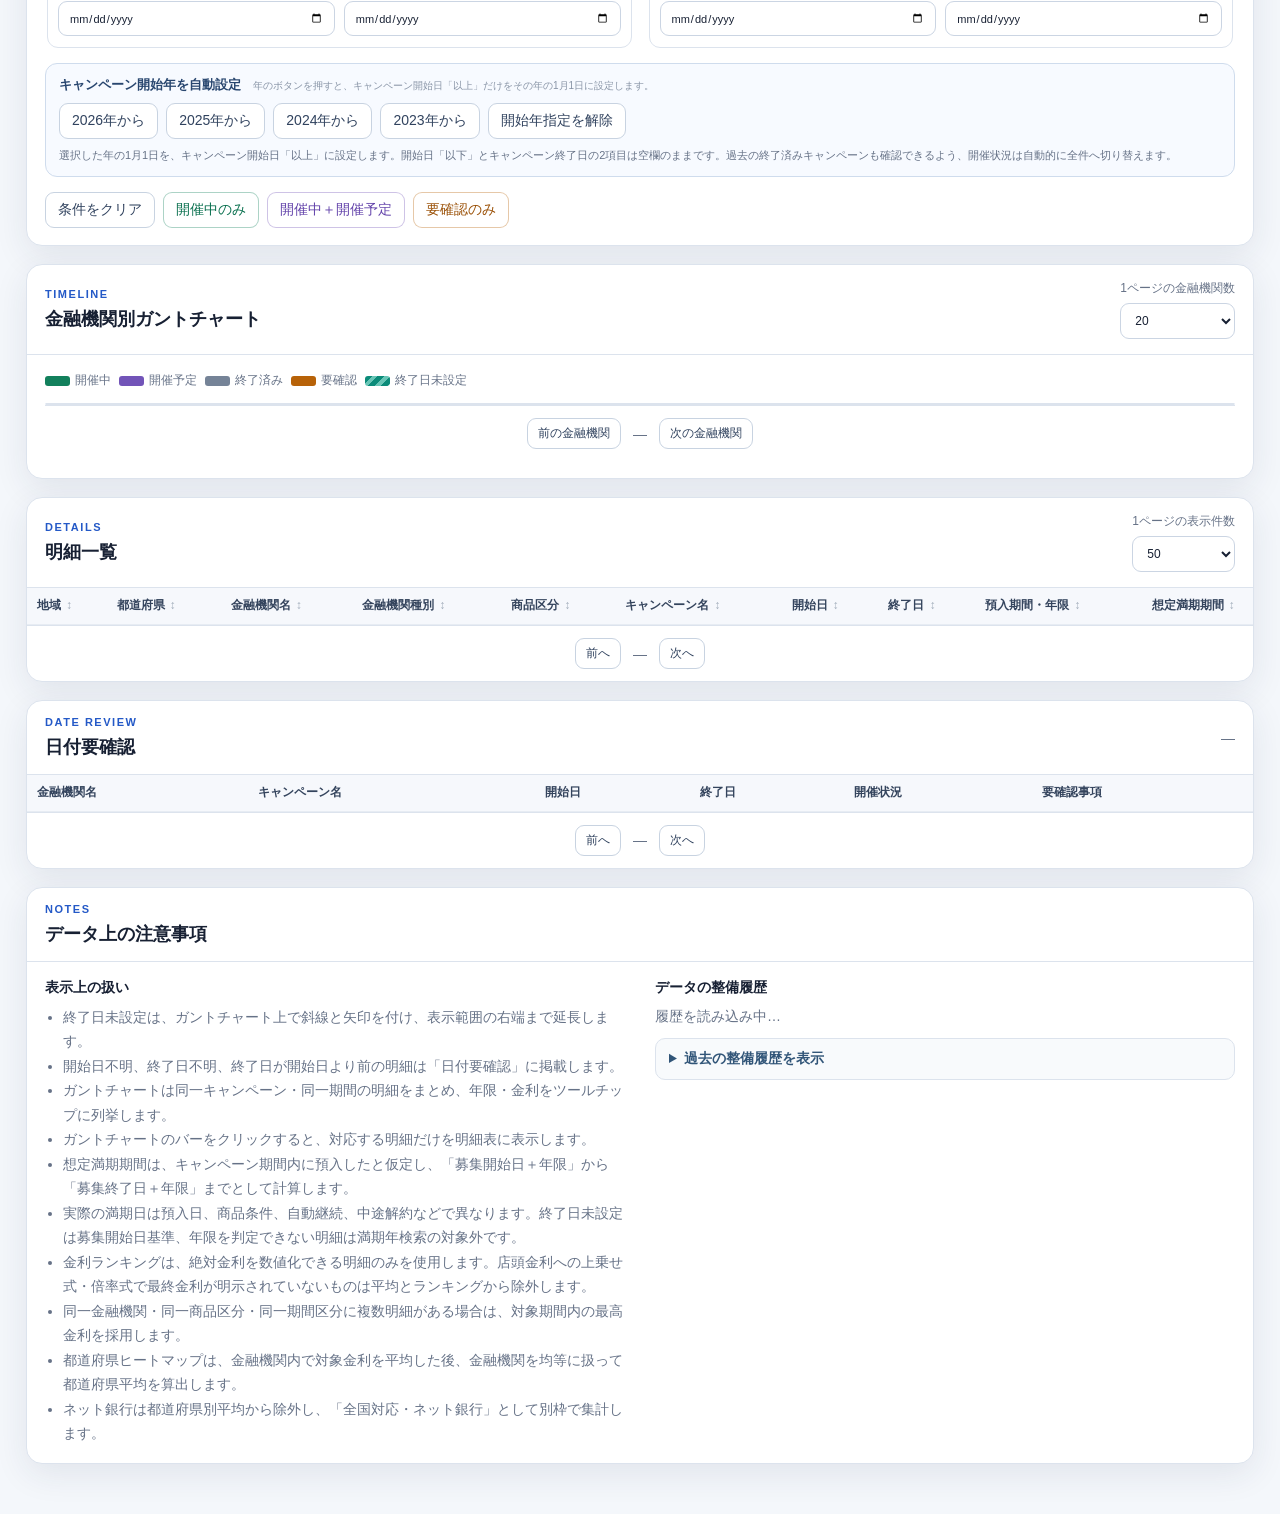
==== commit c943b572: "Publish second follow-up verified deposit rates for 2026-11-28" ====
--- a/index.html
+++ b/index.html
@@ -11,7 +11,7 @@
 <title>全国預金キャンペーン・データベース</title>
 <link href="favicon_C_rate.svg?v=20260806-2" rel="icon" type="image/svg+xml"/>
 <meta content="#0B7C93" name="theme-color"/>
-<link href="styles.css?v=20261128-2" rel="stylesheet"/>
+<link href="styles.css?v=20261128-3" rel="stylesheet"/>
   <link rel="stylesheet" href="web_r1_bridge.css?v=20261025-20" data-r1-web-bridge="1">
 <link rel="stylesheet" href="jgb_sales.css?v=20261121-2"/>
 <link rel="stylesheet" href="institution_rate_matrix.css?v=20261121-8"/>
@@ -25,11 +25,11 @@
 <div class="hero-meta">
 <span id="updatedAt">更新日時を読み込み中…</span>
 <span class="status-dot" id="loadStatus">データ読込中</span>
-<span class="app-version" id="appVersion">画面版 2026.11.28.2</span>
+<span class="app-version" id="appVersion">画面版 2026.11.28.3</span>
 <a class="app-version" href="QUALITY_COVERAGE_DASHBOARD.html" target="_blank" rel="noopener">巡回母集団・取得率 ↗</a>
 </div>
 </div>
-</header><section id="published-rate-update" style="max-width:1500px;margin:16px auto;padding:14px 20px;border:1px solid #b9d9ec;border-radius:10px;background:#f0f8ff;color:#153b56"><strong>2026年11月28日：追加照査の確定情報を反映</strong><br/>キャンペーン23条件を追加、既存6条件を確認・更新。通常金利405条件を履歴へ追加。旧金利・旧条件を保持しています。</section>
+</header><section id="published-rate-update" style="max-width:1500px;margin:16px auto;padding:14px 20px;border:1px solid #b9d9ec;border-radius:10px;background:#f0f8ff;color:#153b56"><strong>2026年11月28日：追加照査の確定情報を反映</strong><br/>キャンペーン16条件を追加、既存12条件を確認・更新。通常金利418条件を履歴へ追加。旧金利・旧条件を保持しています。</section>
 <main aria-busy="true" class="container" id="app">
 <section class="alert error hidden" id="errorPanel" role="alert"></section>
 <section class="alert warning hidden" id="warningPanel" role="status"></section>
@@ -734,10 +734,10 @@
 <div class="tooltip" id="tooltip" role="tooltip"></div>
 <noscript><div class="noscript">この画面の利用にはJavaScriptが必要です。</div></noscript>
 <script defer src="base_rate_comparison.js?v=20261120-7"></script>
-<script defer="" src="app.js?v=20261128-2"></script>
-  <script defer src="institution_detail.js?v=20261128-2"></script>
-  <script defer src="web_r1_bridge.js?v=20261128-2" data-r1-web-bridge="1"></script>
-  <script defer src="./web_heatmap_unified_patch.js?v=20261128-2"></script>
+<script defer="" src="app.js?v=20261128-3"></script>
+  <script defer src="institution_detail.js?v=20261128-3"></script>
+  <script defer src="web_r1_bridge.js?v=20261128-3" data-r1-web-bridge="1"></script>
+  <script defer src="./web_heatmap_unified_patch.js?v=20261128-3"></script>
   <script defer src="./aichi_shinkin_municipality_prototype.js?v=20261121-11"></script>
   <script defer src="./gifu_shinkin_municipality_prototype.js?v=20261121-11"></script>
 <script defer src="jgb_sales.js?v=20261121-3"></script>
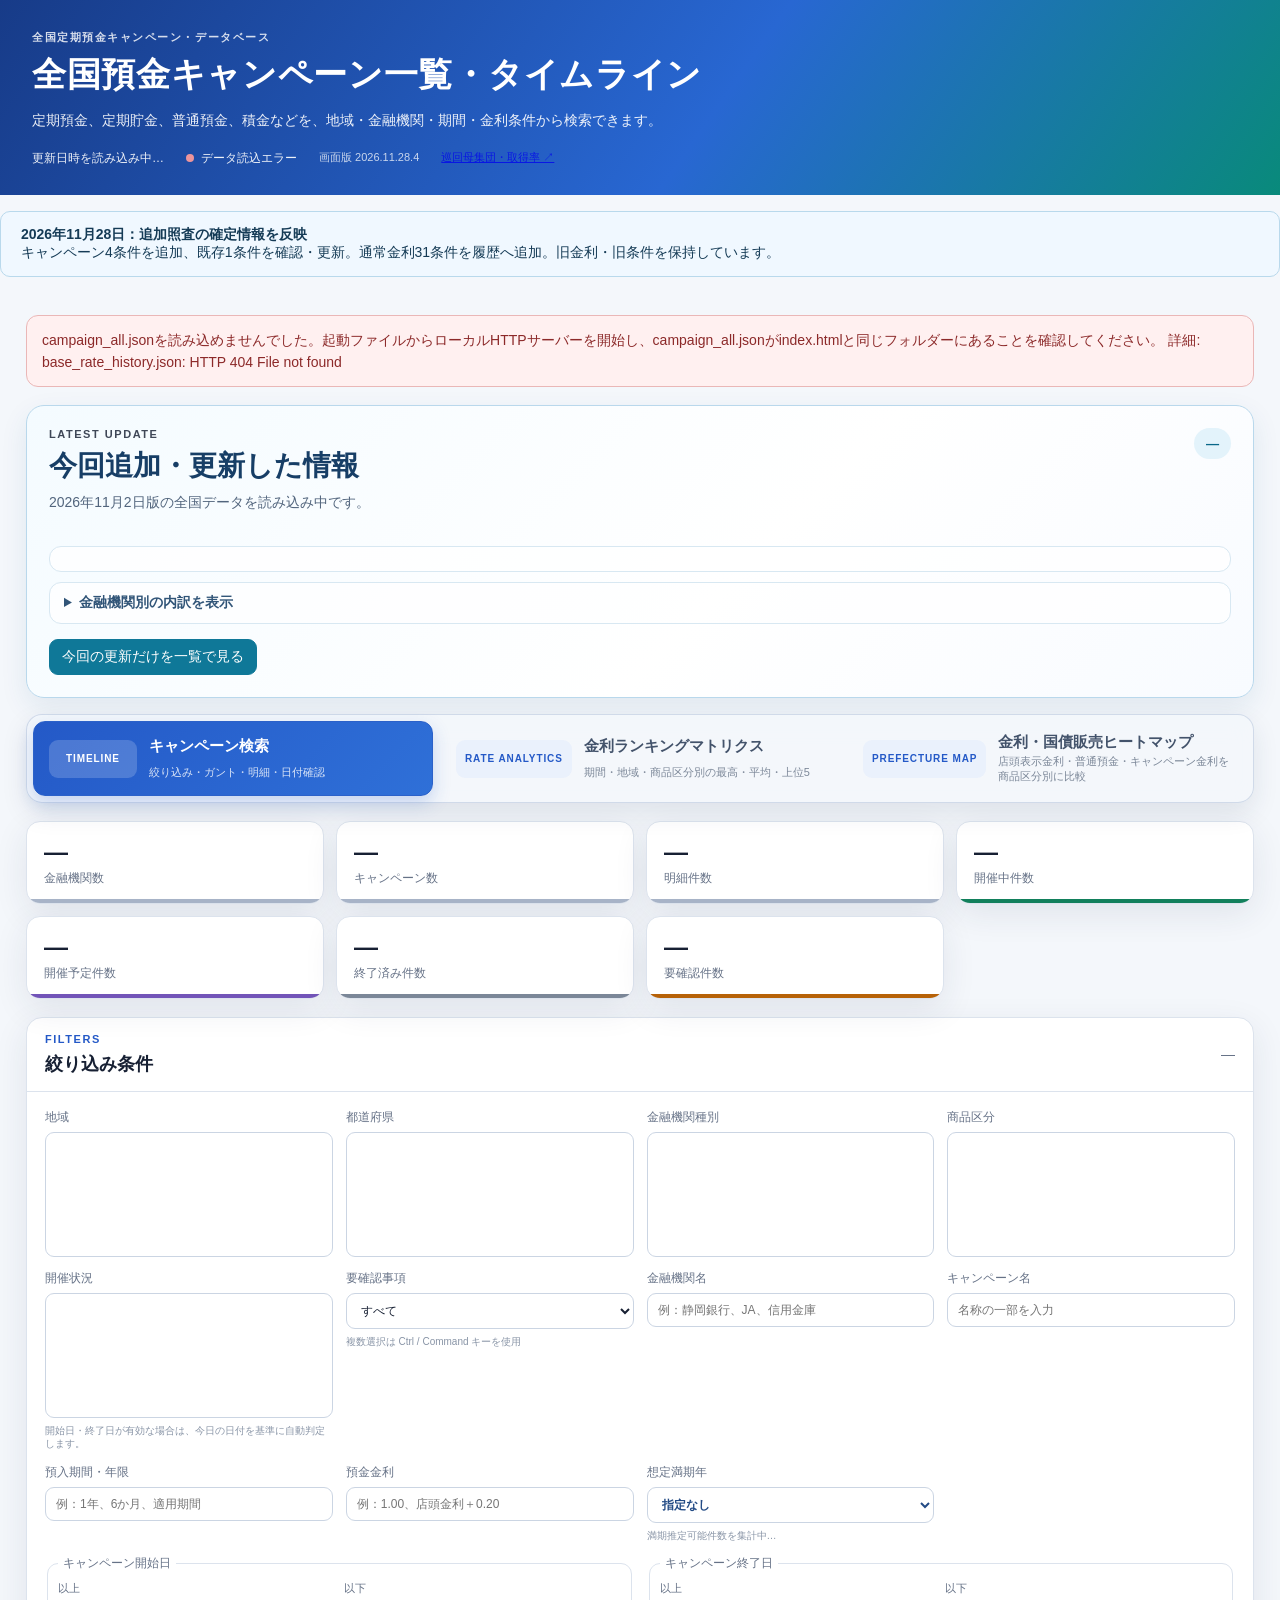
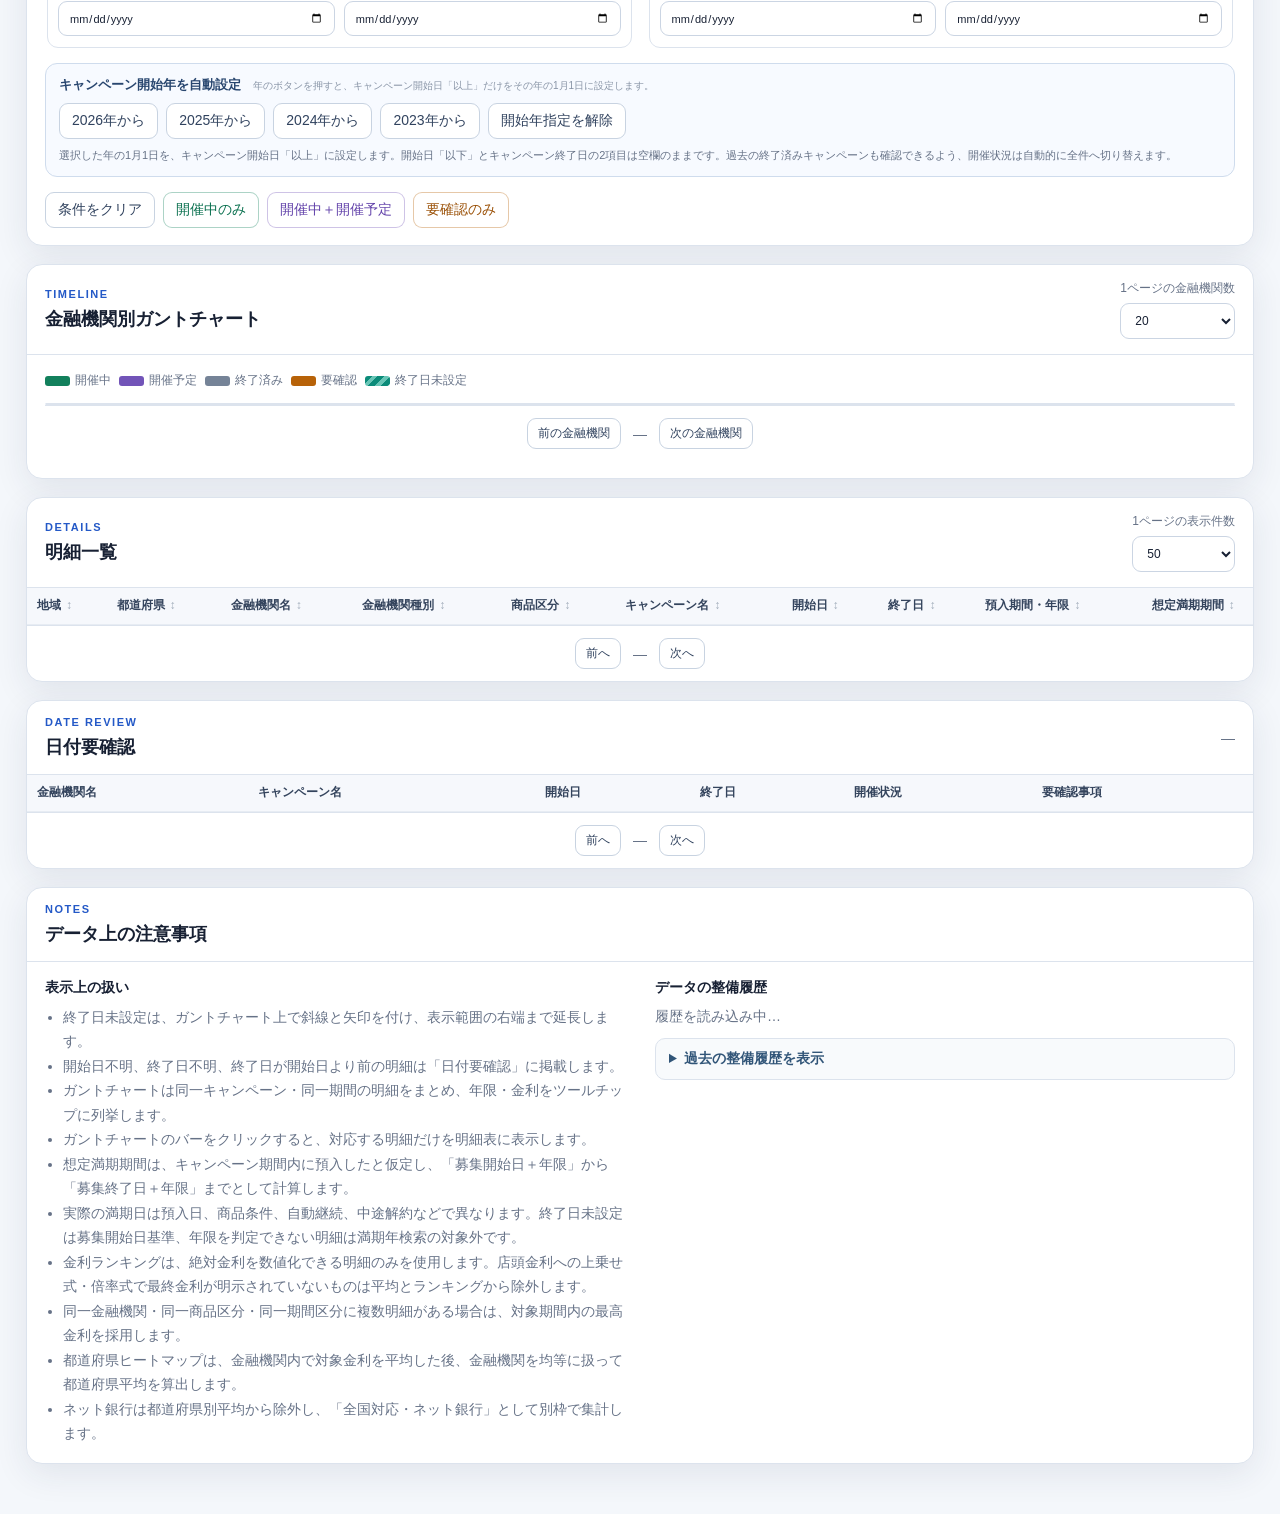
==== commit 9798c1bb: "Publish second follow-up verified deposit rates for 2026-11-28" ====
--- a/index.html
+++ b/index.html
@@ -11,7 +11,7 @@
 <title>全国預金キャンペーン・データベース</title>
 <link href="favicon_C_rate.svg?v=20260806-2" rel="icon" type="image/svg+xml"/>
 <meta content="#0B7C93" name="theme-color"/>
-<link href="styles.css?v=20261128-3" rel="stylesheet"/>
+<link href="styles.css?v=20261128-4" rel="stylesheet"/>
   <link rel="stylesheet" href="web_r1_bridge.css?v=20261025-20" data-r1-web-bridge="1">
 <link rel="stylesheet" href="jgb_sales.css?v=20261121-2"/>
 <link rel="stylesheet" href="institution_rate_matrix.css?v=20261121-8"/>
@@ -25,11 +25,11 @@
 <div class="hero-meta">
 <span id="updatedAt">更新日時を読み込み中…</span>
 <span class="status-dot" id="loadStatus">データ読込中</span>
-<span class="app-version" id="appVersion">画面版 2026.11.28.3</span>
+<span class="app-version" id="appVersion">画面版 2026.11.28.4</span>
 <a class="app-version" href="QUALITY_COVERAGE_DASHBOARD.html" target="_blank" rel="noopener">巡回母集団・取得率 ↗</a>
 </div>
 </div>
-</header><section id="published-rate-update" style="max-width:1500px;margin:16px auto;padding:14px 20px;border:1px solid #b9d9ec;border-radius:10px;background:#f0f8ff;color:#153b56"><strong>2026年11月28日：追加照査の確定情報を反映</strong><br/>キャンペーン16条件を追加、既存12条件を確認・更新。通常金利418条件を履歴へ追加。旧金利・旧条件を保持しています。</section>
+</header><section id="published-rate-update" style="max-width:1500px;margin:16px auto;padding:14px 20px;border:1px solid #b9d9ec;border-radius:10px;background:#f0f8ff;color:#153b56"><strong>2026年11月28日：追加照査の確定情報を反映</strong><br/>キャンペーン4条件を追加、既存1条件を確認・更新。通常金利31条件を履歴へ追加。旧金利・旧条件を保持しています。</section>
 <main aria-busy="true" class="container" id="app">
 <section class="alert error hidden" id="errorPanel" role="alert"></section>
 <section class="alert warning hidden" id="warningPanel" role="status"></section>
@@ -734,10 +734,10 @@
 <div class="tooltip" id="tooltip" role="tooltip"></div>
 <noscript><div class="noscript">この画面の利用にはJavaScriptが必要です。</div></noscript>
 <script defer src="base_rate_comparison.js?v=20261120-7"></script>
-<script defer="" src="app.js?v=20261128-3"></script>
-  <script defer src="institution_detail.js?v=20261128-3"></script>
-  <script defer src="web_r1_bridge.js?v=20261128-3" data-r1-web-bridge="1"></script>
-  <script defer src="./web_heatmap_unified_patch.js?v=20261128-3"></script>
+<script defer="" src="app.js?v=20261128-4"></script>
+  <script defer src="institution_detail.js?v=20261128-4"></script>
+  <script defer src="web_r1_bridge.js?v=20261128-4" data-r1-web-bridge="1"></script>
+  <script defer src="./web_heatmap_unified_patch.js?v=20261128-4"></script>
   <script defer src="./aichi_shinkin_municipality_prototype.js?v=20261121-11"></script>
   <script defer src="./gifu_shinkin_municipality_prototype.js?v=20261121-11"></script>
 <script defer src="jgb_sales.js?v=20261121-3"></script>
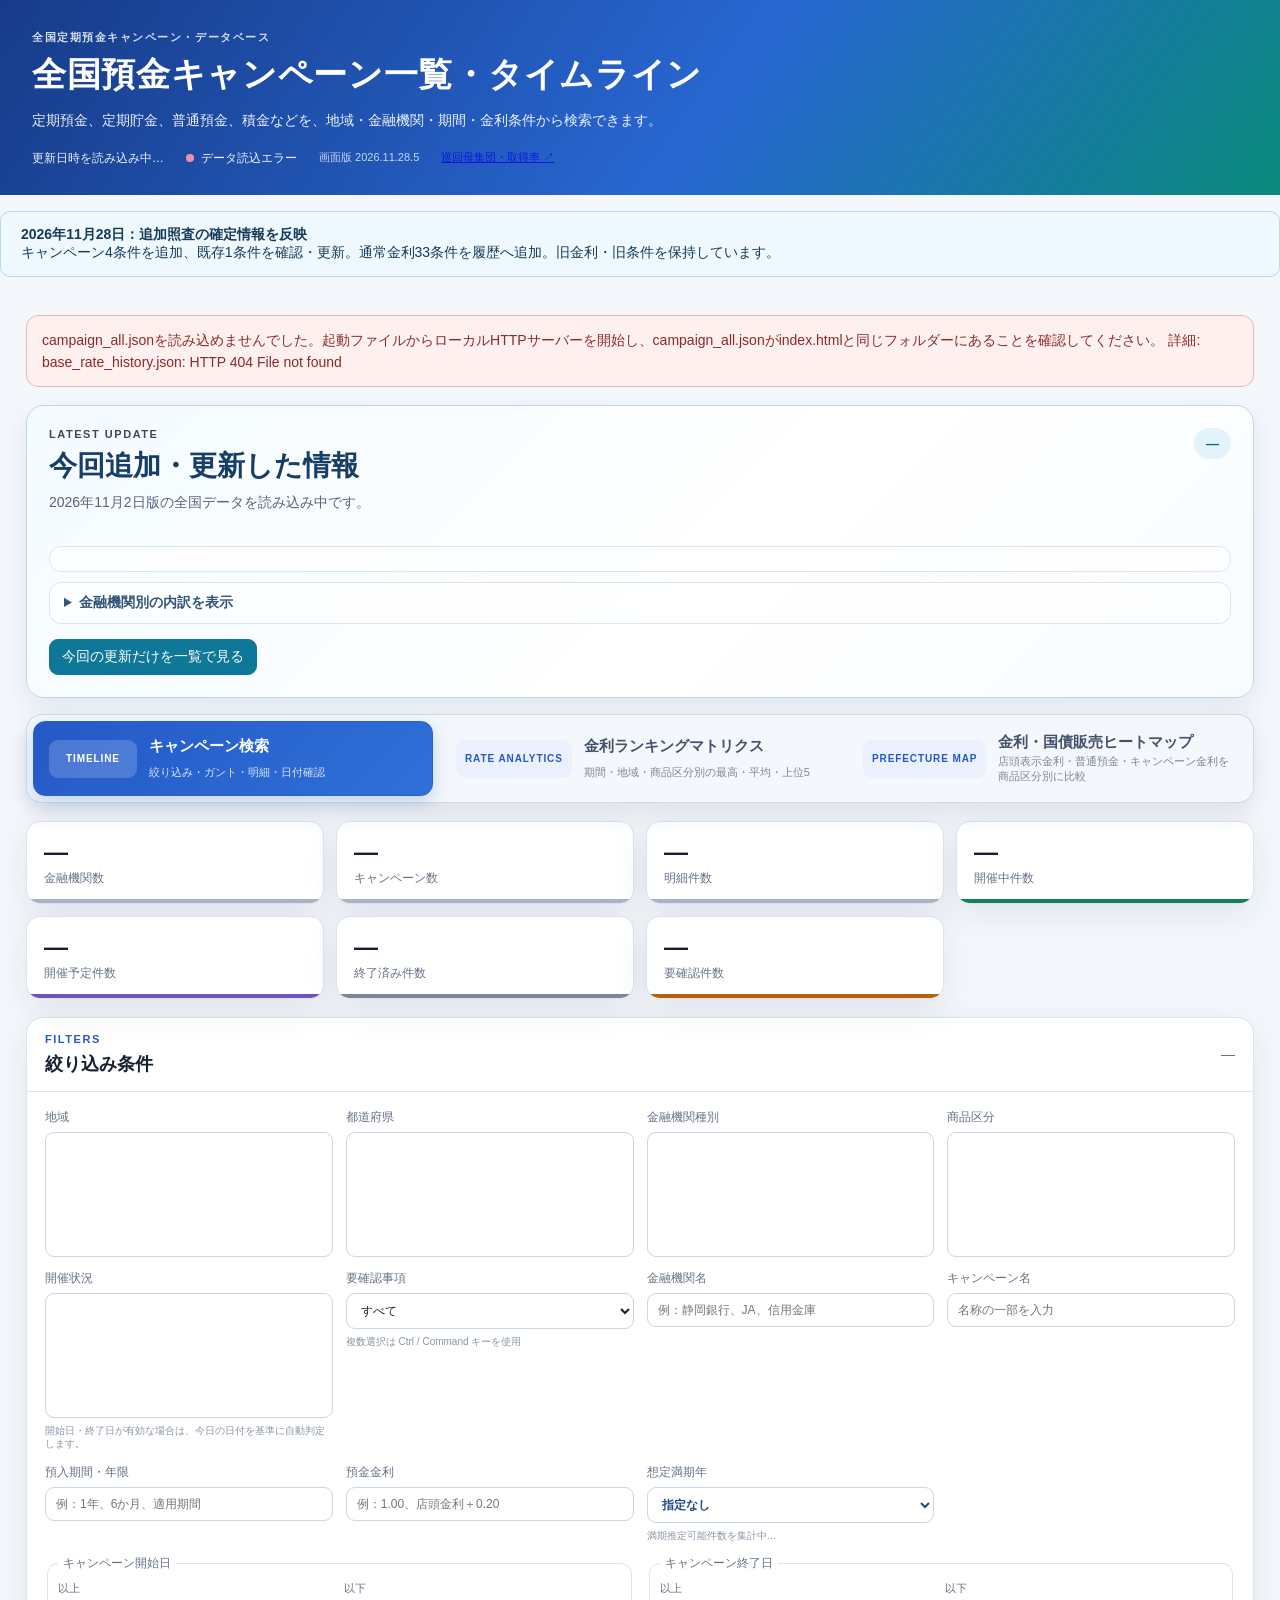
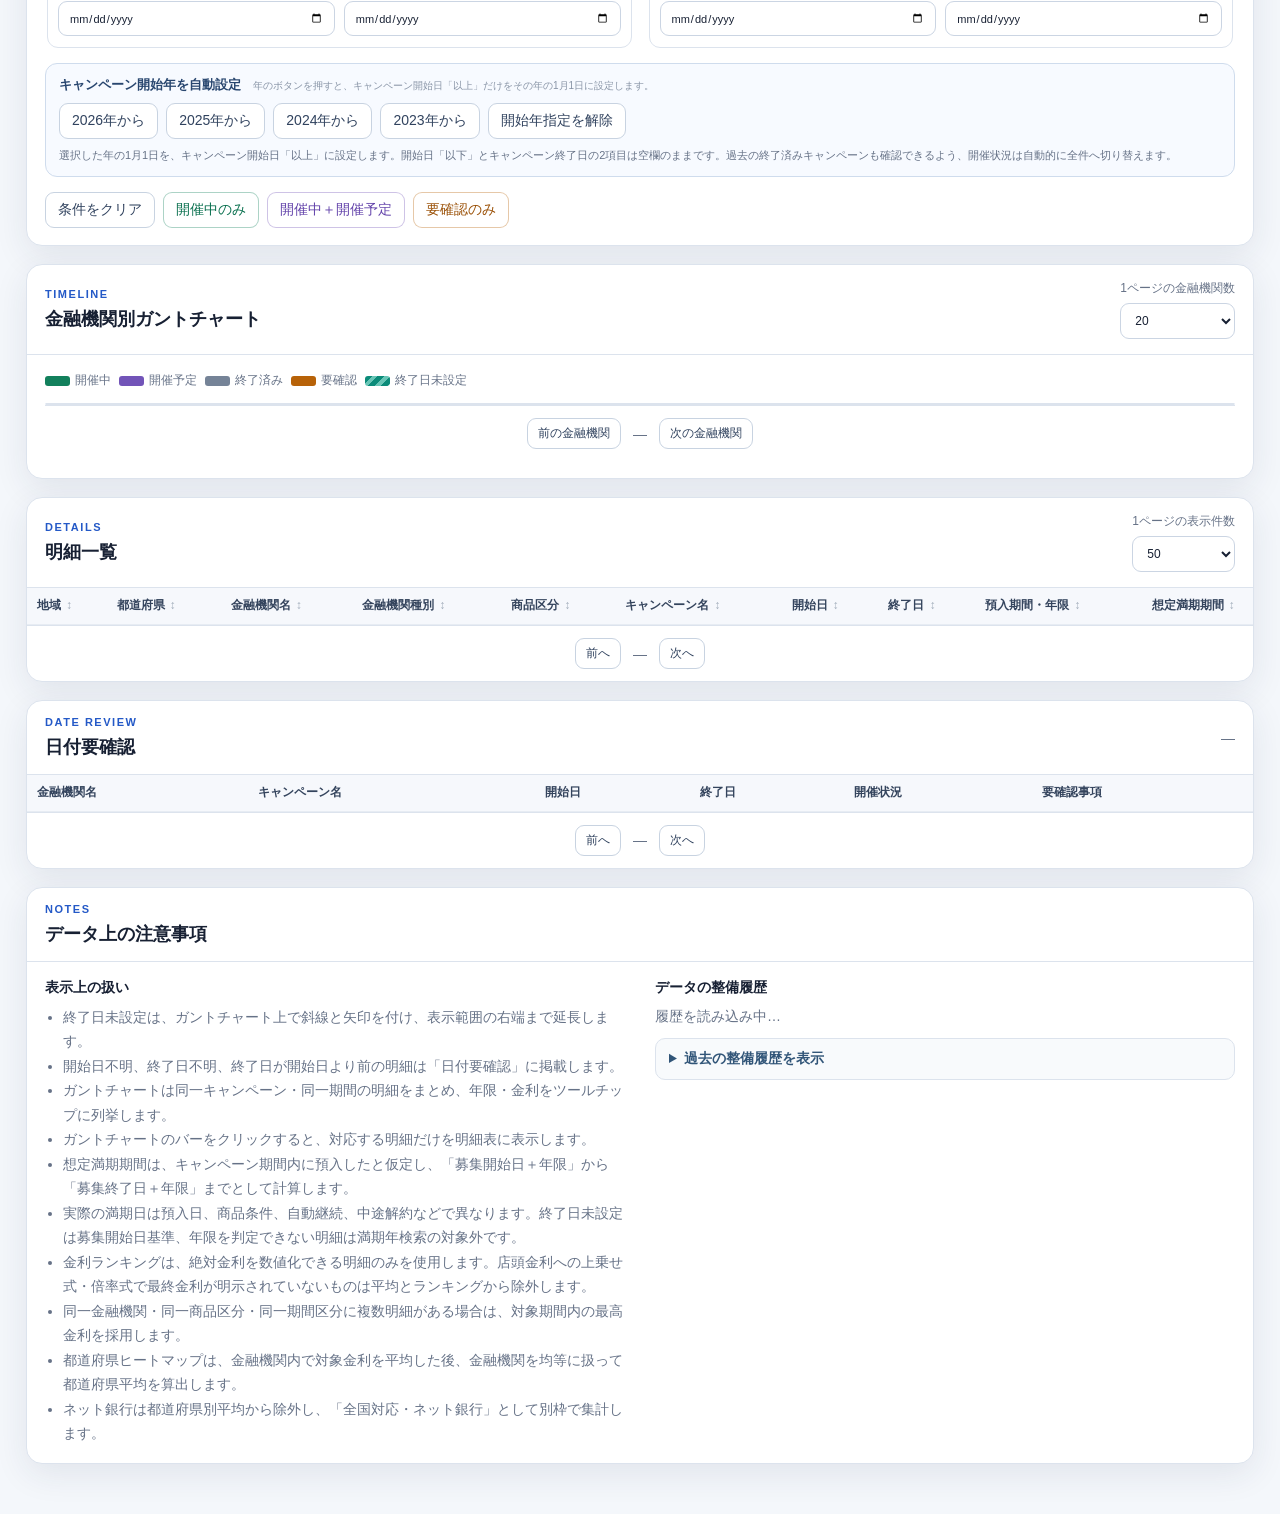
==== commit ef08692d: "Publish second follow-up verified deposit rates for 2026-11-28" ====
--- a/index.html
+++ b/index.html
@@ -11,7 +11,7 @@
 <title>全国預金キャンペーン・データベース</title>
 <link href="favicon_C_rate.svg?v=20260806-2" rel="icon" type="image/svg+xml"/>
 <meta content="#0B7C93" name="theme-color"/>
-<link href="styles.css?v=20261128-4" rel="stylesheet"/>
+<link href="styles.css?v=20261128-5" rel="stylesheet"/>
   <link rel="stylesheet" href="web_r1_bridge.css?v=20261025-20" data-r1-web-bridge="1">
 <link rel="stylesheet" href="jgb_sales.css?v=20261121-2"/>
 <link rel="stylesheet" href="institution_rate_matrix.css?v=20261121-8"/>
@@ -25,11 +25,11 @@
 <div class="hero-meta">
 <span id="updatedAt">更新日時を読み込み中…</span>
 <span class="status-dot" id="loadStatus">データ読込中</span>
-<span class="app-version" id="appVersion">画面版 2026.11.28.4</span>
+<span class="app-version" id="appVersion">画面版 2026.11.28.5</span>
 <a class="app-version" href="QUALITY_COVERAGE_DASHBOARD.html" target="_blank" rel="noopener">巡回母集団・取得率 ↗</a>
 </div>
 </div>
-</header><section id="published-rate-update" style="max-width:1500px;margin:16px auto;padding:14px 20px;border:1px solid #b9d9ec;border-radius:10px;background:#f0f8ff;color:#153b56"><strong>2026年11月28日：追加照査の確定情報を反映</strong><br/>キャンペーン4条件を追加、既存1条件を確認・更新。通常金利31条件を履歴へ追加。旧金利・旧条件を保持しています。</section>
+</header><section id="published-rate-update" style="max-width:1500px;margin:16px auto;padding:14px 20px;border:1px solid #b9d9ec;border-radius:10px;background:#f0f8ff;color:#153b56"><strong>2026年11月28日：追加照査の確定情報を反映</strong><br/>キャンペーン4条件を追加、既存1条件を確認・更新。通常金利33条件を履歴へ追加。旧金利・旧条件を保持しています。</section>
 <main aria-busy="true" class="container" id="app">
 <section class="alert error hidden" id="errorPanel" role="alert"></section>
 <section class="alert warning hidden" id="warningPanel" role="status"></section>
@@ -734,10 +734,10 @@
 <div class="tooltip" id="tooltip" role="tooltip"></div>
 <noscript><div class="noscript">この画面の利用にはJavaScriptが必要です。</div></noscript>
 <script defer src="base_rate_comparison.js?v=20261120-7"></script>
-<script defer="" src="app.js?v=20261128-4"></script>
-  <script defer src="institution_detail.js?v=20261128-4"></script>
-  <script defer src="web_r1_bridge.js?v=20261128-4" data-r1-web-bridge="1"></script>
-  <script defer src="./web_heatmap_unified_patch.js?v=20261128-4"></script>
+<script defer="" src="app.js?v=20261128-5"></script>
+  <script defer src="institution_detail.js?v=20261128-5"></script>
+  <script defer src="web_r1_bridge.js?v=20261128-5" data-r1-web-bridge="1"></script>
+  <script defer src="./web_heatmap_unified_patch.js?v=20261128-5"></script>
   <script defer src="./aichi_shinkin_municipality_prototype.js?v=20261121-11"></script>
   <script defer src="./gifu_shinkin_municipality_prototype.js?v=20261121-11"></script>
 <script defer src="jgb_sales.js?v=20261121-3"></script>
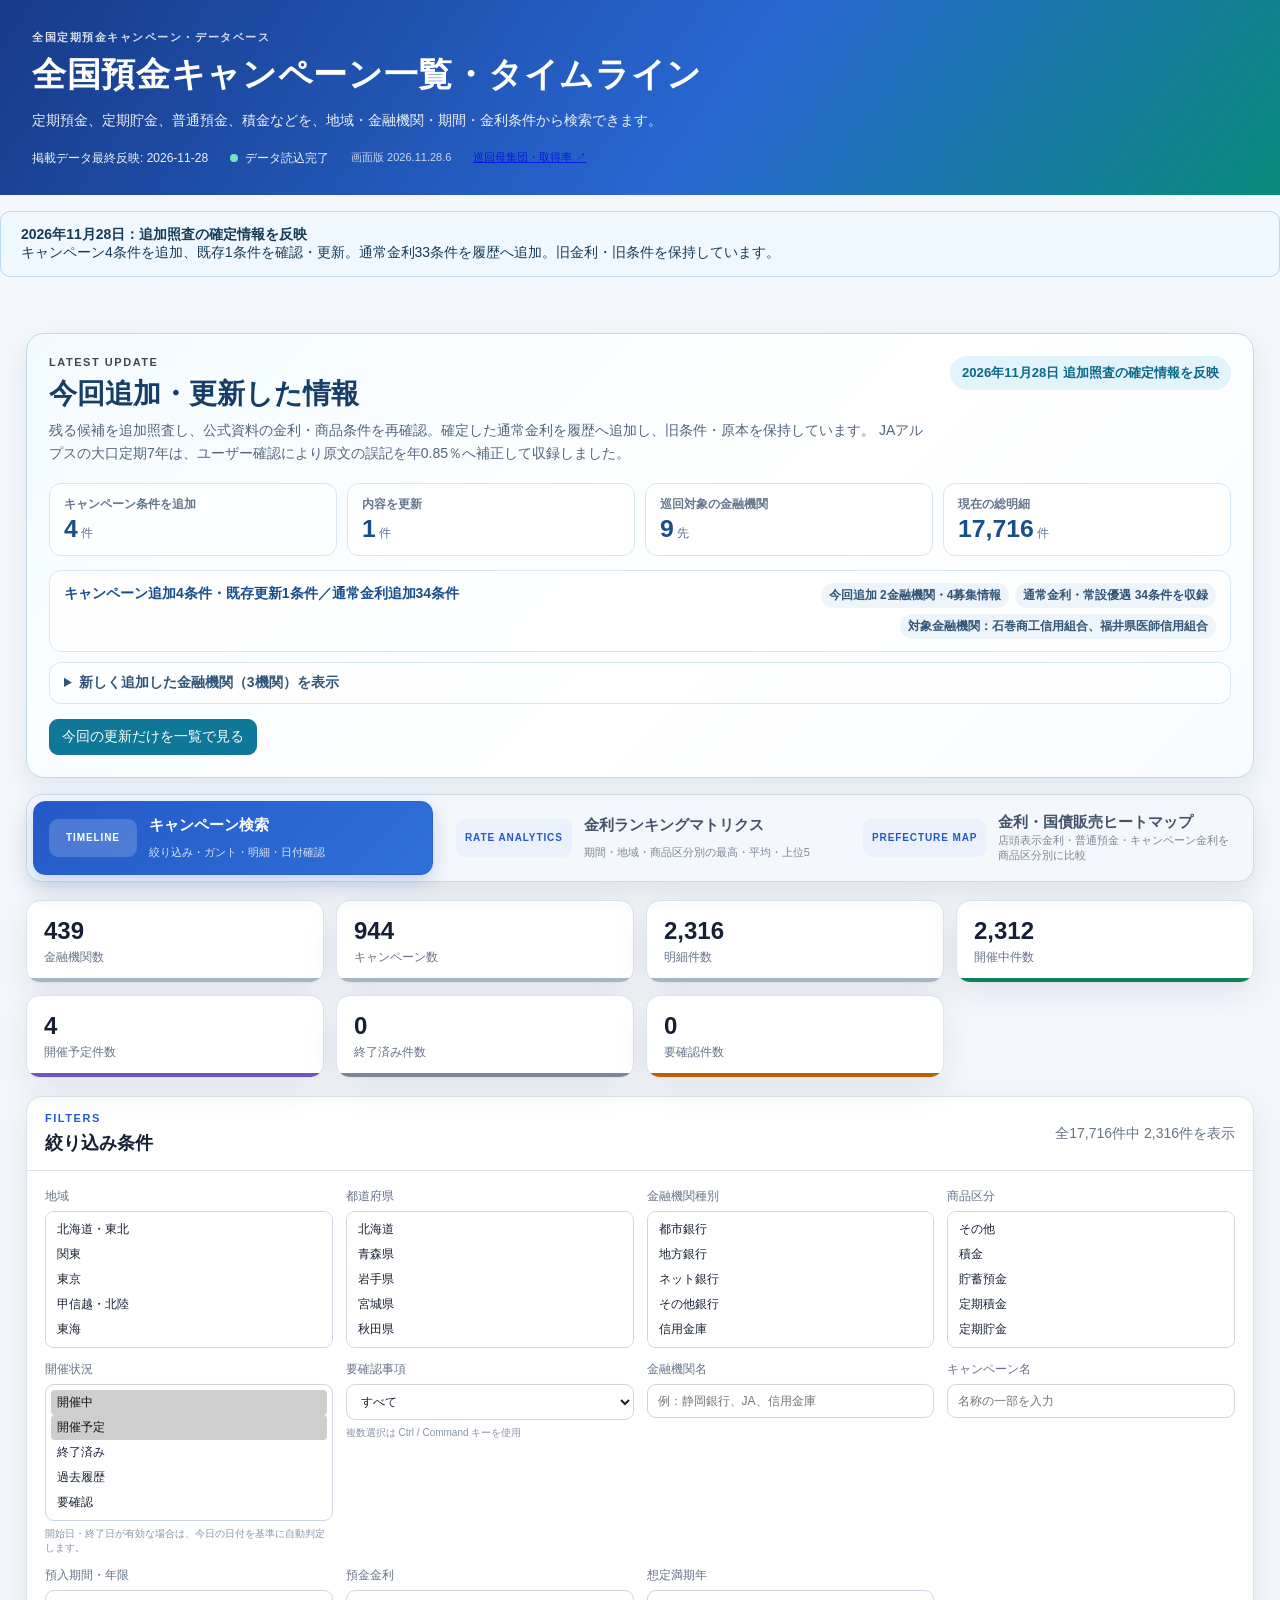
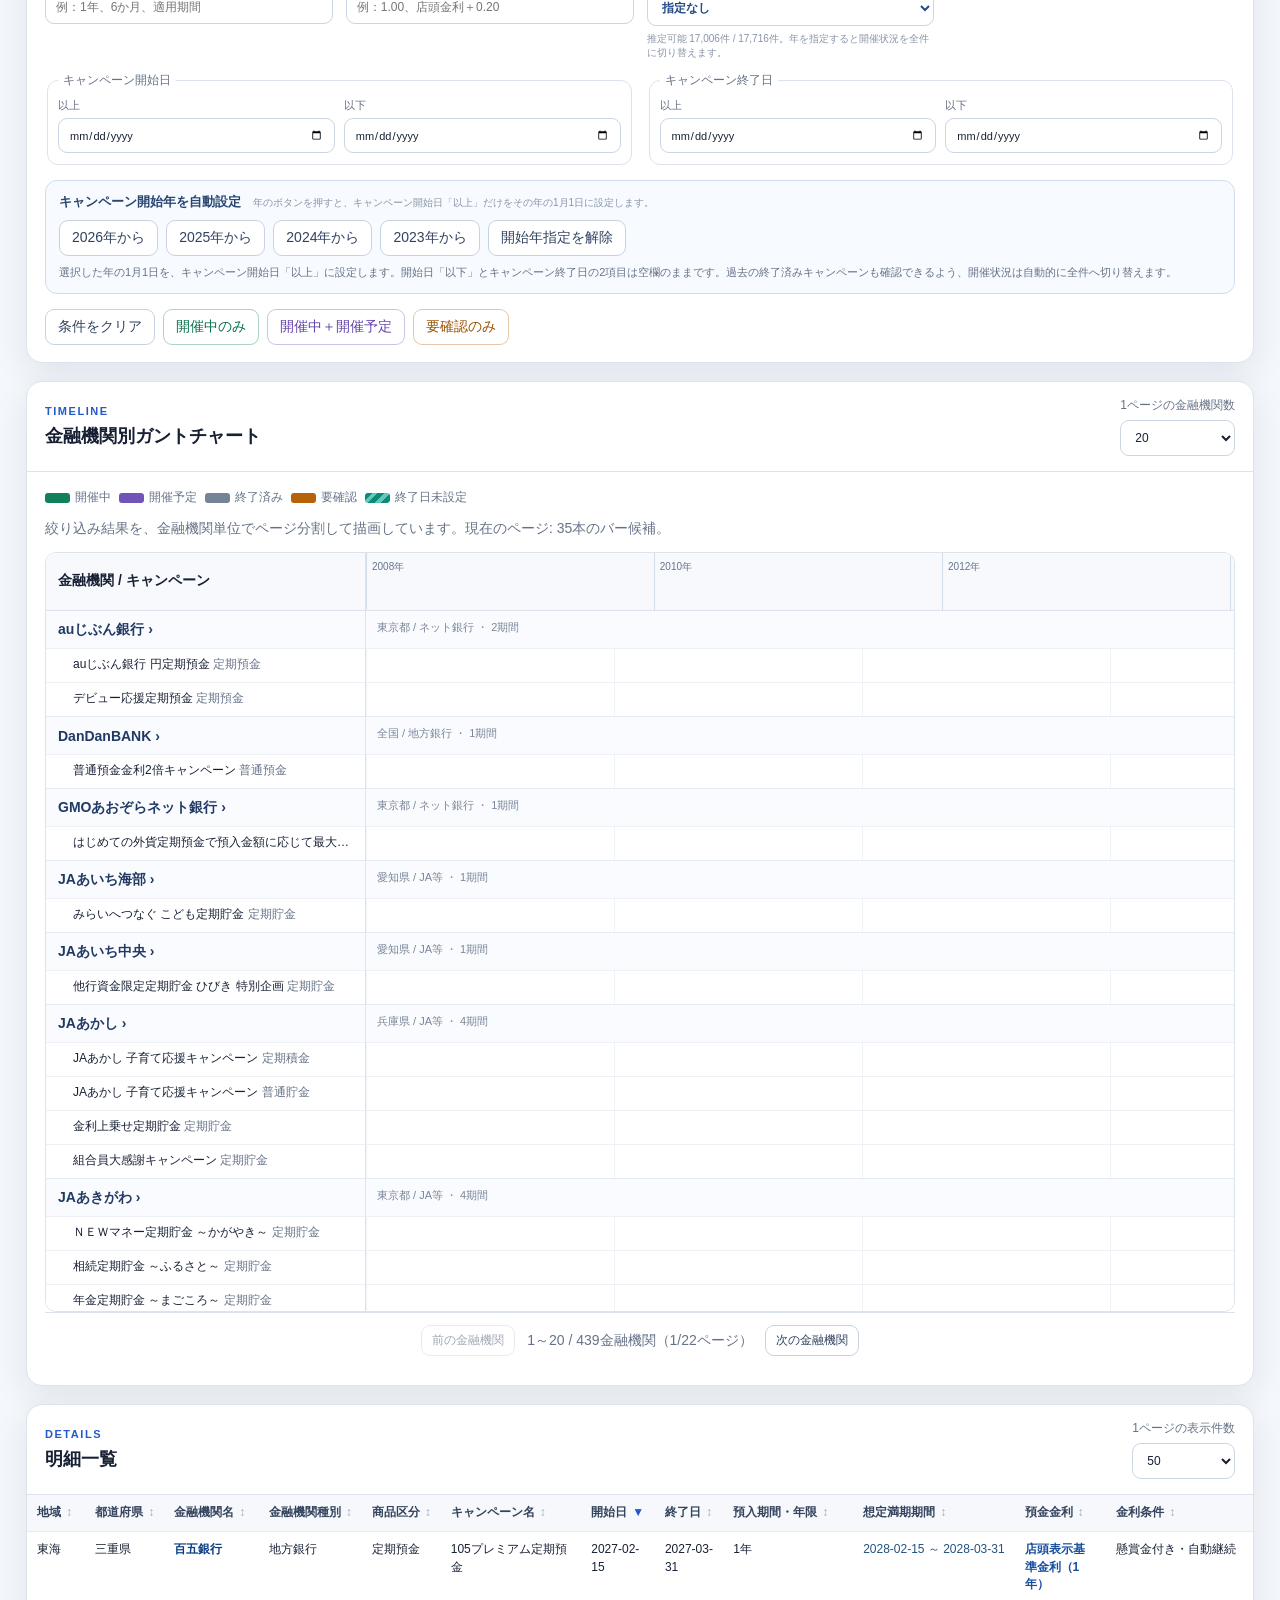
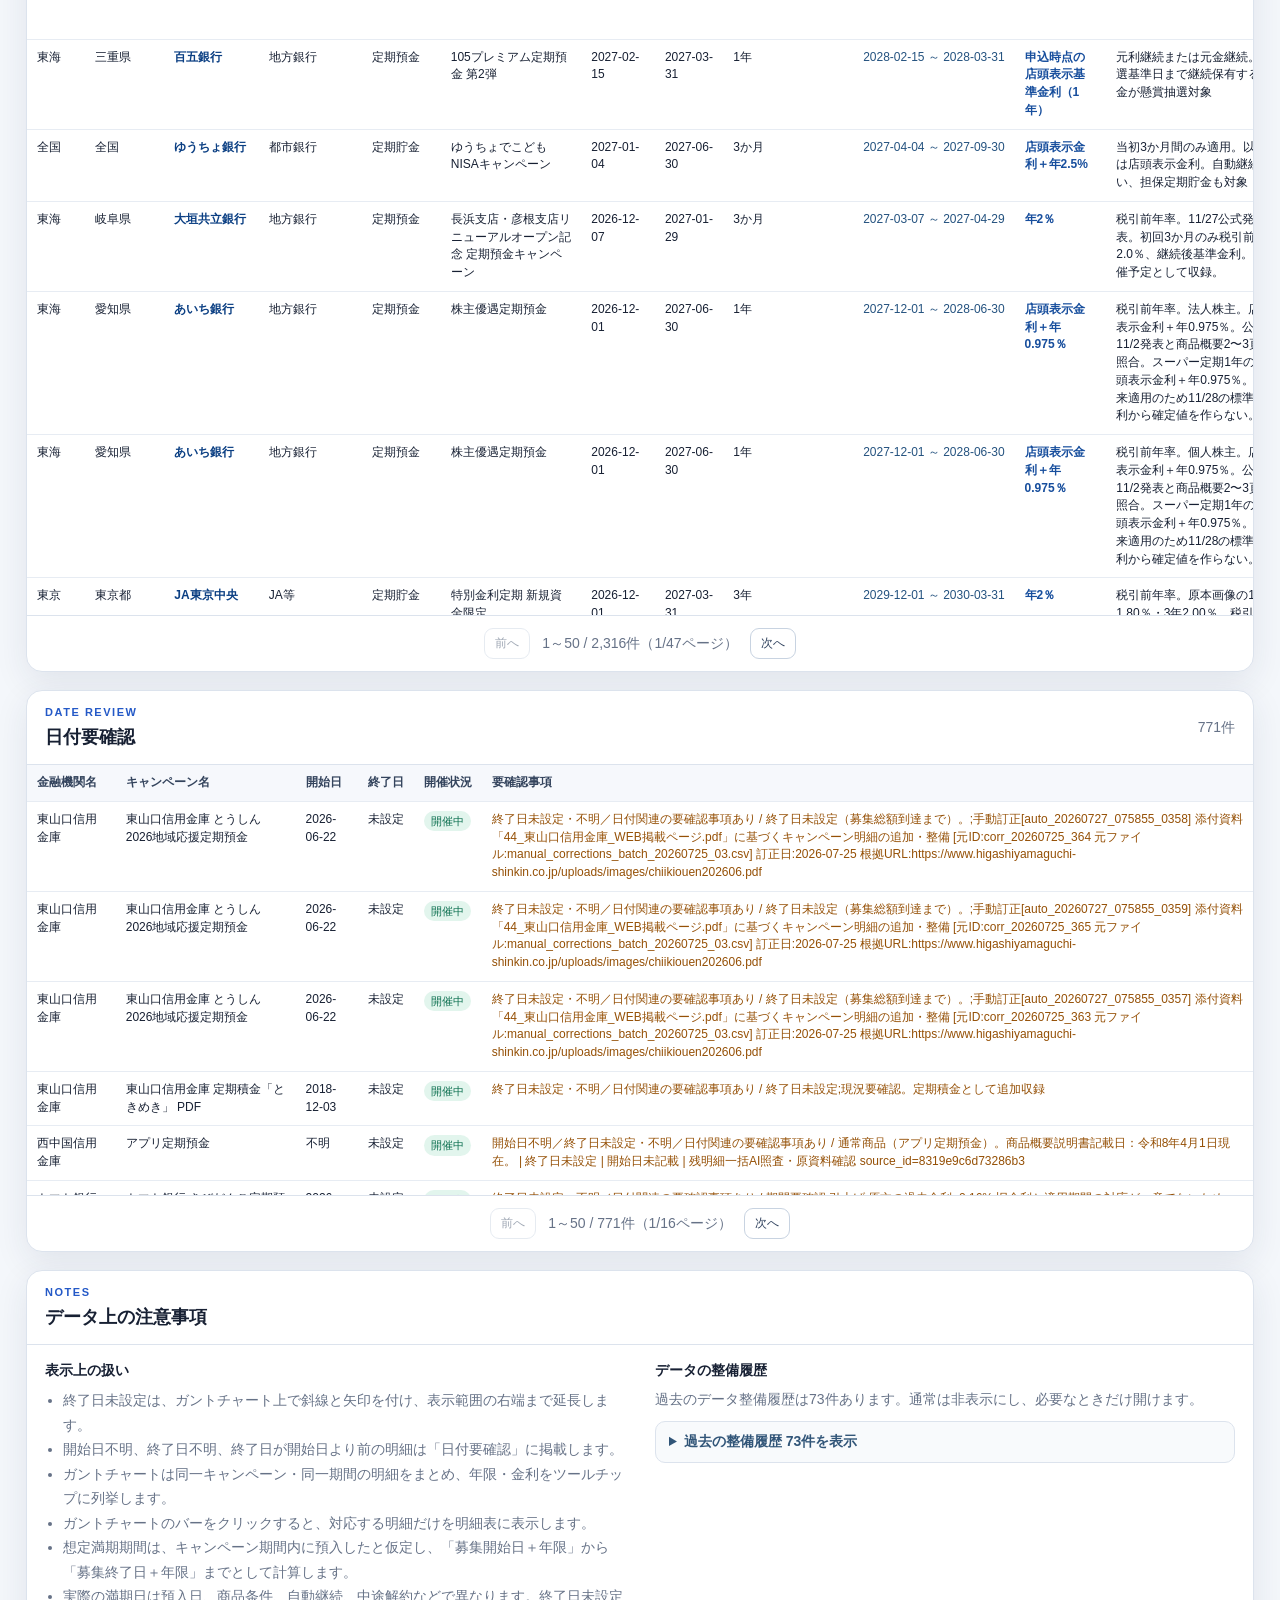
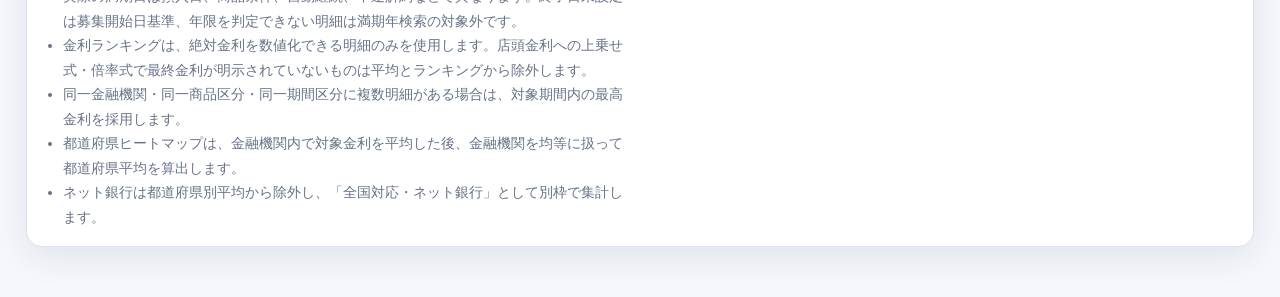
==== commit 62c79fbf: "Register user-confirmed JA Alps seven-year large deposit rate" ====
--- a/index.html
+++ b/index.html
@@ -11,7 +11,7 @@
 <title>全国預金キャンペーン・データベース</title>
 <link href="favicon_C_rate.svg?v=20260806-2" rel="icon" type="image/svg+xml"/>
 <meta content="#0B7C93" name="theme-color"/>
-<link href="styles.css?v=20261128-5" rel="stylesheet"/>
+<link href="styles.css?v=20261128-6" rel="stylesheet"/>
   <link rel="stylesheet" href="web_r1_bridge.css?v=20261025-20" data-r1-web-bridge="1">
 <link rel="stylesheet" href="jgb_sales.css?v=20261121-2"/>
 <link rel="stylesheet" href="institution_rate_matrix.css?v=20261121-8"/>
@@ -25,7 +25,7 @@
 <div class="hero-meta">
 <span id="updatedAt">更新日時を読み込み中…</span>
 <span class="status-dot" id="loadStatus">データ読込中</span>
-<span class="app-version" id="appVersion">画面版 2026.11.28.5</span>
+<span class="app-version" id="appVersion">画面版 2026.11.28.6</span>
 <a class="app-version" href="QUALITY_COVERAGE_DASHBOARD.html" target="_blank" rel="noopener">巡回母集団・取得率 ↗</a>
 </div>
 </div>
@@ -734,10 +734,10 @@
 <div class="tooltip" id="tooltip" role="tooltip"></div>
 <noscript><div class="noscript">この画面の利用にはJavaScriptが必要です。</div></noscript>
 <script defer src="base_rate_comparison.js?v=20261120-7"></script>
-<script defer="" src="app.js?v=20261128-5"></script>
-  <script defer src="institution_detail.js?v=20261128-5"></script>
-  <script defer src="web_r1_bridge.js?v=20261128-5" data-r1-web-bridge="1"></script>
-  <script defer src="./web_heatmap_unified_patch.js?v=20261128-5"></script>
+<script defer="" src="app.js?v=20261128-6"></script>
+  <script defer src="institution_detail.js?v=20261128-6"></script>
+  <script defer src="web_r1_bridge.js?v=20261128-6" data-r1-web-bridge="1"></script>
+  <script defer src="./web_heatmap_unified_patch.js?v=20261128-6"></script>
   <script defer src="./aichi_shinkin_municipality_prototype.js?v=20261121-11"></script>
   <script defer src="./gifu_shinkin_municipality_prototype.js?v=20261121-11"></script>
 <script defer src="jgb_sales.js?v=20261121-3"></script>
